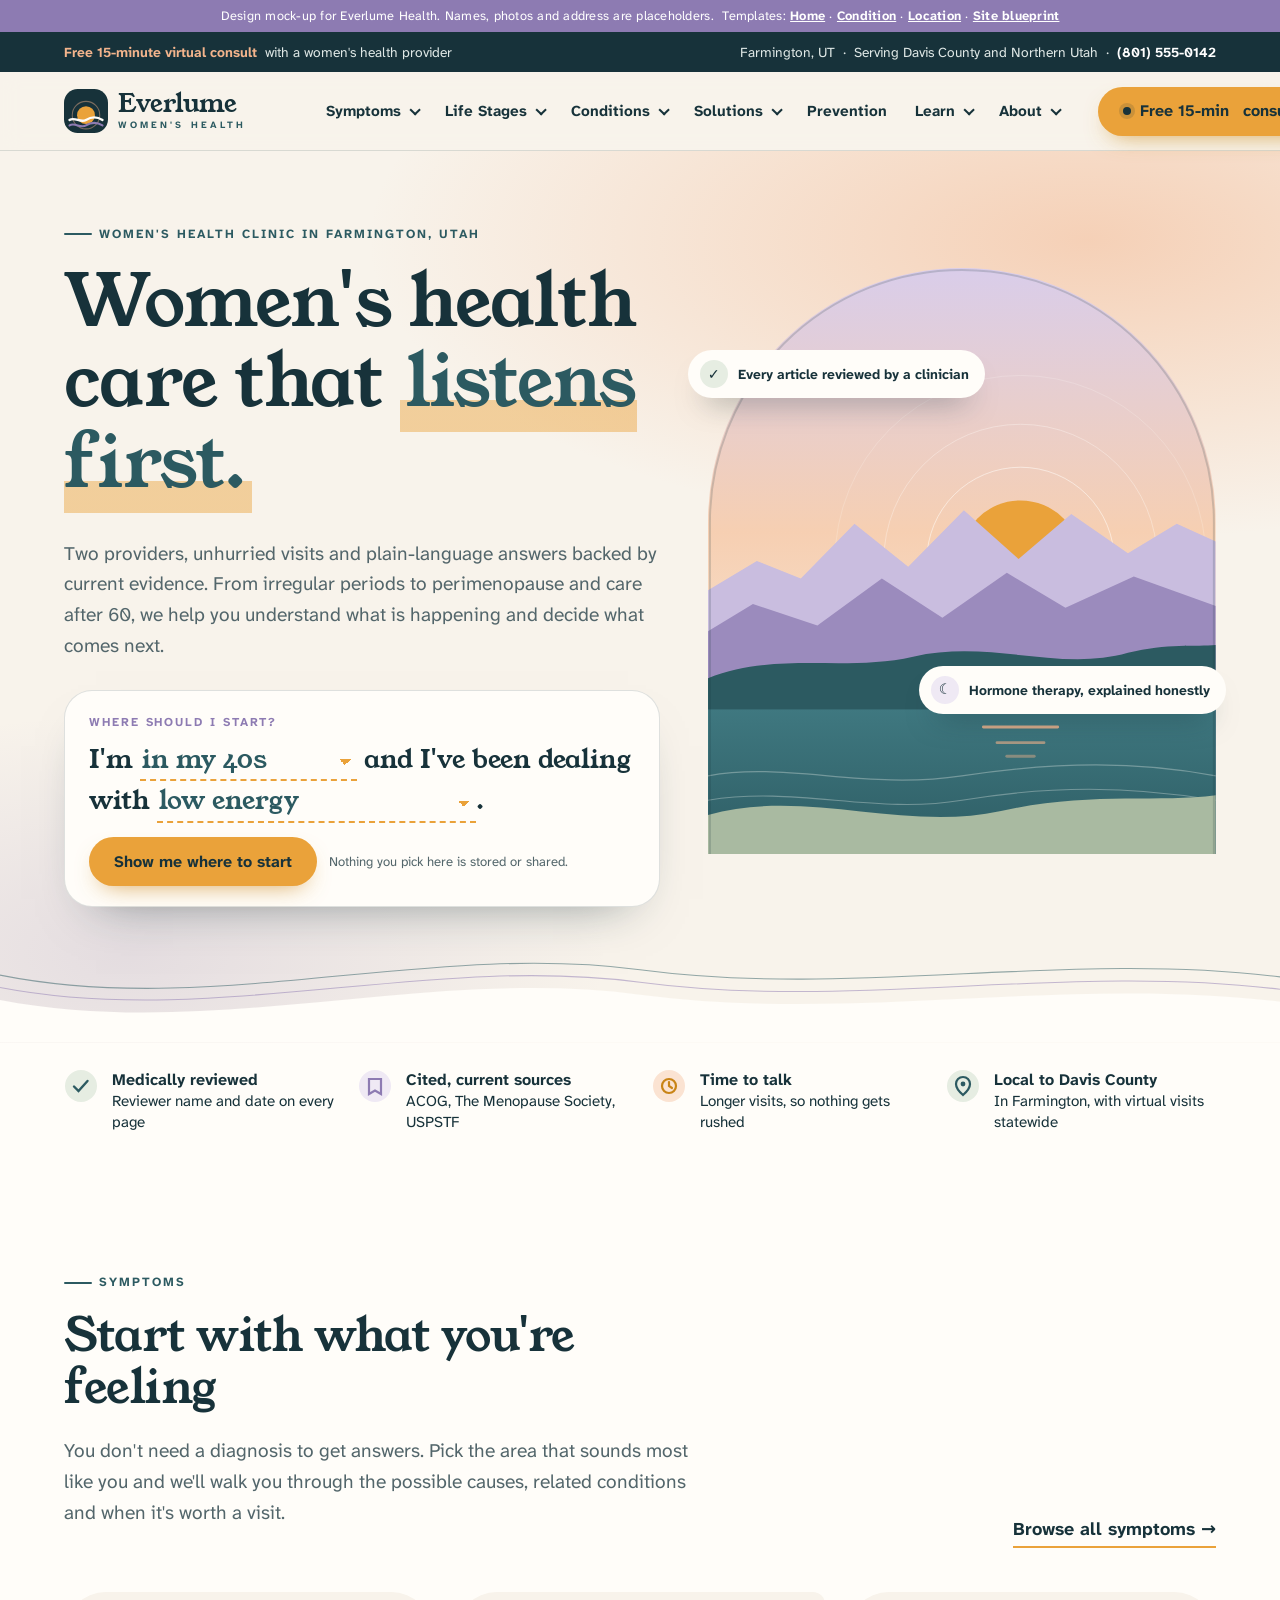
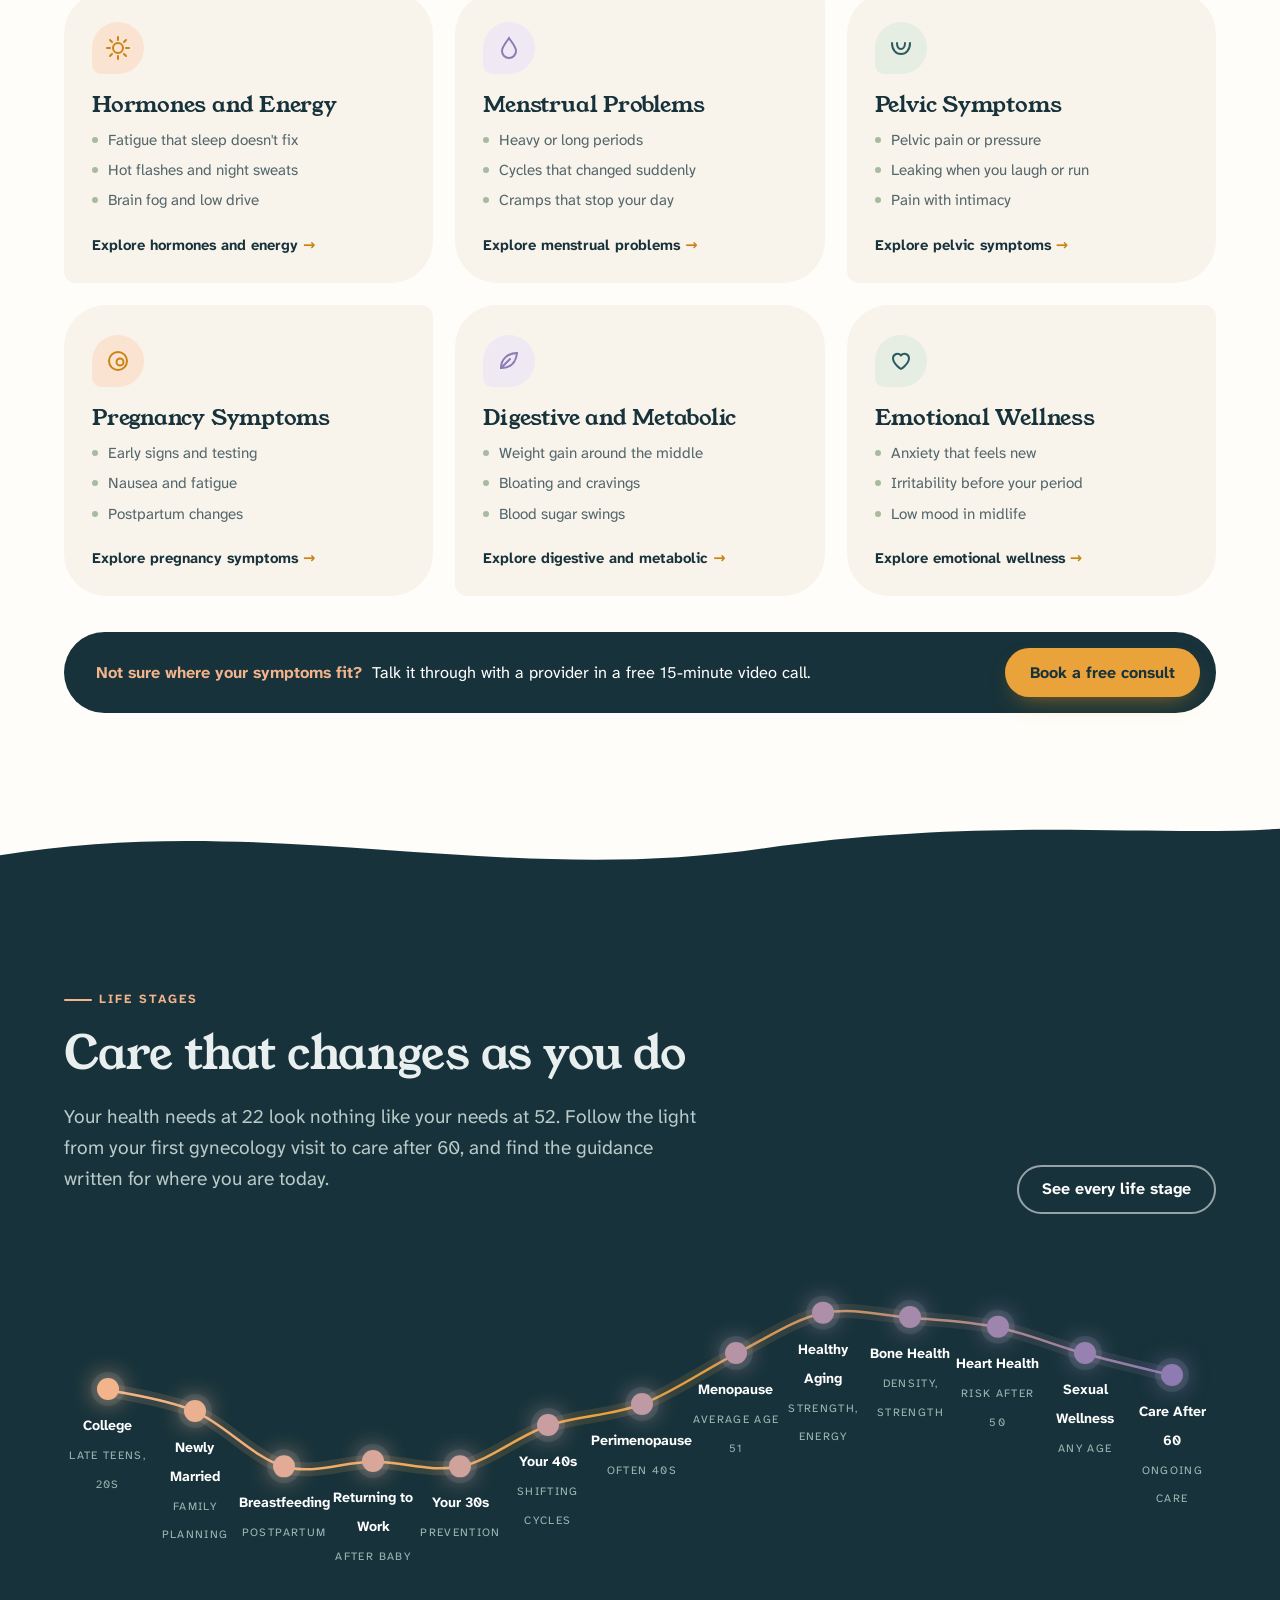
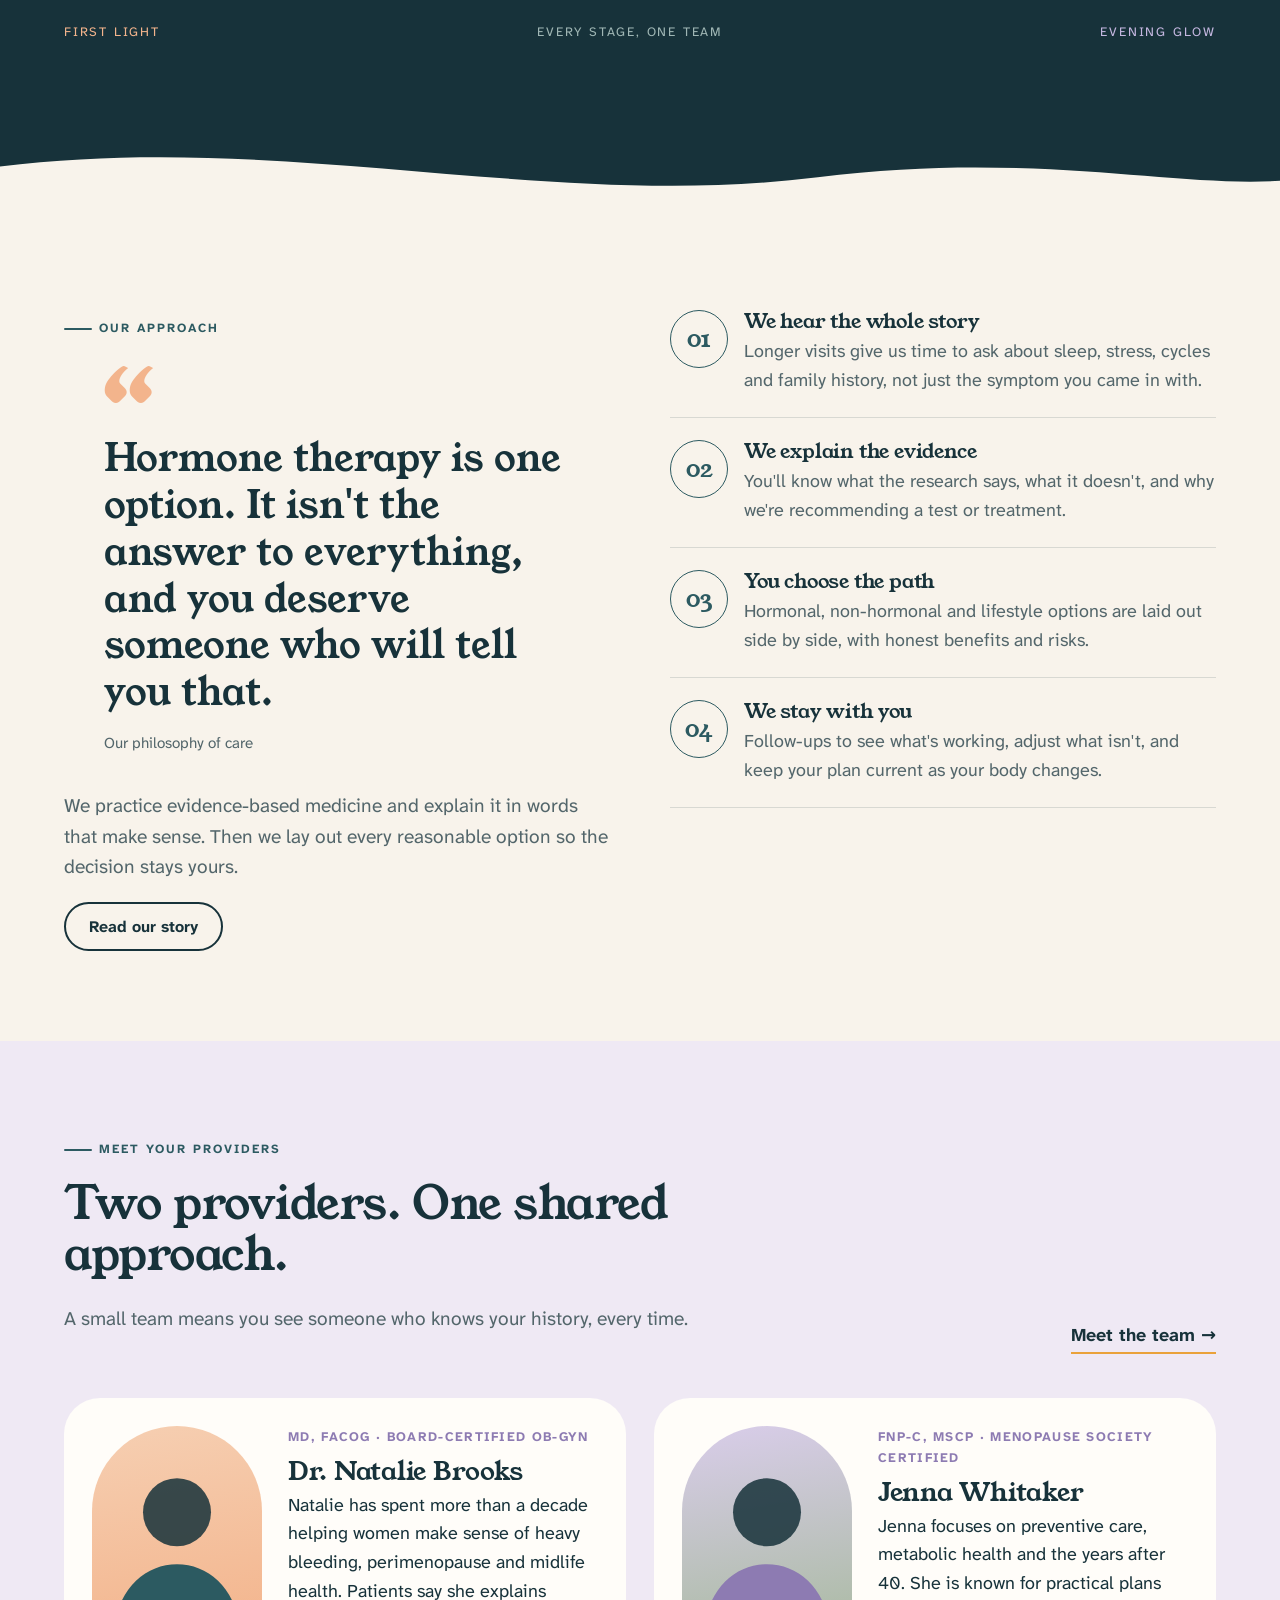
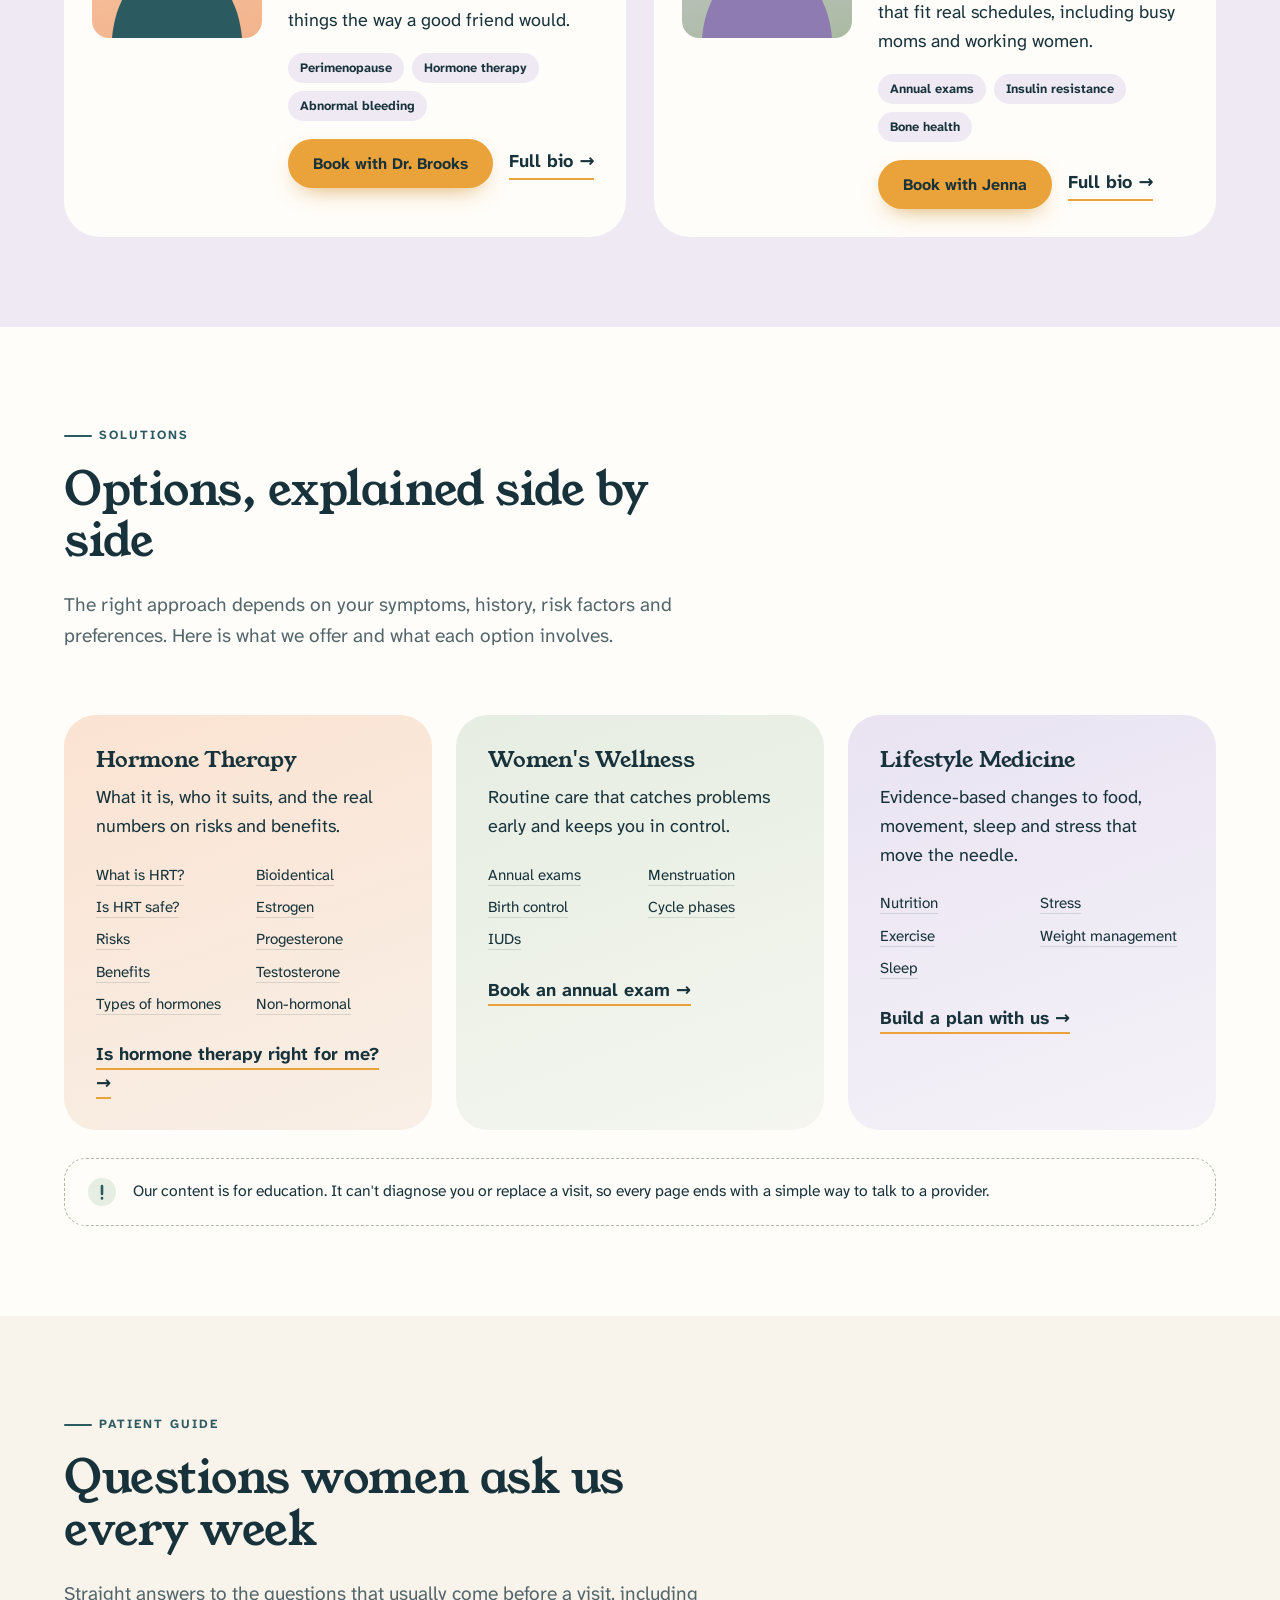
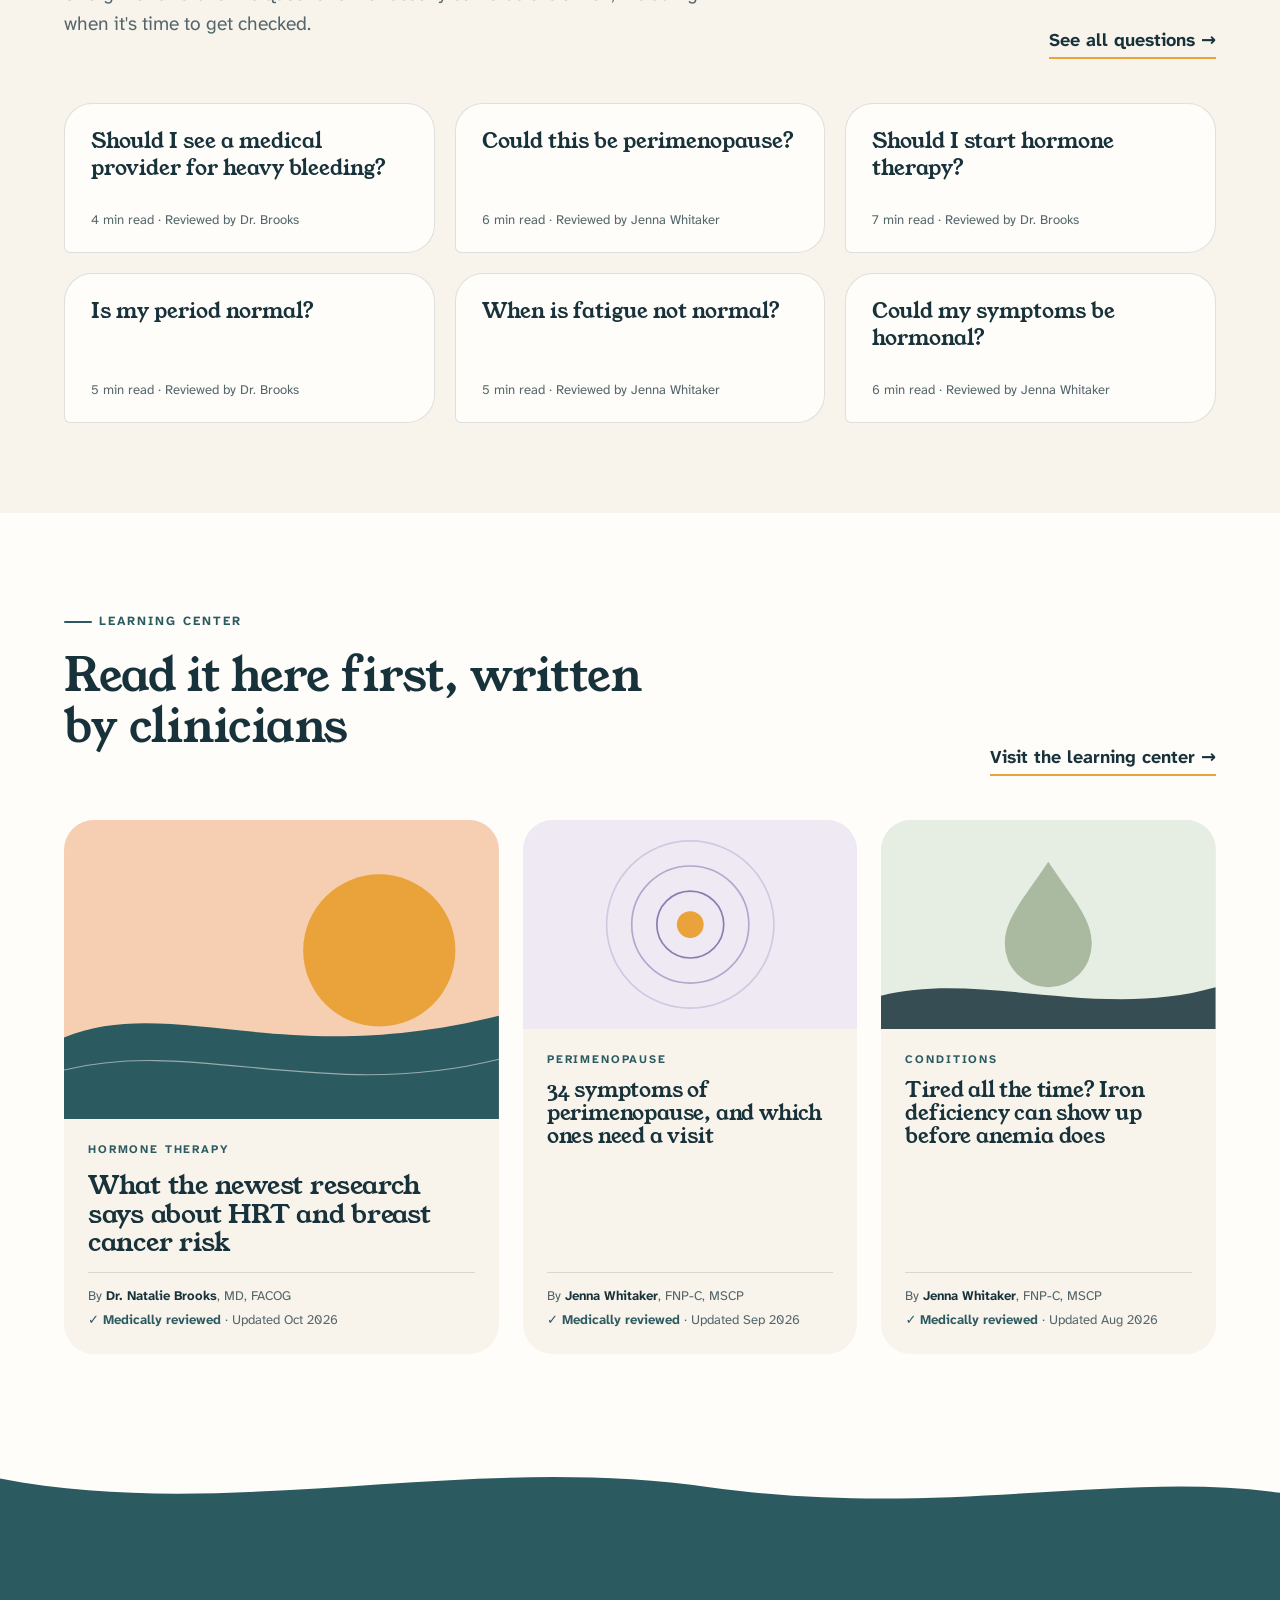
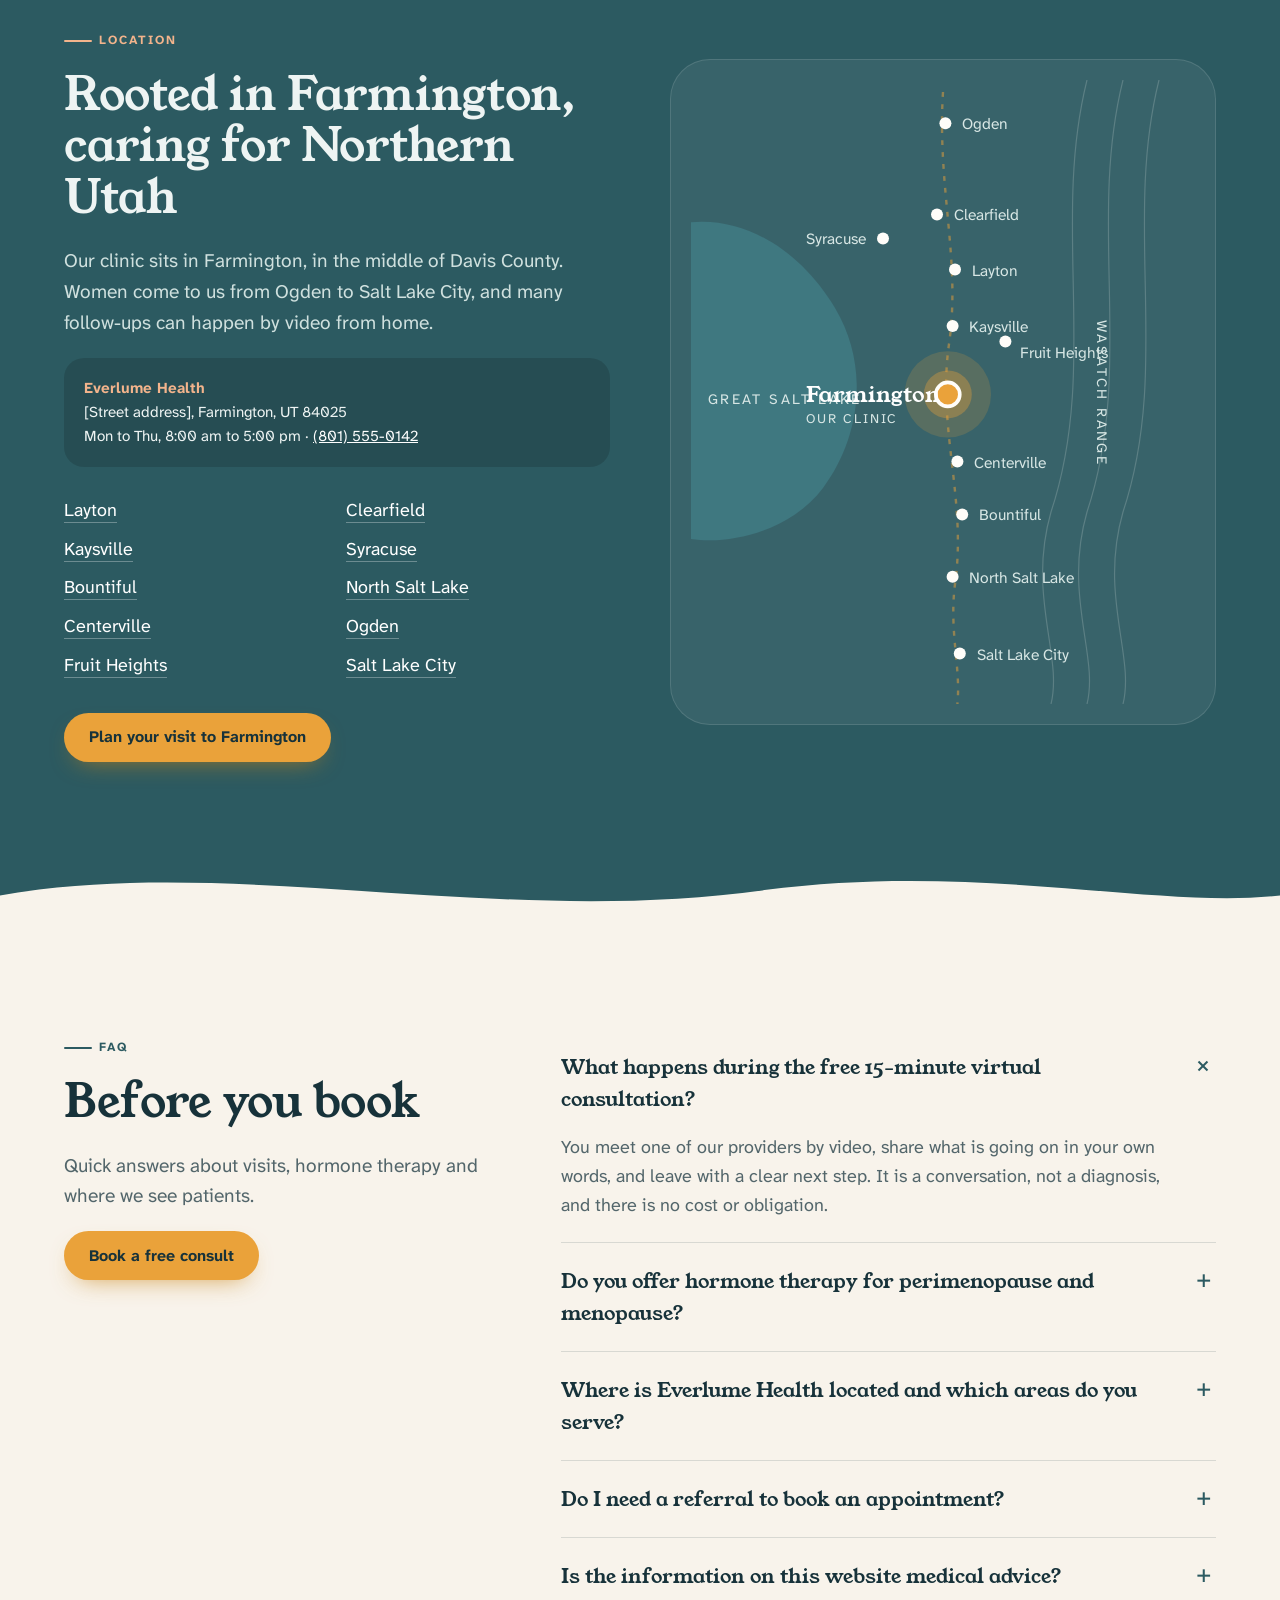
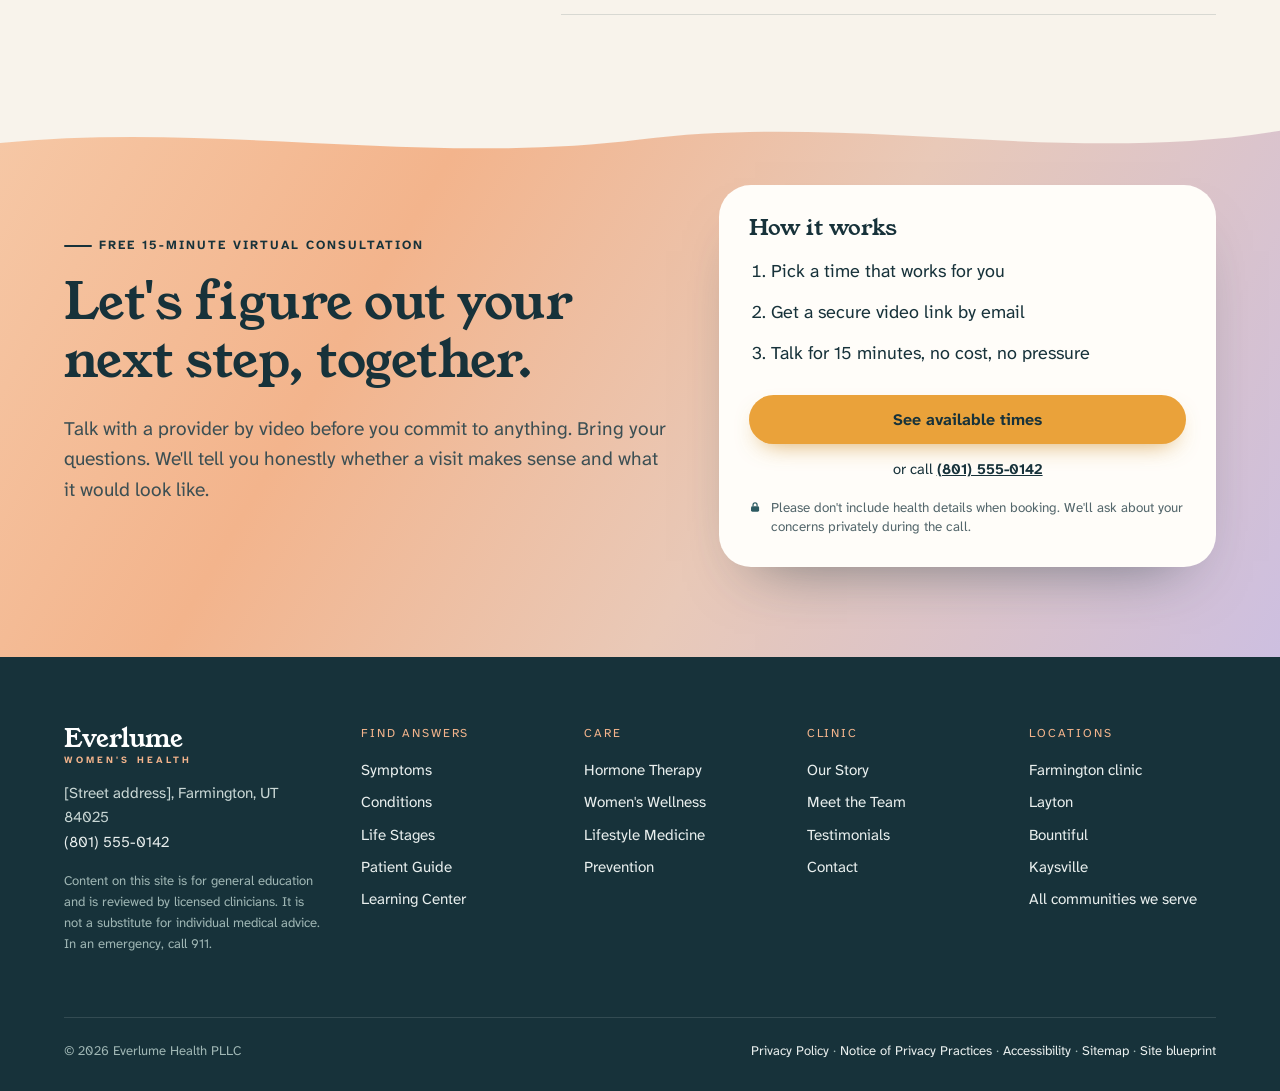
==== index.html @ 834bb271 "Add files via upload" ====
<!doctype html>
<html lang="en-US">
<head>
<meta charset="utf-8">
<meta name="viewport" content="width=device-width, initial-scale=1">
<title>Women's Health Clinic in Farmington, Utah | Everlume Health</title>
<meta name="description" content="Evidence-based women's health care in Farmington, Utah. Perimenopause, menopause, hormone therapy, annual exams and more from two providers who listen. Book a free 15-minute virtual consult.">
<!-- Staging mock-up only. Switched to index, follow at launch. -->
<meta name="robots" content="noindex, nofollow">
<link rel="canonical" href="https://www.everlumehealth.com/">
<meta property="og:type" content="website">
<meta property="og:site_name" content="Everlume Health">
<meta property="og:title" content="Everlume Health | Women's Health Care in Farmington, Utah">
<meta property="og:description" content="Clear answers and unhurried care for every stage of a woman's life. Serving Davis County and Northern Utah.">
<meta property="og:url" content="https://www.everlumehealth.com/">
<meta property="og:image" content="https://www.everlumehealth.com/og/home.jpg">
<meta name="twitter:card" content="summary_large_image">
<meta name="theme-color" content="#17323a">
<link rel="icon" href="data:image/svg+xml,%3Csvg xmlns='http://www.w3.org/2000/svg' viewBox='0 0 64 64'%3E%3Crect width='64' height='64' rx='18' fill='%2317323a'/%3E%3Ccircle cx='32' cy='38' r='13' fill='%23eaa23a'/%3E%3Cpath d='M10 44c8-5 14 5 22 0s14-5 22 0' stroke='%23f3b48c' stroke-width='4' fill='none'/%3E%3C/svg%3E">
<link rel="preconnect" href="https://fonts.googleapis.com">
<link rel="preconnect" href="https://fonts.gstatic.com" crossorigin>
<link href="https://fonts.googleapis.com/css2?family=Young+Serif&display=swap" rel="stylesheet">
<link href="https://fonts.googleapis.com/css2?family=Atkinson+Hyperlegible+Next:wght@400;700&display=swap" rel="stylesheet">
<link rel="stylesheet" href="site.css">
<script type="application/ld+json">
{
  "@context": "https://schema.org",
  "@graph": [
    {
      "@type": ["MedicalClinic","MedicalBusiness"],
      "@id": "https://www.everlumehealth.com/#clinic",
      "name": "Everlume Health",
      "url": "https://www.everlumehealth.com/",
      "logo": "https://www.everlumehealth.com/logo.png",
      "image": "https://www.everlumehealth.com/og/home.jpg",
      "description": "Evidence-based women's health clinic in Farmington, Utah offering perimenopause and menopause care, hormone therapy consultations, annual exams, birth control and preventive care.",
      "telephone": "+1-801-555-0142",
      "priceRange": "$$",
      "address": {"@type":"PostalAddress","streetAddress":"[Street address to confirm]","addressLocality":"Farmington","addressRegion":"UT","postalCode":"84025","addressCountry":"US"},
      "geo": {"@type":"GeoCoordinates","latitude":40.9805,"longitude":-111.8874},
      "medicalSpecialty": ["Gynecologic","Obstetric","PrimaryCare","Endocrine"],
      "availableService": [
        {"@type":"MedicalTherapy","name":"Menopausal hormone therapy consultation"},
        {"@type":"MedicalProcedure","name":"Annual well-woman exam"},
        {"@type":"MedicalTest","name":"Cervical cancer screening"},
        {"@type":"MedicalProcedure","name":"IUD placement and removal"}
      ],
      "areaServed": [{"@type":"City","name":"Farmington, UT"},{"@type":"City","name":"Layton, UT"},{"@type":"City","name":"Kaysville, UT"},{"@type":"City","name":"Centerville, UT"},{"@type":"City","name":"Bountiful, UT"},{"@type":"City","name":"Clearfield, UT"},{"@type":"City","name":"Syracuse, UT"},{"@type":"City","name":"North Salt Lake, UT"},{"@type":"City","name":"Fruit Heights, UT"},{"@type":"City","name":"Ogden, UT"},{"@type":"City","name":"Salt Lake City, UT"},{"@type":"AdministrativeArea","name":"Davis County, UT"}],
      "openingHoursSpecification": [{"@type":"OpeningHoursSpecification","dayOfWeek":["Monday","Tuesday","Wednesday","Thursday"],"opens":"08:00","closes":"17:00"}],
      "employee": [{"@id":"https://www.everlumehealth.com/about/meet-the-team/natalie-brooks/#person"},{"@id":"https://www.everlumehealth.com/about/meet-the-team/jenna-whitaker/#person"}]
    },
    {
      "@type": "WebSite",
      "@id": "https://www.everlumehealth.com/#website",
      "url": "https://www.everlumehealth.com/",
      "name": "Everlume Health",
      "publisher": {"@id":"https://www.everlumehealth.com/#clinic"},
      "potentialAction": {"@type":"SearchAction","target":"https://www.everlumehealth.com/?s={search_term_string}","query-input":"required name=search_term_string"}
    },
    {
      "@type": "Physician",
      "@id": "https://www.everlumehealth.com/about/meet-the-team/natalie-brooks/#person",
      "name": "Natalie Brooks, MD",
      "medicalSpecialty": "Gynecologic",
      "worksFor": {"@id":"https://www.everlumehealth.com/#clinic"},
      "url": "https://www.everlumehealth.com/about/meet-the-team/natalie-brooks/"
    },
    {
      "@type": "Person",
      "@id": "https://www.everlumehealth.com/about/meet-the-team/jenna-whitaker/#person",
      "name": "Jenna Whitaker, FNP-C",
      "jobTitle": "Family Nurse Practitioner",
      "worksFor": {"@id":"https://www.everlumehealth.com/#clinic"},
      "url": "https://www.everlumehealth.com/about/meet-the-team/jenna-whitaker/"
    },
    {
      "@type": "FAQPage",
      "@id": "https://www.everlumehealth.com/#faq",
      "mainEntity": [
        {"@type":"Question","name":"What happens during the free 15-minute virtual consultation?","acceptedAnswer":{"@type":"Answer","text":"You meet one of our providers by video, share what is going on in your own words, and leave with a clear next step. It is a conversation, not a diagnosis, and there is no cost or obligation."}},
        {"@type":"Question","name":"Do you offer hormone therapy for perimenopause and menopause?","acceptedAnswer":{"@type":"Answer","text":"Yes. Hormone therapy is one of several options we discuss. Whether it fits you depends on your symptoms, health history, risk factors and preferences, and we also offer non-hormonal and lifestyle approaches."}},
        {"@type":"Question","name":"Where is Everlume Health located and which areas do you serve?","acceptedAnswer":{"@type":"Answer","text":"Our clinic is in Farmington, Utah. Patients visit us from across Davis County and Northern Utah, including Layton, Kaysville, Bountiful, Centerville and Ogden. Virtual visits are available for many concerns anywhere in Utah."}},
        {"@type":"Question","name":"Do I need a referral to book an appointment?","acceptedAnswer":{"@type":"Answer","text":"Most patients do not need a referral. If your insurance plan requires one, we will let you know before your first visit."}},
        {"@type":"Question","name":"Is the information on this website medical advice?","acceptedAnswer":{"@type":"Answer","text":"No. Our articles are written and reviewed by clinicians to help you understand your options, but they cannot diagnose you. For advice about your own health, book a visit with a provider."}}
      ]
    }
  ]
}
</script>
</head>
<body>
<a class="skip" href="#main">Skip to content</a>
<div class="mock-ribbon">Design mock-up for Everlume Health. Names, photos and address are placeholders. &nbsp;Templates: <a href="index.html" style="color:#fff;font-weight:700">Home</a> · <a href="perimenopause.html" style="color:#fff;font-weight:700">Condition</a> · <a href="farmington-ut.html" style="color:#fff;font-weight:700">Location</a> · <a href="blueprint.html" style="color:#fff;font-weight:700">Site blueprint</a></div>
<div class="utility">
  <div class="wrap">
    <span><b>Free 15-minute virtual consult</b> &nbsp;with a women's health provider</span>
    <span class="hide-sm">Farmington, UT &nbsp;·&nbsp; Serving Davis County and Northern Utah &nbsp;·&nbsp; <a href="tel:+18015550142">(801) 555-0142</a></span>
  </div>
</div>

<header class="site-header">
  <div class="wrap">
    <a class="brand" href="index.html" aria-label="Everlume Health home">
      <svg width="44" height="44" viewBox="0 0 64 64" aria-hidden="true"><rect width="64" height="64" rx="20" fill="#17323a"/><circle cx="32" cy="38" r="13" fill="#eaa23a"/><circle cx="32" cy="38" r="20" fill="none" stroke="#f3b48c" stroke-opacity=".45" stroke-width="1.5"/><path d="M8 45c8-5 16 5 24 0s16-5 24 0" stroke="#fffdf9" stroke-width="3.5" fill="none" stroke-linecap="round"/><path d="M8 53c8-5 16 5 24 0s16-5 24 0" stroke="#8d7bb2" stroke-width="3" fill="none" stroke-linecap="round"/></svg>
      <span class="brand-name">Everlume<small>Women's Health</small></span>
    </a>
    <button class="nav-toggle" aria-expanded="false" aria-controls="primary-nav">Menu</button>
    <ul class="nav" id="primary-nav">
      <li class="has-menu"><a href="planned.html?u=symptoms/">Symptoms</a>
        <div class="menu">
          <div><h4>By how you feel</h4>
            <a href="planned.html?u=symptoms/hormones-energy/">Hormones and Energy</a>
            <a href="planned.html?u=symptoms/menstrual-problems/">Menstrual Problems</a>
            <a href="planned.html?u=symptoms/pelvic-symptoms/">Pelvic Symptoms</a></div>
          <div><h4>&nbsp;</h4>
            <a href="planned.html?u=symptoms/pregnancy-symptoms/">Pregnancy Symptoms</a>
            <a href="planned.html?u=symptoms/digestive-metabolic/">Digestive and Metabolic</a>
            <a href="planned.html?u=symptoms/emotional-wellness/">Emotional Wellness</a></div>
          <div class="menu-cta"><span>Not sure where your symptoms fit?</span><a class="link-arrow" href="#book">Talk it through free</a></div>
        </div>
      </li>
      <li class="has-menu"><a href="planned.html?u=life-stages/">Life Stages</a>
        <div class="menu wide">
          <div><h4>Early years</h4><a href="planned.html?u=life-stages/college/">College</a><a href="planned.html?u=life-stages/newly-married/">Newly Married</a><a href="planned.html?u=life-stages/breastfeeding/">Breastfeeding</a><a href="planned.html?u=life-stages/returning-to-work/">Returning to Work</a></div>
          <div><h4>Midlife</h4><a href="planned.html?u=life-stages/your-30s/">Your 30s</a><a href="planned.html?u=life-stages/your-40s/">Your 40s</a><a href="planned.html?u=life-stages/perimenopause/">Perimenopause</a><a href="planned.html?u=life-stages/menopause/">Menopause</a></div>
          <div><h4>Thriving later</h4><a href="planned.html?u=life-stages/healthy-aging/">Healthy Aging</a><a href="planned.html?u=life-stages/bone-health/">Bone Health</a><a href="planned.html?u=life-stages/heart-health/">Heart Health</a><a href="planned.html?u=life-stages/sexual-wellness/">Sexual Wellness</a><a href="planned.html?u=life-stages/care-after-60/">Care After 60</a></div>
        </div>
      </li>
      <li class="has-menu"><a href="planned.html?u=conditions/">Conditions</a>
        <div class="menu wide">
          <div><h4>Hormonal</h4><a href="perimenopause.html">Perimenopause</a><a href="planned.html?u=conditions/menopause/">Menopause</a><a href="planned.html?u=conditions/premature-menopause/">Premature Menopause</a><a href="planned.html?u=conditions/thyroid-disease/">Thyroid Disease</a><a href="planned.html?u=conditions/vaginal-atrophy/">Vaginal Atrophy</a></div>
          <div><h4>Metabolic and heart</h4><a href="planned.html?u=conditions/insulin-resistance/">Insulin Resistance</a><a href="planned.html?u=conditions/diabetes/">Diabetes</a><a href="planned.html?u=conditions/high-cholesterol/">High Cholesterol</a><a href="planned.html?u=conditions/high-blood-pressure/">High Blood Pressure</a><a href="planned.html?u=conditions/iron-deficiency/">Iron Deficiency</a><a href="planned.html?u=conditions/vitamin-d-deficiency/">Vitamin D Deficiency</a></div>
          <div><h4>Pelvic and bone</h4><a href="planned.html?u=conditions/osteoporosis/">Osteoporosis</a><a href="planned.html?u=conditions/pelvic-floor-dysfunction/">Pelvic Floor Dysfunction</a><a href="planned.html?u=conditions/chronic-pelvic-pain/">Chronic Pelvic Pain</a><a href="planned.html?u=conditions/recurrent-uti/">Recurrent UTI</a><a href="planned.html?u=conditions/hpv/">HPV</a></div>
        </div>
      </li>
      <li class="has-menu"><a href="planned.html?u=solutions/">Solutions</a>
        <div class="menu wide">
          <div><h4>Hormone therapy</h4><a href="planned.html?u=solutions/hormone-therapy/what-is-hrt/">What Is HRT?</a><a href="planned.html?u=solutions/hormone-therapy/is-hrt-safe/">Is HRT Safe?</a><a href="planned.html?u=solutions/hormone-therapy/bioidentical-hormones/">Bioidentical Hormones</a><a href="planned.html?u=solutions/hormone-therapy/non-hormonal-options/">Non-Hormonal Options</a></div>
          <div><h4>Women's wellness</h4><a href="planned.html?u=solutions/womens-wellness/annual-exams/">Annual Exams</a><a href="planned.html?u=solutions/womens-wellness/birth-control/">Birth Control</a><a href="planned.html?u=solutions/womens-wellness/iuds/">IUDs</a><a href="planned.html?u=solutions/womens-wellness/menstrual-cycle-phases/">Phases of the Cycle</a></div>
          <div><h4>Lifestyle medicine</h4><a href="planned.html?u=solutions/lifestyle-medicine/nutrition/">Nutrition</a><a href="planned.html?u=solutions/lifestyle-medicine/exercise/">Exercise</a><a href="planned.html?u=solutions/lifestyle-medicine/sleep/">Sleep</a><a href="planned.html?u=solutions/lifestyle-medicine/stress/">Stress</a><a href="planned.html?u=solutions/lifestyle-medicine/weight-management/">Weight Management</a></div>
        </div>
      </li>
      <li><a href="planned.html?u=prevention/">Prevention</a></li>
      <li class="has-menu"><a href="planned.html?u=learning-center/">Learn</a>
        <div class="menu">
          <div><h4>Learning Center</h4><a href="planned.html?u=learning-center/">All articles</a><a href="planned.html?u=learning-center/menopause/">Menopause</a><a href="planned.html?u=learning-center/hormones/">Hormones</a></div>
          <div><h4>Patient Guide</h4><a href="planned.html?u=patient-guide/could-this-be-perimenopause/">Could This Be Perimenopause?</a><a href="planned.html?u=patient-guide/is-my-period-normal/">Is My Period Normal?</a><a href="planned.html?u=patient-guide/">All questions</a></div>
        </div>
      </li>
      <li class="has-menu"><a href="planned.html?u=about/">About</a>
        <div class="menu">
          <div><h4>The clinic</h4><a href="planned.html?u=about/our-story/">Our Story</a><a href="planned.html?u=about/meet-the-team/">Meet the Team</a></div>
          <div><h4>&nbsp;</h4><a href="planned.html?u=about/testimonials/">Testimonials</a><a href="farmington-ut.html">Location</a></div>
        </div>
      </li>
    </ul>
    <a class="btn btn-gold header-cta" href="#book"><span class="dot"></span>Free 15-min <span class="long">&nbsp;consult</span></a>
  </div>
</header>

<main id="main">

<!-- HERO -->
<section class="hero" aria-labelledby="hero-title">
  <div class="wrap">
    <div>
      <p class="eyebrow">Women's health clinic in Farmington, Utah</p>
      <h1 id="hero-title">Women's health care that <em>listens first.</em></h1>
      <p class="lede">Two providers, unhurried visits and plain-language answers backed by current evidence. From irregular periods to perimenopause and care after 60, we help you understand what is happening and decide what comes next.</p>

      <form class="finder" id="finder" aria-label="Find where to start">
        <div class="finder-label">Where should I start?</div>
        <div class="finder-sentence">
          I'm
          <label class="visually-hidden" for="stage" hidden>Life stage</label>
          <select id="stage" name="stage">
            <option value="life-stages/college/" data-label="College">in college</option>
            <option value="life-stages/newly-married/" data-label="Newly married">newly married</option>
            <option value="life-stages/breastfeeding/" data-label="Breastfeeding">breastfeeding</option>
            <option value="life-stages/your-30s/" data-label="Your 30s">in my 30s</option>
            <option value="life-stages/your-40s/" data-label="Your 40s" selected>in my 40s</option>
            <option value="life-stages/menopause/" data-label="Menopause">in menopause</option>
            <option value="life-stages/care-after-60/" data-label="Care after 60">over 60</option>
          </select>
          and I've been dealing with
          <label for="symptom" hidden>Symptom</label>
          <select id="symptom" name="symptom">
            <option value="hot-flashes">hot flashes</option>
            <option value="heavy-periods">heavy periods</option>
            <option value="fatigue" selected>low energy</option>
            <option value="sleep">poor sleep</option>
            <option value="mood">mood changes</option>
            <option value="weight">stubborn weight gain</option>
            <option value="pelvic-pain">pelvic pain</option>
            <option value="dryness">dryness or painful sex</option>
          </select>.
        </div>
        <div class="finder-actions">
          <button class="btn btn-gold" type="submit">Show me where to start</button>
          <span class="finder-note">Nothing you pick here is stored or shared.</span>
        </div>
        <div class="finder-result" id="finder-result" aria-live="polite"></div>
      </form>
    </div>

    <div class="hero-art" aria-hidden="true">
      <svg viewBox="0 0 520 600">
        <defs>
          <clipPath id="arch"><path d="M0,260 A260,260 0 0 1 520,260 L520,600 L0,600 Z"/></clipPath>
          <linearGradient id="sky" x1="0" y1="0" x2="0" y2="1"><stop offset="0" stop-color="#d9cdea"/><stop offset=".45" stop-color="#f6cfb2"/><stop offset=".75" stop-color="#f8e3cf"/></linearGradient>
          <linearGradient id="lakeG" x1="0" y1="0" x2="0" y2="1"><stop offset="0" stop-color="#3f7880"/><stop offset="1" stop-color="#2c5a61"/></linearGradient>
        </defs>
        <g clip-path="url(#arch)">
          <rect width="520" height="600" fill="url(#sky)"/>
          <g fill="none" stroke="#fffdf9" stroke-opacity=".55">
            <circle cx="320" cy="300" r="96"/><circle cx="320" cy="300" r="140" stroke-opacity=".35"/><circle cx="320" cy="300" r="190" stroke-opacity=".2"/>
          </g>
          <circle cx="320" cy="300" r="62" fill="#eaa23a"/>
          <path d="M0,330 L50,300 L95,318 L150,262 L205,306 L262,248 L318,298 L372,252 L430,292 L480,262 L520,280 L520,600 L0,600Z" fill="#c9bddf"/>
          <path d="M0,372 L46,344 L112,366 L178,318 L240,358 L306,312 L366,348 L436,316 L520,346 L520,600 L0,600Z" fill="#8d7bb2" fill-opacity=".75"/>
          <path d="M0,420 C70,392 140,414 210,398 C290,380 360,414 430,394 C470,384 500,388 520,386 L520,600 L0,600Z" fill="#2c5a61"/>
          <rect x="0" y="452" width="520" height="160" fill="url(#lakeG)"/>
          <g stroke="#f3b48c" stroke-linecap="round" stroke-width="3" opacity=".85">
            <path d="M282 470 h76"/><path d="M296 486 h48" opacity=".7"/><path d="M306 500 h28" opacity=".5"/>
          </g>
          <g fill="none" stroke="#fffdf9" stroke-opacity=".3" stroke-width="1.2">
            <path d="M0,520 C80,505 160,535 260,520 S440,505 520,520"/><path d="M0,545 C90,530 170,560 260,545 S430,530 520,545"/>
          </g>
          <path d="M0,560 C100,532 200,578 300,556 C390,536 460,548 520,540 L520,600 L0,600Z" fill="#a9baa1"/>
        </g>
        <path d="M2,600 L2,260 A258,258 0 0 1 518,260 L518,600" fill="none" stroke="#17323a" stroke-opacity=".18" stroke-width="2"/>
      </svg>
      <div class="float-chip chip-a"><i>✓</i>Every article reviewed by a clinician</div>
      <div class="float-chip chip-b"><i>☾</i>Hormone therapy, explained honestly</div>
    </div>
  </div>
  <div class="wave-wrap" aria-hidden="true">
    <svg class="wave" viewBox="0 0 1440 120" preserveAspectRatio="none">
      <g class="contour"><path d="M0,44 C240,92 480,6 720,38 C960,70 1200,16 1440,46" style="stroke:var(--lake)"/><path d="M0,58 C240,104 480,20 720,52 C960,84 1200,30 1440,60" style="stroke:var(--dusk)"/></g>
      <path d="M0,72 C240,118 480,34 720,66 C960,98 1200,44 1440,74 L1440,120 L0,120Z" style="fill:var(--paper)"/>
    </svg>
  </div>
</section>

<!-- TRUST -->
<section class="trust" aria-label="Why patients trust us">
  <div class="wrap">
    <div class="trust-item"><svg viewBox="0 0 34 34"><circle cx="17" cy="17" r="16" fill="#e6ede2"/><path d="M10 17.5l4.5 4.5 9-10" stroke="#2c5a61" stroke-width="2.4" fill="none" stroke-linecap="round"/></svg><div><b>Medically reviewed</b>Reviewer name and date on every page</div></div>
    <div class="trust-item"><svg viewBox="0 0 34 34"><circle cx="17" cy="17" r="16" fill="#efe9f4"/><path d="M11 10h12v15l-6-3.5-6 3.5z" stroke="#8d7bb2" stroke-width="2.2" fill="none"/></svg><div><b>Cited, current sources</b>ACOG, The Menopause Society, USPSTF</div></div>
    <div class="trust-item"><svg viewBox="0 0 34 34"><circle cx="17" cy="17" r="16" fill="#fbe3d2"/><circle cx="17" cy="17" r="7" stroke="#c98416" stroke-width="2.2" fill="none"/><path d="M17 13v4l3 2" stroke="#c98416" stroke-width="2.2" fill="none" stroke-linecap="round"/></svg><div><b>Time to talk</b>Longer visits, so nothing gets rushed</div></div>
    <div class="trust-item"><svg viewBox="0 0 34 34"><circle cx="17" cy="17" r="16" fill="#e6ede2"/><path d="M17 8c-4 0-7 3-7 7 0 5 7 11 7 11s7-6 7-11c0-4-3-7-7-7z" stroke="#2c5a61" stroke-width="2.2" fill="none"/><circle cx="17" cy="15" r="2.4" fill="#2c5a61"/></svg><div><b>Local to Davis County</b>In Farmington, with virtual visits statewide</div></div>
  </div>
</section>

<!-- SYMPTOMS -->
<section class="section bg-paper" id="symptoms" aria-labelledby="sym-title">
  <div class="wrap">
    <div class="section-head reveal">
      <div>
        <p class="eyebrow">Symptoms</p>
        <h2 id="sym-title">Start with what you're feeling</h2>
        <p class="lede">You don't need a diagnosis to get answers. Pick the area that sounds most like you and we'll walk you through the possible causes, related conditions and when it's worth a visit.</p>
      </div>
      <a class="link-arrow" href="planned.html?u=symptoms/">Browse all symptoms</a>
    </div>
    <div class="symptom-grid">
      <a class="symptom reveal" href="planned.html?u=symptoms/hormones-energy/">
        <span class="ic" style="background:#fbe3d2"><svg width="26" height="26" viewBox="0 0 26 26" fill="none" stroke="#c98416" stroke-width="2" stroke-linecap="round"><circle cx="13" cy="13" r="5"/><path d="M13 2v3M13 21v3M2 13h3M21 13h3M5 5l2 2M19 19l2 2M5 21l2-2M19 7l2-2"/></svg></span>
        <h3>Hormones and Energy</h3>
        <ul><li>Fatigue that sleep doesn't fix</li><li>Hot flashes and night sweats</li><li>Brain fog and low drive</li></ul>
        <span class="more">Explore hormones and energy</span>
      </a>
      <a class="symptom reveal" href="planned.html?u=symptoms/menstrual-problems/">
        <span class="ic" style="background:#efe9f4"><svg width="26" height="26" viewBox="0 0 26 26" fill="none" stroke="#8d7bb2" stroke-width="2"><path d="M13 3c4 6 7 9 7 13a7 7 0 01-14 0c0-4 3-7 7-13z"/></svg></span>
        <h3>Menstrual Problems</h3>
        <ul><li>Heavy or long periods</li><li>Cycles that changed suddenly</li><li>Cramps that stop your day</li></ul>
        <span class="more">Explore menstrual problems</span>
      </a>
      <a class="symptom reveal" href="planned.html?u=symptoms/pelvic-symptoms/">
        <span class="ic" style="background:#e6ede2"><svg width="26" height="26" viewBox="0 0 26 26" fill="none" stroke="#2c5a61" stroke-width="2" stroke-linecap="round"><path d="M4 8c0 7 4 11 9 11s9-4 9-11"/><path d="M9 8c0 4 2 6 4 6s4-2 4-6"/></svg></span>
        <h3>Pelvic Symptoms</h3>
        <ul><li>Pelvic pain or pressure</li><li>Leaking when you laugh or run</li><li>Pain with intimacy</li></ul>
        <span class="more">Explore pelvic symptoms</span>
      </a>
      <a class="symptom reveal" href="planned.html?u=symptoms/pregnancy-symptoms/">
        <span class="ic" style="background:#fbe3d2"><svg width="26" height="26" viewBox="0 0 26 26" fill="none" stroke="#c98416" stroke-width="2"><circle cx="13" cy="13" r="9"/><circle cx="15" cy="14" r="3.5"/></svg></span>
        <h3>Pregnancy Symptoms</h3>
        <ul><li>Early signs and testing</li><li>Nausea and fatigue</li><li>Postpartum changes</li></ul>
        <span class="more">Explore pregnancy symptoms</span>
      </a>
      <a class="symptom reveal" href="planned.html?u=symptoms/digestive-metabolic/">
        <span class="ic" style="background:#efe9f4"><svg width="26" height="26" viewBox="0 0 26 26" fill="none" stroke="#8d7bb2" stroke-width="2" stroke-linecap="round"><path d="M5 20c0-9 7-15 16-15-1 9-6 15-16 15z"/><path d="M5 20l9-9"/></svg></span>
        <h3>Digestive and Metabolic</h3>
        <ul><li>Weight gain around the middle</li><li>Bloating and cravings</li><li>Blood sugar swings</li></ul>
        <span class="more">Explore digestive and metabolic</span>
      </a>
      <a class="symptom reveal" href="planned.html?u=symptoms/emotional-wellness/">
        <span class="ic" style="background:#e6ede2"><svg width="26" height="26" viewBox="0 0 26 26" fill="none" stroke="#2c5a61" stroke-width="2" stroke-linejoin="round"><path d="M13 21s-8-5-8-11a4.5 4.5 0 018-2.5A4.5 4.5 0 0121 10c0 6-8 11-8 11z"/></svg></span>
        <h3>Emotional Wellness</h3>
        <ul><li>Anxiety that feels new</li><li>Irritability before your period</li><li>Low mood in midlife</li></ul>
        <span class="more">Explore emotional wellness</span>
      </a>
    </div>
    <div class="inline-cta reveal">
      <p><b>Not sure where your symptoms fit?</b> &nbsp;Talk it through with a provider in a free 15-minute video call.</p>
      <a class="btn btn-gold" href="#book">Book a free consult</a>
    </div>
  </div>
</section>

<!-- LIFE STAGES -->
<div class="wave-wrap bg-paper" aria-hidden="true">
  <svg class="wave" viewBox="0 0 1440 100" preserveAspectRatio="none"><path d="M0,60 C300,10 560,96 860,52 C1110,16 1300,40 1440,30 L1440,100 L0,100Z" style="fill:var(--night)"/></svg>
</div>
<section class="section bg-night stages" id="life-stages" aria-labelledby="stage-title">
  <div class="wrap">
    <div class="section-head reveal">
      <div>
        <p class="eyebrow">Life stages</p>
        <h2 id="stage-title">Care that changes as you do</h2>
        <p class="lede">Your health needs at 22 look nothing like your needs at 52. Follow the light from your first gynecology visit to care after 60, and find the guidance written for where you are today.</p>
      </div>
      <a class="btn btn-light" href="planned.html?u=life-stages/">See every life stage</a>
    </div>
    <div class="stage-path reveal">
      <svg class="path" aria-hidden="true" preserveAspectRatio="none">
        <defs><linearGradient id="lightG" x1="0" x2="1"><stop offset="0" stop-color="#f3b48c"/><stop offset=".5" stop-color="#eaa23a"/><stop offset="1" stop-color="#8d7bb2"/></linearGradient></defs>
        <path d="" fill="none" stroke="url(#lightG)" stroke-width="14" stroke-opacity=".14" stroke-linecap="round"/>
        <path d="" fill="none" stroke="url(#lightG)" stroke-width="2.5" stroke-linecap="round"/>
      </svg>
      <ol class="stage-list">
        <li style="--i:0;--p:0%"><a href="planned.html?u=life-stages/college/"><span class="node"></span><span><span class="lbl">College</span><br><span class="age">Late teens, 20s</span></span></a></li>
        <li style="--i:1;--p:8%"><a href="planned.html?u=life-stages/newly-married/"><span class="node"></span><span><span class="lbl">Newly Married</span><br><span class="age">Family planning</span></span></a></li>
        <li style="--i:2;--p:16%"><a href="planned.html?u=life-stages/breastfeeding/"><span class="node"></span><span><span class="lbl">Breastfeeding</span><br><span class="age">Postpartum</span></span></a></li>
        <li style="--i:3;--p:25%"><a href="planned.html?u=life-stages/returning-to-work/"><span class="node"></span><span><span class="lbl">Returning to Work</span><br><span class="age">After baby</span></span></a></li>
        <li style="--i:4;--p:33%"><a href="planned.html?u=life-stages/your-30s/"><span class="node"></span><span><span class="lbl">Your 30s</span><br><span class="age">Prevention</span></span></a></li>
        <li style="--i:5;--p:41%"><a href="planned.html?u=life-stages/your-40s/"><span class="node"></span><span><span class="lbl">Your 40s</span><br><span class="age">Shifting cycles</span></span></a></li>
        <li style="--i:6;--p:50%"><a href="planned.html?u=life-stages/perimenopause/"><span class="node"></span><span><span class="lbl">Perimenopause</span><br><span class="age">Often 40s</span></span></a></li>
        <li style="--i:7;--p:58%"><a href="planned.html?u=life-stages/menopause/"><span class="node"></span><span><span class="lbl">Menopause</span><br><span class="age">Average age 51</span></span></a></li>
        <li style="--i:8;--p:66%"><a href="planned.html?u=life-stages/healthy-aging/"><span class="node"></span><span><span class="lbl">Healthy Aging</span><br><span class="age">Strength, energy</span></span></a></li>
        <li style="--i:9;--p:75%"><a href="planned.html?u=life-stages/bone-health/"><span class="node"></span><span><span class="lbl">Bone Health</span><br><span class="age">Density, strength</span></span></a></li>
        <li style="--i:10;--p:83%"><a href="planned.html?u=life-stages/heart-health/"><span class="node"></span><span><span class="lbl">Heart Health</span><br><span class="age">Risk after 50</span></span></a></li>
        <li style="--i:11;--p:91%"><a href="planned.html?u=life-stages/sexual-wellness/"><span class="node"></span><span><span class="lbl">Sexual Wellness</span><br><span class="age">Any age</span></span></a></li>
        <li style="--i:12;--p:100%"><a href="planned.html?u=life-stages/care-after-60/"><span class="node"></span><span><span class="lbl">Care After 60</span><br><span class="age">Ongoing care</span></span></a></li>
      </ol>
    </div>
    <div class="stage-legend"><span>First light</span><span>Every stage, one team</span><span>Evening glow</span></div>
  </div>
</section>
<div class="wave-wrap bg-sand" aria-hidden="true">
  <svg class="wave" viewBox="0 0 1440 100" preserveAspectRatio="none" style="transform:scaleY(-1)"><path d="M0,60 C320,100 620,10 920,48 C1160,78 1320,36 1440,44 L1440,100 L0,100Z" style="fill:var(--night)"/></svg>
</div>

<!-- APPROACH -->
<section class="section bg-sand" aria-labelledby="approach-title">
  <div class="wrap approach">
    <div class="reveal">
      <p class="eyebrow">Our approach</p>
      <h2 id="approach-title" class="visually-hidden" style="position:absolute;left:-9999px">How we care for patients</h2>
      <blockquote class="pull">Hormone therapy is one option. It isn't the answer to everything, and you deserve someone who will tell you that.<cite>Our philosophy of care</cite></blockquote>
      <p class="lede" style="margin-top:26px">We practice evidence-based medicine and explain it in words that make sense. Then we lay out every reasonable option so the decision stays yours.</p>
      <a class="btn btn-ghost" href="planned.html?u=about/our-story/">Read our story</a>
    </div>
    <ol class="steps reveal">
      <li><div><h3>We hear the whole story</h3><p>Longer visits give us time to ask about sleep, stress, cycles and family history, not just the symptom you came in with.</p></div></li>
      <li><div><h3>We explain the evidence</h3><p>You'll know what the research says, what it doesn't, and why we're recommending a test or treatment.</p></div></li>
      <li><div><h3>You choose the path</h3><p>Hormonal, non-hormonal and lifestyle options are laid out side by side, with honest benefits and risks.</p></div></li>
      <li><div><h3>We stay with you</h3><p>Follow-ups to see what's working, adjust what isn't, and keep your plan current as your body changes.</p></div></li>
    </ol>
  </div>
</section>

<!-- PROVIDERS -->
<section class="section bg-haze" id="providers" aria-labelledby="prov-title">
  <div class="wrap">
    <div class="section-head reveal">
      <div>
        <p class="eyebrow">Meet your providers</p>
        <h2 id="prov-title">Two providers. One shared approach.</h2>
        <p class="lede">A small team means you see someone who knows your history, every time.</p>
      </div>
      <a class="link-arrow" href="planned.html?u=about/meet-the-team/">Meet the team</a>
    </div>
    <div class="providers">
      <article class="provider reveal">
        <div class="portrait" style="background:linear-gradient(170deg,#f6cfb2,#f3b48c)"><svg viewBox="0 0 170 212" aria-hidden="true"><circle cx="85" cy="86" r="34" fill="#17323a" fill-opacity=".85"/><path d="M20 212c4-48 32-74 65-74s61 26 65 74z" fill="#2c5a61"/></svg></div>
        <div>
          <p class="creds">MD, FACOG · Board-certified OB-GYN</p>
          <h3>Dr. Natalie Brooks</h3>
          <p>Natalie has spent more than a decade helping women make sense of heavy bleeding, perimenopause and midlife health. Patients say she explains things the way a good friend would.</p>
          <ul class="tags"><li>Perimenopause</li><li>Hormone therapy</li><li>Abnormal bleeding</li></ul>
          <div class="actions"><a class="btn btn-gold" href="#book">Book with Dr. Brooks</a><a class="link-arrow" href="planned.html?u=about/meet-the-team/natalie-brooks/">Full bio</a></div>
        </div>
      </article>
      <article class="provider reveal">
        <div class="portrait" style="background:linear-gradient(170deg,#d9cdea,#a9baa1)"><svg viewBox="0 0 170 212" aria-hidden="true"><circle cx="85" cy="86" r="34" fill="#17323a" fill-opacity=".85"/><path d="M20 212c4-48 32-74 65-74s61 26 65 74z" fill="#8d7bb2"/></svg></div>
        <div>
          <p class="creds">FNP-C, MSCP · Menopause Society Certified</p>
          <h3>Jenna Whitaker</h3>
          <p>Jenna focuses on preventive care, metabolic health and the years after 40. She is known for practical plans that fit real schedules, including busy moms and working women.</p>
          <ul class="tags"><li>Annual exams</li><li>Insulin resistance</li><li>Bone health</li></ul>
          <div class="actions"><a class="btn btn-gold" href="#book">Book with Jenna</a><a class="link-arrow" href="planned.html?u=about/meet-the-team/jenna-whitaker/">Full bio</a></div>
        </div>
      </article>
    </div>
  </div>
</section>

<!-- SOLUTIONS -->
<section class="section bg-paper" id="solutions" aria-labelledby="sol-title">
  <div class="wrap">
    <div class="section-head reveal">
      <div>
        <p class="eyebrow">Solutions</p>
        <h2 id="sol-title">Options, explained side by side</h2>
        <p class="lede">The right approach depends on your symptoms, history, risk factors and preferences. Here is what we offer and what each option involves.</p>
      </div>
    </div>
    <div class="solutions">
      <div class="solution reveal">
        <h3>Hormone Therapy</h3>
        <p>What it is, who it suits, and the real numbers on risks and benefits.</p>
        <ul><li><a href="planned.html?u=solutions/hormone-therapy/what-is-hrt/">What is HRT?</a></li><li><a href="planned.html?u=solutions/hormone-therapy/is-hrt-safe/">Is HRT safe?</a></li><li><a href="planned.html?u=solutions/hormone-therapy/risks/">Risks</a></li><li><a href="planned.html?u=solutions/hormone-therapy/benefits/">Benefits</a></li><li><a href="planned.html?u=solutions/hormone-therapy/types-of-hormones/">Types of hormones</a></li><li><a href="planned.html?u=solutions/hormone-therapy/bioidentical-hormones/">Bioidentical</a></li><li><a href="planned.html?u=solutions/hormone-therapy/estrogen-therapy/">Estrogen</a></li><li><a href="planned.html?u=solutions/hormone-therapy/progesterone/">Progesterone</a></li><li><a href="planned.html?u=solutions/hormone-therapy/testosterone/">Testosterone</a></li><li><a href="planned.html?u=solutions/hormone-therapy/non-hormonal-options/">Non-hormonal</a></li></ul>
        <a class="link-arrow" href="planned.html?u=solutions/hormone-therapy/">Is hormone therapy right for me?</a>
      </div>
      <div class="solution reveal">
        <h3>Women's Wellness</h3>
        <p>Routine care that catches problems early and keeps you in control.</p>
        <ul><li><a href="planned.html?u=solutions/womens-wellness/annual-exams/">Annual exams</a></li><li><a href="planned.html?u=solutions/womens-wellness/birth-control/">Birth control</a></li><li><a href="planned.html?u=solutions/womens-wellness/iuds/">IUDs</a></li><li><a href="planned.html?u=solutions/womens-wellness/menstruation/">Menstruation</a></li><li><a href="planned.html?u=solutions/womens-wellness/menstrual-cycle-phases/">Cycle phases</a></li></ul>
        <a class="link-arrow" href="planned.html?u=solutions/womens-wellness/annual-exams/">Book an annual exam</a>
      </div>
      <div class="solution reveal">
        <h3>Lifestyle Medicine</h3>
        <p>Evidence-based changes to food, movement, sleep and stress that move the needle.</p>
        <ul><li><a href="planned.html?u=solutions/lifestyle-medicine/nutrition/">Nutrition</a></li><li><a href="planned.html?u=solutions/lifestyle-medicine/exercise/">Exercise</a></li><li><a href="planned.html?u=solutions/lifestyle-medicine/sleep/">Sleep</a></li><li><a href="planned.html?u=solutions/lifestyle-medicine/stress/">Stress</a></li><li><a href="planned.html?u=solutions/lifestyle-medicine/weight-management/">Weight management</a></li></ul>
        <a class="link-arrow" href="planned.html?u=solutions/lifestyle-medicine/">Build a plan with us</a>
      </div>
    </div>
    <div class="note-band reveal">
      <svg width="30" height="30" viewBox="0 0 30 30" aria-hidden="true"><circle cx="15" cy="15" r="14" fill="#e6ede2"/><path d="M15 9v8M15 21v.5" stroke="#2c5a61" stroke-width="2.6" stroke-linecap="round"/></svg>
      <span>Our content is for education. It can't diagnose you or replace a visit, so every page ends with a simple way to talk to a provider.</span>
    </div>
  </div>
</section>

<!-- PATIENT GUIDE -->
<section class="section bg-sand" id="patient-guide" aria-labelledby="guide-title">
  <div class="wrap">
    <div class="section-head reveal">
      <div>
        <p class="eyebrow">Patient guide</p>
        <h2 id="guide-title">Questions women ask us every week</h2>
        <p class="lede">Straight answers to the questions that usually come before a visit, including when it's time to get checked.</p>
      </div>
      <a class="link-arrow" href="planned.html?u=patient-guide/">See all questions</a>
    </div>
    <div class="questions">
      <a class="q reveal" href="planned.html?u=patient-guide/heavy-bleeding-when-to-see-a-provider/">Should I see a medical provider for heavy bleeding?<small>4 min read · Reviewed by Dr. Brooks</small></a>
      <a class="q reveal" href="planned.html?u=patient-guide/could-this-be-perimenopause/">Could this be perimenopause?<small>6 min read · Reviewed by Jenna Whitaker</small></a>
      <a class="q reveal" href="planned.html?u=patient-guide/should-i-start-hormone-therapy/">Should I start hormone therapy?<small>7 min read · Reviewed by Dr. Brooks</small></a>
      <a class="q reveal" href="planned.html?u=patient-guide/is-my-period-normal/">Is my period normal?<small>5 min read · Reviewed by Dr. Brooks</small></a>
      <a class="q reveal" href="planned.html?u=patient-guide/when-is-fatigue-not-normal/">When is fatigue not normal?<small>5 min read · Reviewed by Jenna Whitaker</small></a>
      <a class="q reveal" href="planned.html?u=patient-guide/could-my-symptoms-be-hormonal/">Could my symptoms be hormonal?<small>6 min read · Reviewed by Jenna Whitaker</small></a>
    </div>
  </div>
</section>

<!-- LEARNING CENTER -->
<section class="section bg-paper" id="learn" aria-labelledby="learn-title">
  <div class="wrap">
    <div class="section-head reveal">
      <div>
        <p class="eyebrow">Learning center</p>
        <h2 id="learn-title">Read it here first, written by clinicians</h2>
      </div>
      <a class="link-arrow" href="planned.html?u=learning-center/">Visit the learning center</a>
    </div>
    <div class="articles">
      <a class="article reveal" href="planned.html?u=learning-center/hrt-breast-cancer-risk-explained/">
        <div class="thumb"><svg viewBox="0 0 400 275" preserveAspectRatio="xMidYMid slice" width="100%" height="100%" aria-hidden="true"><rect width="400" height="275" fill="#f6cfb2"/><circle cx="290" cy="120" r="70" fill="#eaa23a"/><path d="M0 200 C100 160 200 230 400 180 V275 H0Z" fill="#2c5a61"/><path d="M0 230 C120 200 240 260 400 220" stroke="#fffdf9" stroke-opacity=".5" fill="none"/></svg></div>
        <div class="body"><span class="cat">Hormone therapy</span><h3>What the newest research says about HRT and breast cancer risk</h3>
          <div class="byline"><span>By <b>Dr. Natalie Brooks</b>, MD, FACOG</span><span class="reveal-none"><span class="reviewed">✓ Medically reviewed</span> · Updated Oct 2026</span></div></div>
      </a>
      <a class="article reveal" href="planned.html?u=learning-center/perimenopause-symptoms-checklist/">
        <div class="thumb"><svg viewBox="0 0 400 250" preserveAspectRatio="xMidYMid slice" width="100%" height="100%" aria-hidden="true"><rect width="400" height="250" fill="#efe9f4"/><g fill="none" stroke="#8d7bb2" stroke-width="2"><circle cx="200" cy="125" r="40"/><circle cx="200" cy="125" r="70" stroke-opacity=".6"/><circle cx="200" cy="125" r="100" stroke-opacity=".3"/></g><circle cx="200" cy="125" r="16" fill="#eaa23a"/></svg></div>
        <div class="body"><span class="cat">Perimenopause</span><h3>34 symptoms of perimenopause, and which ones need a visit</h3>
          <div class="byline"><span>By <b>Jenna Whitaker</b>, FNP-C, MSCP</span><span><span class="reviewed">✓ Medically reviewed</span> · Updated Sep 2026</span></div></div>
      </a>
      <a class="article reveal" href="planned.html?u=learning-center/iron-deficiency-without-anemia/">
        <div class="thumb"><svg viewBox="0 0 400 250" preserveAspectRatio="xMidYMid slice" width="100%" height="100%" aria-hidden="true"><rect width="400" height="250" fill="#e6ede2"/><path d="M200 50c30 45 52 68 52 98a52 52 0 01-104 0c0-30 22-53 52-98z" fill="#a9baa1"/><path d="M0 210 C120 180 260 240 400 200 V250 H0Z" fill="#17323a" fill-opacity=".85"/></svg></div>
        <div class="body"><span class="cat">Conditions</span><h3>Tired all the time? Iron deficiency can show up before anemia does</h3>
          <div class="byline"><span>By <b>Jenna Whitaker</b>, FNP-C, MSCP</span><span><span class="reviewed">✓ Medically reviewed</span> · Updated Aug 2026</span></div></div>
      </a>
    </div>
  </div>
</section>

<!-- LOCATIONS -->
<div class="wave-wrap bg-paper" aria-hidden="true">
  <svg class="wave" viewBox="0 0 1440 100" preserveAspectRatio="none"><path d="M0,40 C260,90 520,10 800,50 C1060,86 1260,30 1440,56 L1440,100 L0,100Z" style="fill:var(--lake)"/></svg>
</div>
<section class="section bg-lake" id="location" aria-labelledby="loc-title">
  <div class="wrap loc">
    <div class="reveal">
      <p class="eyebrow">Location</p>
      <h2 id="loc-title">Rooted in Farmington, caring for Northern Utah</h2>
      <p class="lede">Our clinic sits in Farmington, in the middle of Davis County. Women come to us from Ogden to Salt Lake City, and many follow-ups can happen by video from home.</p>
      <div class="nap"><b>Everlume Health</b><br>[Street address], Farmington, UT 84025<br>Mon to Thu, 8:00 am to 5:00 pm · <a href="tel:+18015550142" style="color:#fff">(801) 555-0142</a></div>
      <ul class="city-list">
        <li><a href="planned.html?u=locations/layton-ut/">Layton</a></li><li><a href="planned.html?u=locations/kaysville-ut/">Kaysville</a></li><li><a href="planned.html?u=locations/bountiful-ut/">Bountiful</a></li><li><a href="planned.html?u=locations/centerville-ut/">Centerville</a></li><li><a href="planned.html?u=locations/fruit-heights-ut/">Fruit Heights</a></li><li><a href="planned.html?u=locations/clearfield-ut/">Clearfield</a></li><li><a href="planned.html?u=locations/syracuse-ut/">Syracuse</a></li><li><a href="planned.html?u=locations/north-salt-lake-ut/">North Salt Lake</a></li><li><a href="planned.html?u=locations/ogden-ut/">Ogden</a></li><li><a href="planned.html?u=locations/salt-lake-city-ut/">Salt Lake City</a></li>
      </ul>
      <a class="btn btn-gold" href="farmington-ut.html">Plan your visit to Farmington</a>
    </div>
    <div class="loc-map reveal" aria-label="Map of the Wasatch Front showing the Farmington clinic and nearby communities">
      <svg viewBox="0 0 420 520" role="img" aria-hidden="true">
        <path d="M-10 120 C40 110 90 140 120 190 C150 240 140 300 110 340 C80 380 20 390 -10 380Z" fill="#3f7880"/>
        <text x="14" y="270" style="font-size:12px;letter-spacing:2px" fill="#cfe0de">GREAT SALT LAKE</text>
        <g fill="none" stroke="#fffdf9" stroke-opacity=".18"><path d="M330 0 C300 120 340 240 300 360 C280 430 310 480 300 520"/><path d="M360 0 C330 120 370 240 330 360 C310 430 340 480 330 520"/><path d="M390 0 C360 120 400 240 360 360 C340 430 370 480 360 520"/></g>
        <text x="338" y="200" style="font-size:12px;letter-spacing:2px" fill="#cfe0de" transform="rotate(90 338 200)">WASATCH RANGE</text>
        <path d="M210 10 C205 90 225 150 215 220 C205 290 230 350 220 420 C215 460 225 490 222 520" stroke="#eaa23a" stroke-opacity=".5" stroke-width="2" stroke-dasharray="4 6" fill="none"/>
        <g fill="#fffdf9">
          <circle cx="212" cy="36" r="5"/><text x="226" y="41">Ogden</text>
          <circle cx="205" cy="112" r="5"/><text x="219" y="117">Clearfield</text>
          <circle cx="160" cy="132" r="5"/><text x="96" y="137">Syracuse</text>
          <circle cx="220" cy="158" r="5"/><text x="234" y="163">Layton</text>
          <circle cx="218" cy="205" r="5"/><text x="232" y="210">Kaysville</text>
          <circle cx="262" cy="218" r="5"/><text x="274" y="232">Fruit Heights</text>
          <circle cx="222" cy="318" r="5"/><text x="236" y="323">Centerville</text>
          <circle cx="226" cy="362" r="5"/><text x="240" y="367">Bountiful</text>
          <circle cx="218" cy="414" r="5"/><text x="232" y="419">North Salt Lake</text>
          <circle cx="224" cy="478" r="5"/><text x="238" y="483">Salt Lake City</text>
        </g>
        <circle cx="214" cy="262" r="36" fill="#eaa23a" fill-opacity=".18"/><circle cx="214" cy="262" r="20" fill="#eaa23a" fill-opacity=".35"/>
        <circle cx="214" cy="262" r="10" fill="#eaa23a" stroke="#fffdf9" stroke-width="3"/>
        <text class="pin-label" x="96" y="268">Farmington</text>
        <text x="96" y="286" style="font-size:11px;letter-spacing:1.5px" fill="#f3b48c">OUR CLINIC</text>
      </svg>
    </div>
  </div>
</section>
<div class="wave-wrap bg-sand" aria-hidden="true">
  <svg class="wave" viewBox="0 0 1440 100" preserveAspectRatio="none" style="transform:scaleY(-1)"><path d="M0,50 C260,96 560,14 860,56 C1100,88 1300,34 1440,50 L1440,100 L0,100Z" style="fill:var(--lake)"/></svg>
</div>

<!-- FAQ -->
<section class="section bg-sand" id="faq" aria-labelledby="faq-title">
  <div class="wrap faq">
    <div class="reveal">
      <p class="eyebrow">FAQ</p>
      <h2 id="faq-title">Before you book</h2>
      <p class="lede">Quick answers about visits, hormone therapy and where we see patients.</p>
      <a class="btn btn-gold" href="#book">Book a free consult</a>
    </div>
    <div class="reveal">
      <details open><summary>What happens during the free 15-minute virtual consultation?</summary><p>You meet one of our providers by video, share what is going on in your own words, and leave with a clear next step. It is a conversation, not a diagnosis, and there is no cost or obligation.</p></details>
      <details><summary>Do you offer hormone therapy for perimenopause and menopause?</summary><p>Yes. Hormone therapy is one of several options we discuss. Whether it fits you depends on your symptoms, health history, risk factors and preferences, and we also offer non-hormonal and lifestyle approaches.</p></details>
      <details><summary>Where is Everlume Health located and which areas do you serve?</summary><p>Our clinic is in Farmington, Utah. Patients visit us from across Davis County and Northern Utah, including Layton, Kaysville, Bountiful, Centerville and Ogden. Virtual visits are available for many concerns anywhere in Utah.</p></details>
      <details><summary>Do I need a referral to book an appointment?</summary><p>Most patients do not need a referral. If your insurance plan requires one, we will let you know before your first visit.</p></details>
      <details><summary>Is the information on this website medical advice?</summary><p>No. Our articles are written and reviewed by clinicians to help you understand your options, but they cannot diagnose you. For advice about your own health, book a visit with a provider.</p></details>
    </div>
  </div>
</section>

<!-- FINAL CTA -->
<section class="final" id="book" aria-labelledby="book-title">
  <div class="wave-wrap" aria-hidden="true" style="position:absolute;top:0;left:0;right:0">
    <svg class="wave" viewBox="0 0 1440 80" preserveAspectRatio="none"><path d="M0,0 L1440,0 L1440,30 C1200,70 960,10 720,40 C480,70 240,20 0,44Z" style="fill:var(--sand)"/></svg>
  </div>
  <div class="wrap">
    <div class="reveal">
      <p class="eyebrow" style="color:var(--night)">Free 15-minute virtual consultation</p>
      <h2 id="book-title">Let's figure out your next step, together.</h2>
      <p class="lede" style="color:#3c4f53">Talk with a provider by video before you commit to anything. Bring your questions. We'll tell you honestly whether a visit makes sense and what it would look like.</p>
    </div>
    <div class="book-card reveal">
      <h3>How it works</h3>
      <ol>
        <li>Pick a time that works for you</li>
        <li>Get a secure video link by email</li>
        <li>Talk for 15 minutes, no cost, no pressure</li>
      </ol>
      <a class="btn btn-gold" href="#" style="width:100%;justify-content:center">See available times</a>
      <p style="text-align:center;margin:14px 0 0;font-size:.92rem">or call <a href="tel:+18015550142"><b>(801) 555-0142</b></a></p>
      <div class="privacy-note"><svg width="18" height="18" viewBox="0 0 18 18" aria-hidden="true"><rect x="3" y="8" width="12" height="8" rx="2" fill="#2c5a61"/><path d="M6 8V6a3 3 0 016 0v2" stroke="#2c5a61" stroke-width="1.8" fill="none"/></svg><span>Please don't include health details when booking. We'll ask about your concerns privately during the call.</span></div>
    </div>
  </div>
</section>

</main>

<footer class="site-footer">
  <div class="wrap">
    <div class="foot-grid">
      <div>
        <a class="brand" href="index.html" style="color:#fff"><span class="brand-name">Everlume<small style="color:var(--dawn)">Women's Health</small></span></a>
        <p style="margin-top:16px">[Street address], Farmington, UT 84025<br><a href="tel:+18015550142">(801) 555-0142</a></p>
        <p class="disclaimer">Content on this site is for general education and is reviewed by licensed clinicians. It is not a substitute for individual medical advice. In an emergency, call 911.</p>
      </div>
      <div><h4>Find answers</h4><ul><li><a href="planned.html?u=symptoms/">Symptoms</a></li><li><a href="planned.html?u=conditions/">Conditions</a></li><li><a href="planned.html?u=life-stages/">Life Stages</a></li><li><a href="planned.html?u=patient-guide/">Patient Guide</a></li><li><a href="planned.html?u=learning-center/">Learning Center</a></li></ul></div>
      <div><h4>Care</h4><ul><li><a href="planned.html?u=solutions/hormone-therapy/">Hormone Therapy</a></li><li><a href="planned.html?u=solutions/womens-wellness/">Women's Wellness</a></li><li><a href="planned.html?u=solutions/lifestyle-medicine/">Lifestyle Medicine</a></li><li><a href="planned.html?u=prevention/">Prevention</a></li></ul></div>
      <div><h4>Clinic</h4><ul><li><a href="planned.html?u=about/our-story/">Our Story</a></li><li><a href="planned.html?u=about/meet-the-team/">Meet the Team</a></li><li><a href="planned.html?u=about/testimonials/">Testimonials</a></li><li><a href="planned.html?u=contact/">Contact</a></li></ul></div>
      <div><h4>Locations</h4><ul><li><a href="farmington-ut.html">Farmington clinic</a></li><li><a href="planned.html?u=locations/layton-ut/">Layton</a></li><li><a href="planned.html?u=locations/bountiful-ut/">Bountiful</a></li><li><a href="planned.html?u=locations/kaysville-ut/">Kaysville</a></li><li><a href="planned.html?u=locations/">All communities we serve</a></li></ul></div>
    </div>
    <div class="foot-bottom"><span>© 2026 Everlume Health PLLC</span><span><a href="planned.html?u=privacy/">Privacy Policy</a> · <a href="planned.html?u=notice-of-privacy-practices/">Notice of Privacy Practices</a> · <a href="planned.html?u=accessibility/">Accessibility</a> · <a href="sitemap.xml">Sitemap</a> · <a href="blueprint.html">Site blueprint</a></span></div>
  </div>
</footer>

<div class="sticky-cta"><a class="btn btn-gold" href="#book">Free 15-min consult</a><a class="btn call" href="tel:+18015550142" aria-label="Call the clinic">Call</a></div>
<script src="site.js" defer></script>
</body>
</html>
---- site.css ----
/* Everlume Health design system (mock-up)
   Every brand color lives in these tokens so the palette can be
   swapped to the final logo colors in one place. */
:root{
  --night:#17323a;      /* deep lake ink: text, dark sections */
  --lake:#2c5a61;       /* Great Salt Lake teal */
  --lake-2:#3f7880;
  --dawn:#f3b48c;       /* first light apricot */
  --gold:#eaa23a;       /* golden hour: primary CTA */
  --gold-deep:#c98416;
  --dusk:#8d7bb2;       /* evening lilac */
  --haze:#efe9f4;
  --sand:#f8f3eb;
  --paper:#fffdf9;
  --sage:#a9baa1;
  --sage-soft:#e6ede2;
  --line:rgba(23,50,58,.14);
  --muted:#53666b;
  --radius:22px;
  --wrap:1200px;
  --serif:"Young Serif", Georgia, "Times New Roman", serif;
  --sans:"Atkinson Hyperlegible Next","Atkinson Hyperlegible", system-ui, -apple-system, "Segoe UI", sans-serif;
}
*{box-sizing:border-box}
html{scroll-behavior:smooth;-webkit-text-size-adjust:100%}
body{margin:0;background:var(--sand);color:var(--night);font-family:var(--sans);font-size:18px;line-height:1.6}
img,svg{max-width:100%;display:block}
a{color:inherit}
h1,h2,h3,h4{font-family:var(--serif);font-weight:400;line-height:1.12;margin:0 0 .5em;letter-spacing:-.01em}
h1{font-size:clamp(2.5rem,5.6vw,4.6rem)}
h2{font-size:clamp(2rem,3.6vw,3rem)}
h3{font-size:1.4rem}
p{margin:0 0 1em}
.wrap{max-width:var(--wrap);margin:0 auto;padding:0 24px}
.eyebrow{font-size:.78rem;letter-spacing:.16em;text-transform:uppercase;font-weight:700;color:var(--lake);display:inline-flex;align-items:center;gap:.6em;margin-bottom:1.1rem}
.eyebrow::before{content:"";width:28px;height:2px;background:currentColor;border-radius:2px}
.lede{font-size:1.2rem;color:var(--muted);max-width:40em}
.skip{position:absolute;left:-999px;top:8px;background:var(--night);color:#fff;padding:10px 16px;border-radius:10px;z-index:99}
.skip:focus{left:8px}
:focus-visible{outline:3px solid var(--gold);outline-offset:3px;border-radius:6px}

/* Buttons */
.btn{display:inline-flex;align-items:center;gap:.55em;font-weight:700;text-decoration:none;border-radius:999px;padding:.9em 1.45em;font-size:1rem;line-height:1;border:2px solid transparent;transition:transform .2s ease, background .2s ease, box-shadow .2s ease;cursor:pointer;font-family:var(--sans)}
.btn:hover{transform:translateY(-2px)}
.btn-gold{background:var(--gold);color:var(--night);box-shadow:0 10px 24px -12px rgba(201,132,22,.8)}
.btn-gold:hover{background:#f1b04f}
.btn-ghost{border-color:var(--night);color:var(--night);background:transparent}
.btn-ghost:hover{background:var(--night);color:var(--paper)}
.btn-light{border-color:rgba(255,255,255,.55);color:#fff}
.btn-light:hover{background:#fff;color:var(--night)}
.btn .dot{width:8px;height:8px;border-radius:50%;background:var(--night);box-shadow:0 0 0 4px rgba(23,50,58,.15)}
.link-arrow{font-weight:700;text-decoration:none;border-bottom:2px solid var(--gold);padding-bottom:2px}
.link-arrow::after{content:" \2192"}

/* Mock-up ribbon + utility bar */
.mock-ribbon{background:var(--dusk);color:#fff;font-size:.8rem;text-align:center;padding:6px 12px;letter-spacing:.02em}
.utility{background:var(--night);color:#dfe8e6;font-size:.86rem}
.utility .wrap{display:flex;justify-content:space-between;gap:16px;padding-top:9px;padding-bottom:9px;flex-wrap:wrap}
.utility a{color:#fff;text-decoration:none;font-weight:700}
.utility span b{color:var(--dawn);font-weight:700}

/* Header + navigation */
.site-header{position:sticky;top:0;z-index:50;background:rgba(248,243,235,.92);backdrop-filter:saturate(1.4) blur(10px);border-bottom:1px solid var(--line)}
.site-header .wrap{display:flex;align-items:center;gap:28px;height:78px}
.brand{display:flex;align-items:center;gap:10px;text-decoration:none;flex-shrink:0}
.brand-name{font-family:var(--serif);font-size:1.55rem;line-height:1}
.brand-name small{display:block;font-family:var(--sans);font-size:.6rem;letter-spacing:.32em;text-transform:uppercase;color:var(--lake);margin-top:4px;font-weight:700}
.nav{display:flex;gap:4px;margin-left:auto;align-items:center}
.nav > li{list-style:none;position:relative}
.nav > li > a{display:block;padding:10px 12px;font-size:.95rem;font-weight:700;text-decoration:none;border-radius:999px;white-space:nowrap}
.nav > li > a:hover,.nav > li:focus-within > a{background:var(--sage-soft)}
.nav ul{margin:0;padding:0}
.has-menu > a::after{content:"";display:inline-block;width:6px;height:6px;border-right:2px solid currentColor;border-bottom:2px solid currentColor;transform:rotate(45deg) translateY(-3px);margin-left:8px}
.menu{position:absolute;left:50%;top:calc(100% + 10px);transform:translateX(-50%) translateY(8px);background:var(--paper);border-radius:24px;box-shadow:0 30px 60px -30px rgba(23,50,58,.45);padding:26px;min-width:540px;display:grid;grid-template-columns:1fr 1fr;gap:6px 28px;opacity:0;visibility:hidden;transition:.18s ease;border:1px solid var(--line)}
.menu.wide{min-width:760px;grid-template-columns:repeat(3,1fr)}
.has-menu:hover .menu,.has-menu:focus-within .menu{opacity:1;visibility:visible;transform:translateX(-50%) translateY(0)}
.menu h4{font-family:var(--sans);font-size:.72rem;letter-spacing:.16em;text-transform:uppercase;color:var(--lake);margin:0 0 6px}
.menu a{display:block;text-decoration:none;padding:5px 0;font-size:.95rem}
.menu a:hover{color:var(--lake);text-decoration:underline;text-decoration-color:var(--gold);text-underline-offset:4px}
.menu .menu-cta{grid-column:1/-1;margin-top:12px;padding:14px 16px;border-radius:16px;background:var(--sand);display:flex;justify-content:space-between;align-items:center;gap:12px;font-size:.92rem}
.header-cta{flex-shrink:0}
.nav-toggle{display:none;margin-left:auto;background:none;border:2px solid var(--night);border-radius:999px;padding:8px 16px;font-weight:700;font-family:var(--sans);font-size:.95rem;color:var(--night)}

/* Wave + contour dividers */
.wave{display:block;width:100%;height:auto;margin-top:-1px}
.wave-wrap{position:relative;line-height:0}
.contour path{fill:none;stroke-width:1.2;opacity:.5}

/* Hero */
.hero{position:relative;background:radial-gradient(1200px 500px at 85% 10%, rgba(243,180,140,.55), transparent 60%),radial-gradient(800px 400px at 10% 90%, rgba(141,123,178,.18), transparent 60%),var(--sand);overflow:hidden}
.hero .wrap{display:grid;grid-template-columns:1.08fr .92fr;gap:48px;align-items:center;padding-top:64px;padding-bottom:30px}
.hero h1 em{font-style:normal;color:var(--lake);background:linear-gradient(transparent 68%, rgba(234,162,58,.45) 0);padding:0 .08em}
.hero .lede{margin-bottom:28px}
.finder{background:var(--paper);border-radius:28px;padding:22px 24px 20px;box-shadow:0 24px 50px -32px rgba(23,50,58,.55);border:1px solid var(--line);max-width:620px}
.finder-label{font-size:.75rem;letter-spacing:.16em;text-transform:uppercase;font-weight:700;color:var(--dusk);margin-bottom:8px}
.finder-sentence{font-family:var(--serif);font-size:clamp(1.25rem,2.1vw,1.6rem);line-height:1.55}
.finder select{font:inherit;color:var(--lake);background:transparent;border:0;border-bottom:2px dashed var(--gold);padding:0 26px 0 2px;appearance:none;-webkit-appearance:none;cursor:pointer;background-image:linear-gradient(45deg, transparent 50%, var(--gold) 50%),linear-gradient(135deg, var(--gold) 50%, transparent 50%);background-position:calc(100% - 12px) 58%,calc(100% - 6px) 58%;background-size:6px 6px;background-repeat:no-repeat;max-width:100%}
.finder-actions{display:flex;gap:12px;align-items:center;flex-wrap:wrap;margin-top:14px}
.finder-note{font-size:.82rem;color:var(--muted)}
.finder-result{display:none;margin-top:16px;border-top:1px dashed var(--line);padding-top:14px}
.finder-result.show{display:grid;grid-template-columns:repeat(3,1fr);gap:10px}
.finder-result a{display:block;text-decoration:none;background:var(--sand);border-radius:16px;padding:12px 14px;font-size:.9rem;line-height:1.35}
.finder-result a span{display:block;font-size:.68rem;letter-spacing:.14em;text-transform:uppercase;color:var(--dusk);font-weight:700;margin-bottom:4px}
.finder-result a:hover{background:var(--sage-soft)}
.hero-art{position:relative}
.hero-art svg{width:100%;height:auto}
.float-chip{position:absolute;background:var(--paper);border-radius:999px;padding:10px 16px 10px 12px;font-size:.86rem;font-weight:700;box-shadow:0 18px 30px -18px rgba(23,50,58,.6);display:flex;align-items:center;gap:10px;white-space:nowrap}
.float-chip i{width:28px;height:28px;border-radius:50%;display:grid;place-items:center;font-style:normal;font-size:.9rem}
.chip-a{left:-4%;top:14%}
.chip-a i{background:var(--sage-soft)}
.chip-b{right:-2%;bottom:24%}
.chip-b i{background:var(--haze)}

/* Trust strip */
.trust{background:var(--paper)}
.trust .wrap{display:grid;grid-template-columns:repeat(4,1fr);gap:24px;padding-top:26px;padding-bottom:40px}
.trust-item{display:flex;gap:14px;align-items:flex-start;font-size:.95rem;line-height:1.4}
.trust-item svg{flex-shrink:0;width:34px;height:34px}
.trust-item b{display:block;font-size:1rem}

/* Generic section */
.section{padding:90px 0}
.section-head{display:flex;justify-content:space-between;align-items:flex-end;gap:32px;margin-bottom:44px;flex-wrap:wrap}
.section-head > div{max-width:640px}
.bg-paper{background:var(--paper)}
.bg-sand{background:var(--sand)}
.bg-haze{background:var(--haze)}
.bg-night{background:var(--night);color:#e9efee}
.bg-night .eyebrow{color:var(--dawn)}
.bg-night .lede{color:#b9cac8}
.bg-lake{background:var(--lake);color:#eef4f3}
.bg-lake .eyebrow{color:var(--dawn)}
.bg-lake .lede{color:#cfe0de}

/* Symptom cards: organic, not boxy */
.symptom-grid{display:grid;grid-template-columns:repeat(3,1fr);gap:22px}
.symptom{position:relative;background:var(--sand);padding:30px 28px 26px;border-radius:42px 42px 42px 12px;text-decoration:none;display:flex;flex-direction:column;transition:transform .25s ease, background .25s ease;overflow:hidden}
.symptom:nth-child(2n){border-radius:42px 12px 42px 42px}
.symptom:hover{transform:translateY(-4px);background:var(--sage-soft)}
.symptom .ic{width:52px;height:52px;border-radius:50% 50% 50% 18%;display:grid;place-items:center;margin-bottom:18px}
.symptom h3{margin-bottom:.35em}
.symptom ul{list-style:none;padding:0;margin:0 0 18px;color:var(--muted);font-size:.95rem}
.symptom li{padding:3px 0}
.symptom li::before{content:"";display:inline-block;width:6px;height:6px;border-radius:50%;background:var(--sage);margin-right:10px;transform:translateY(-2px)}
.symptom .more{margin-top:auto;font-weight:700;font-size:.92rem}
.symptom .more::after{content:" \2192";color:var(--gold-deep)}
.inline-cta{margin-top:36px;display:flex;align-items:center;justify-content:space-between;gap:20px;background:var(--night);color:#fff;border-radius:999px;padding:16px 16px 16px 32px;flex-wrap:wrap}
.inline-cta p{margin:0;font-size:1.02rem}
.inline-cta p b{color:var(--dawn)}

/* Life stages path */
.stages{position:relative;overflow:hidden}
.stage-path{position:relative;margin-top:30px;height:360px}
.stage-path svg.path{position:absolute;inset:0;width:100%;height:100%;overflow:visible}
.stage-list{list-style:none;margin:0;padding:0;position:relative;display:flex;justify-content:space-between;height:100%}
.stage-list li{--y:calc(sin(var(--i) * 30deg) * 72px);position:relative;flex:1;display:flex;flex-direction:column;align-items:center;justify-content:center;transform:translateY(var(--y))}
.stage-list a{display:flex;flex-direction:column;align-items:center;text-decoration:none;color:#fff;gap:10px;text-align:center}
.stage-list .node{width:22px;height:22px;border-radius:50%;background:color-mix(in oklab, var(--dawn) calc(100% - var(--p)), var(--dusk));box-shadow:0 0 0 6px rgba(255,255,255,.08),0 0 24px color-mix(in oklab, var(--dawn) calc(100% - var(--p)), var(--dusk));transition:transform .2s ease}
.stage-list a:hover .node{transform:scale(1.35)}
.stage-list .lbl{font-size:.88rem;font-weight:700;line-height:1.2;max-width:96px}
.stage-list .age{font-size:.7rem;letter-spacing:.12em;text-transform:uppercase;color:#9fb6b4}
.stage-legend{display:flex;justify-content:space-between;color:#9fb6b4;font-size:.8rem;letter-spacing:.14em;text-transform:uppercase;margin-top:4px}
.stage-legend span:first-child{color:var(--dawn)}
.stage-legend span:last-child{color:#c4b7e0}

/* Approach */
.approach{display:grid;grid-template-columns:1fr 1fr;gap:60px;align-items:start}
.pull{font-family:var(--serif);font-size:clamp(1.8rem,3vw,2.5rem);line-height:1.22;position:relative;padding-top:40px}
.pull::before{content:"\201C";position:absolute;top:-30px;left:-6px;font-size:7rem;color:var(--dawn);line-height:1}
.pull cite{display:block;font-family:var(--sans);font-style:normal;font-size:.95rem;color:var(--muted);margin-top:18px}
.steps{list-style:none;margin:0;padding:0;counter-reset:s}
.steps li{counter-increment:s;display:grid;grid-template-columns:56px 1fr;gap:18px;padding:22px 0;border-bottom:1px solid var(--line)}
.steps li:first-child{padding-top:0}
.steps li::before{content:counter(s,decimal-leading-zero);font-family:var(--serif);font-size:1.5rem;color:var(--lake);width:56px;height:56px;border-radius:50%;border:1.5px solid var(--lake);display:grid;place-items:center}
.steps h3{margin-bottom:.25em;font-size:1.25rem}
.steps p{margin:0;color:var(--muted)}

/* Providers */
.providers{display:grid;grid-template-columns:1fr 1fr;gap:28px}
.provider{background:var(--paper);border-radius:36px;padding:28px;display:grid;grid-template-columns:170px 1fr;gap:26px;align-items:start}
.portrait{aspect-ratio:4/5;border-radius:120px 120px 24px 24px;position:relative;overflow:hidden;display:grid;place-items:end center}
.portrait svg{width:100%;height:100%}
.provider .creds{font-size:.82rem;letter-spacing:.1em;text-transform:uppercase;color:var(--dusk);font-weight:700;margin-bottom:10px}
.provider h3{font-size:1.6rem;margin-bottom:.2em}
.tags{display:flex;flex-wrap:wrap;gap:8px;margin:14px 0 18px;padding:0;list-style:none}
.tags li{font-size:.8rem;background:var(--haze);border-radius:999px;padding:5px 12px;font-weight:700;color:var(--night)}
.provider .actions{display:flex;gap:16px;align-items:center;flex-wrap:wrap}

/* Solutions */
.solutions{display:grid;grid-template-columns:repeat(3,1fr);gap:24px}
.solution{border-radius:32px;padding:32px;position:relative;overflow:hidden}
.solution:nth-child(1){background:linear-gradient(160deg,#fbe3d2,#f8efe6)}
.solution:nth-child(2){background:linear-gradient(160deg,#e6ede2,#f4f6ef)}
.solution:nth-child(3){background:linear-gradient(160deg,#e9e3f2,#f5f2f8)}
.solution ul{list-style:none;padding:0;margin:16px 0 20px;columns:2;column-gap:16px}
.solution li{break-inside:avoid;padding:4px 0;font-size:.95rem}
.solution li a{text-decoration:none;border-bottom:1px solid var(--line)}
.solution li a:hover{border-color:var(--gold)}
.note-band{margin-top:28px;display:flex;gap:16px;align-items:center;background:var(--paper);border:1px dashed var(--sage);border-radius:22px;padding:18px 22px;font-size:.98rem}
.note-band svg{flex-shrink:0}

/* Patient guide question bubbles */
.questions{display:grid;grid-template-columns:repeat(3,1fr);gap:20px}
.q{position:relative;background:var(--paper);border-radius:28px 28px 28px 6px;padding:24px 26px;text-decoration:none;font-family:var(--serif);font-size:1.3rem;line-height:1.3;min-height:150px;display:flex;flex-direction:column;justify-content:space-between;transition:.2s ease;border:1px solid var(--line)}
.q:hover{background:var(--night);color:#fff}
.q small{font-family:var(--sans);font-size:.82rem;color:var(--muted);margin-top:14px}
.q:hover small{color:var(--dawn)}

/* Articles */
.articles{display:grid;grid-template-columns:1.3fr 1fr 1fr;gap:24px}
.article{background:var(--sand);border-radius:30px;overflow:hidden;text-decoration:none;display:flex;flex-direction:column}
.article .thumb{aspect-ratio:16/10;position:relative}
.article:first-child .thumb{aspect-ratio:16/11}
.article .body{padding:22px 24px 24px;display:flex;flex-direction:column;flex:1}
.article .cat{font-size:.72rem;letter-spacing:.16em;text-transform:uppercase;color:var(--lake);font-weight:700}
.article h3{margin:.45em 0 .6em;font-size:1.3rem}
.article:first-child h3{font-size:1.6rem}
.byline{margin-top:auto;font-size:.82rem;color:var(--muted);display:flex;flex-direction:column;gap:3px;border-top:1px solid var(--line);padding-top:12px}
.byline b{color:var(--night)}
.reviewed{display:inline-flex;align-items:center;gap:6px;color:var(--lake);font-weight:700}

/* Locations map */
.loc{display:grid;grid-template-columns:1fr 1fr;gap:60px;align-items:center}
.loc-map{background:rgba(255,255,255,.06);border-radius:40px;padding:20px;border:1px solid rgba(255,255,255,.12)}
.loc-map text{font-family:var(--sans);font-size:13px;fill:#d7e6e4}
.loc-map .pin-label{font-family:var(--serif);font-size:18px;fill:#fff}
.city-list{columns:2;list-style:none;padding:0;margin:22px 0 28px}
.city-list li{padding:5px 0}
.city-list a{color:#fff;text-decoration:none;border-bottom:1px solid rgba(255,255,255,.3)}
.city-list a:hover{border-color:var(--gold)}
.nap{background:rgba(0,0,0,.14);border-radius:20px;padding:18px 20px;font-size:.95rem;margin-bottom:24px}
.nap b{color:var(--dawn)}

/* FAQ */
.faq{display:grid;grid-template-columns:.8fr 1.2fr;gap:60px}
.faq details{border-bottom:1px solid var(--line);padding:4px 0}
.faq summary{cursor:pointer;list-style:none;font-family:var(--serif);font-size:1.25rem;padding:18px 44px 18px 0;position:relative}
.faq summary::-webkit-details-marker{display:none}
.faq summary::after{content:"+";position:absolute;right:4px;top:12px;font-family:var(--sans);font-size:1.6rem;color:var(--lake);transition:transform .2s}
.faq details[open] summary::after{transform:rotate(45deg)}
.faq details p{color:var(--muted);padding-right:30px}

/* Final CTA */
.final{position:relative;background:linear-gradient(120deg,#f6c8a6 0%,#f3b48c 30%,#e9c9b8 60%,#cdbfe0 100%);overflow:hidden}
.final .wrap{display:grid;grid-template-columns:1.1fr .9fr;gap:48px;align-items:center;padding-top:80px;padding-bottom:90px}
.final h2{font-size:clamp(2.2rem,4vw,3.4rem)}
.book-card{background:var(--paper);border-radius:32px;padding:30px;box-shadow:0 30px 60px -36px rgba(23,50,58,.6)}
.book-card ol{padding-left:1.2em;margin:0 0 22px}
.book-card li{padding:6px 0}
.privacy-note{display:flex;gap:10px;font-size:.84rem;color:var(--muted);margin-top:16px;line-height:1.45}

/* Footer */
.site-footer{background:var(--night);color:#c9d7d5;font-size:.95rem}
.site-footer .wrap{padding-top:70px;padding-bottom:30px}
.foot-grid{display:grid;grid-template-columns:1.4fr repeat(4,1fr);gap:36px}
.site-footer h4{font-family:var(--sans);font-size:.75rem;letter-spacing:.16em;text-transform:uppercase;color:var(--dawn);margin-bottom:14px}
.site-footer ul{list-style:none;padding:0;margin:0}
.site-footer li{padding:4px 0}
.site-footer a{text-decoration:none;color:#e9efee}
.site-footer a:hover{color:var(--gold)}
.foot-bottom{display:flex;justify-content:space-between;gap:20px;flex-wrap:wrap;border-top:1px solid rgba(255,255,255,.12);margin-top:50px;padding-top:22px;font-size:.82rem;color:#9fb6b4}
.disclaimer{font-size:.82rem;color:#9fb6b4;max-width:36em;margin-top:16px}

/* Mobile sticky CTA */
.sticky-cta{display:none}

/* Inner page shared bits */
.crumbs{font-size:.86rem;color:var(--muted);padding:18px 0 0}
.crumbs ol{list-style:none;display:flex;flex-wrap:wrap;gap:8px;margin:0;padding:0}
.crumbs li+li::before{content:"/";margin-right:8px;color:var(--sage)}
.crumbs a{text-decoration:none;font-weight:700;color:var(--lake)}

/* Reveal on scroll */
.reveal{opacity:0;transform:translateY(18px);transition:opacity .7s ease, transform .7s ease}
.reveal.in{opacity:1;transform:none}
@media (prefers-reduced-motion:reduce){.reveal{opacity:1;transform:none;transition:none}html{scroll-behavior:auto}}

/* Responsive */
@media (max-width:1180px){
  .nav > li > a{padding:10px 8px;font-size:.9rem}
  .header-cta .long{display:none}
}
@media (max-width:1020px){
  .nav,.header-cta{display:none}
  .nav-toggle{display:block}
  .site-header.open .nav{display:flex;flex-direction:column;align-items:stretch;position:absolute;top:78px;left:0;right:0;background:var(--paper);padding:14px 20px 24px;border-bottom:1px solid var(--line);max-height:calc(100vh - 78px);overflow:auto}
  .site-header.open .menu{position:static;transform:none;opacity:1;visibility:visible;box-shadow:none;min-width:0;display:none;grid-template-columns:1fr;padding:6px 12px 12px;border:0}
  .site-header.open .has-menu.expand .menu{display:grid}
  .hero .wrap,.approach,.loc,.faq,.final .wrap{grid-template-columns:1fr}
  .hero-art{max-width:560px;margin:0 auto}
  .symptom-grid,.questions,.solutions{grid-template-columns:1fr 1fr}
  .articles{grid-template-columns:1fr 1fr}
  .articles .article:first-child{grid-column:1/-1}
  .providers{grid-template-columns:1fr}
  .trust .wrap{grid-template-columns:1fr 1fr}
  .foot-grid{grid-template-columns:1fr 1fr 1fr}
  .foot-grid > div:first-child{grid-column:1/-1}
  .stage-path{height:auto}
  .stage-list{flex-direction:column;gap:6px;padding-left:10px}
  .stage-list li{transform:none;align-items:flex-start}
  .stage-list a{flex-direction:row;gap:16px;padding:8px 0}
  .stage-list .lbl{max-width:none;font-size:1rem}
  .stage-legend{display:none}
}
@media (max-width:680px){
  body{font-size:17px}
  .wrap{padding:0 18px}
  .section{padding:64px 0}
  .symptom-grid,.questions,.solutions,.articles,.trust .wrap{grid-template-columns:1fr}
  .provider{grid-template-columns:1fr}
  .portrait{max-width:220px}
  .finder-result.show{grid-template-columns:1fr}
  .float-chip{display:none}
  .utility .hide-sm{display:none}
  .inline-cta{border-radius:28px;padding:20px}
  .solution ul{columns:1}
  .foot-grid{grid-template-columns:1fr 1fr}
  .city-list{columns:2}
  .sticky-cta{display:flex;position:fixed;left:12px;right:12px;bottom:12px;z-index:60;gap:10px}
  .sticky-cta .btn{flex:1;justify-content:center;padding:1em}
  .sticky-cta .call{flex:0 0 auto;background:var(--lake);color:#fff;border-color:rgba(255,255,255,.7)}
  .hero-art{max-width:320px}
  .stage-list a{text-align:left}
  body{padding-bottom:84px}
}
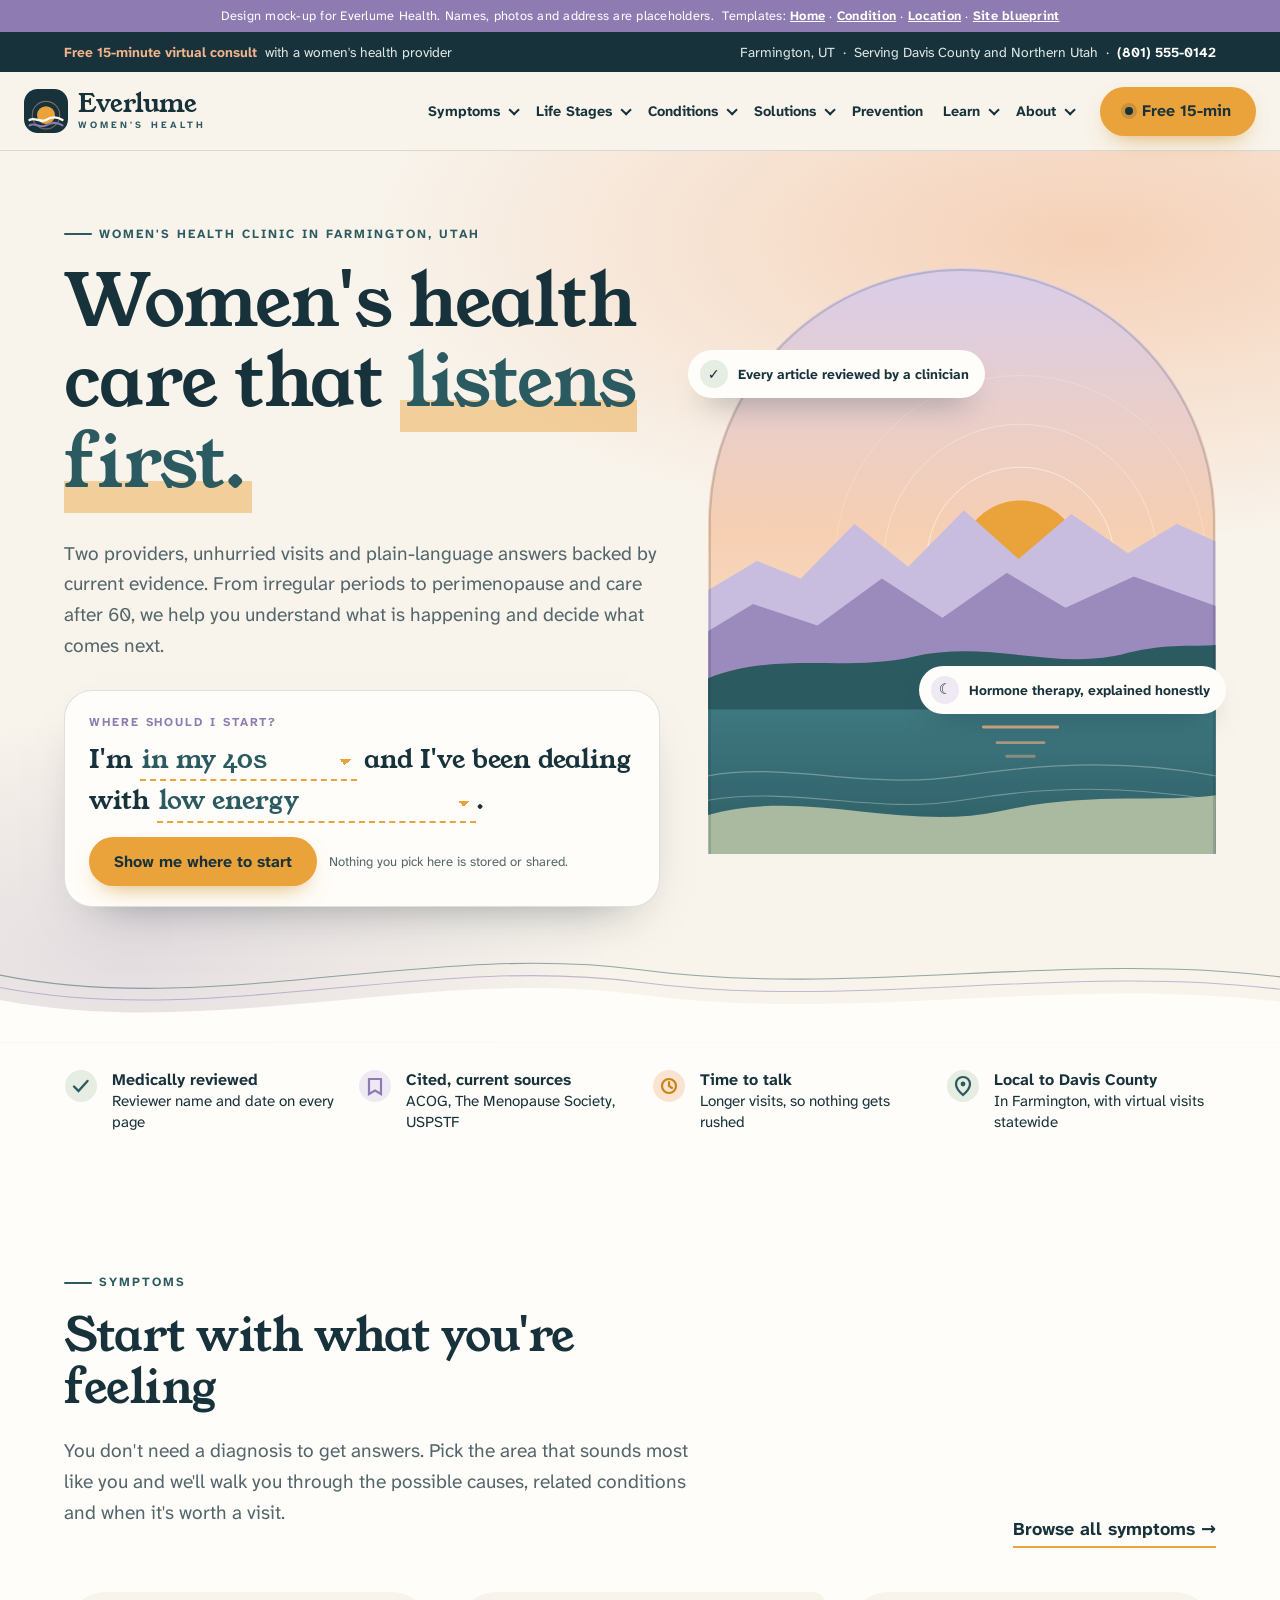
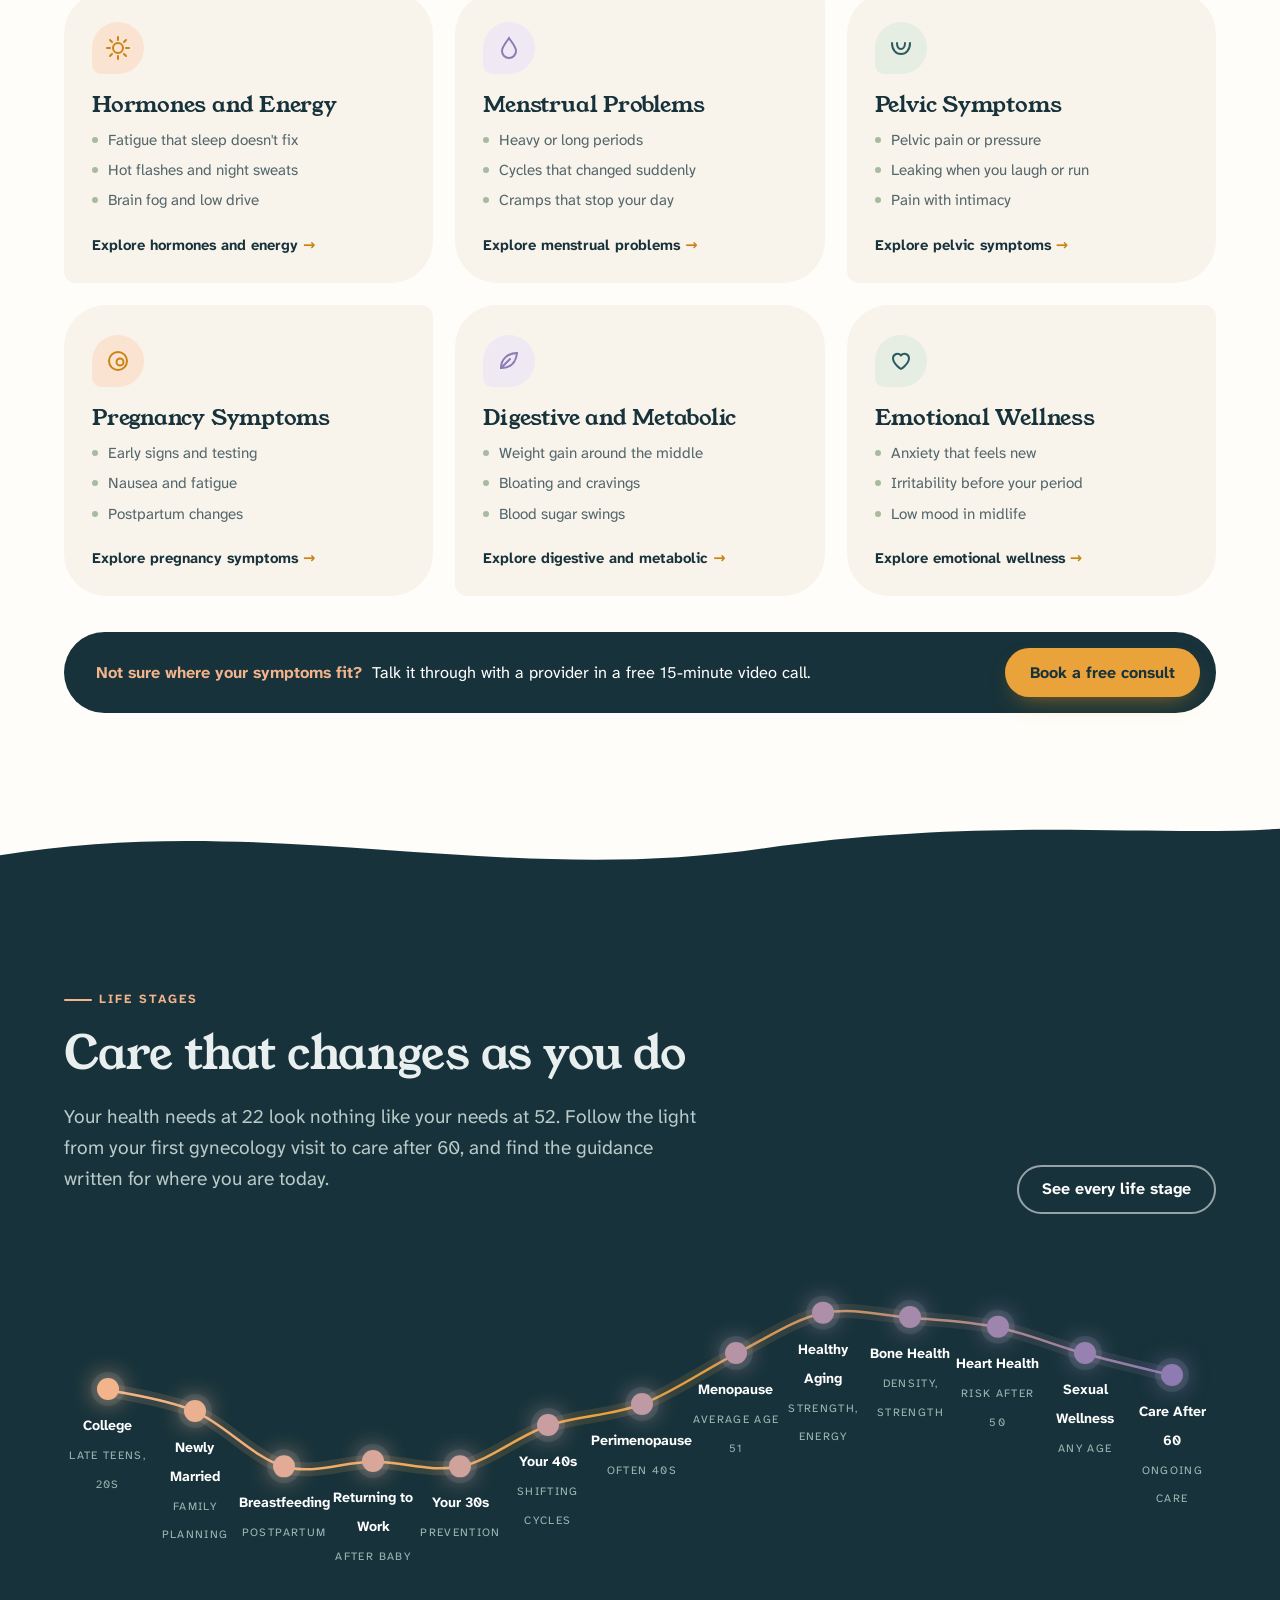
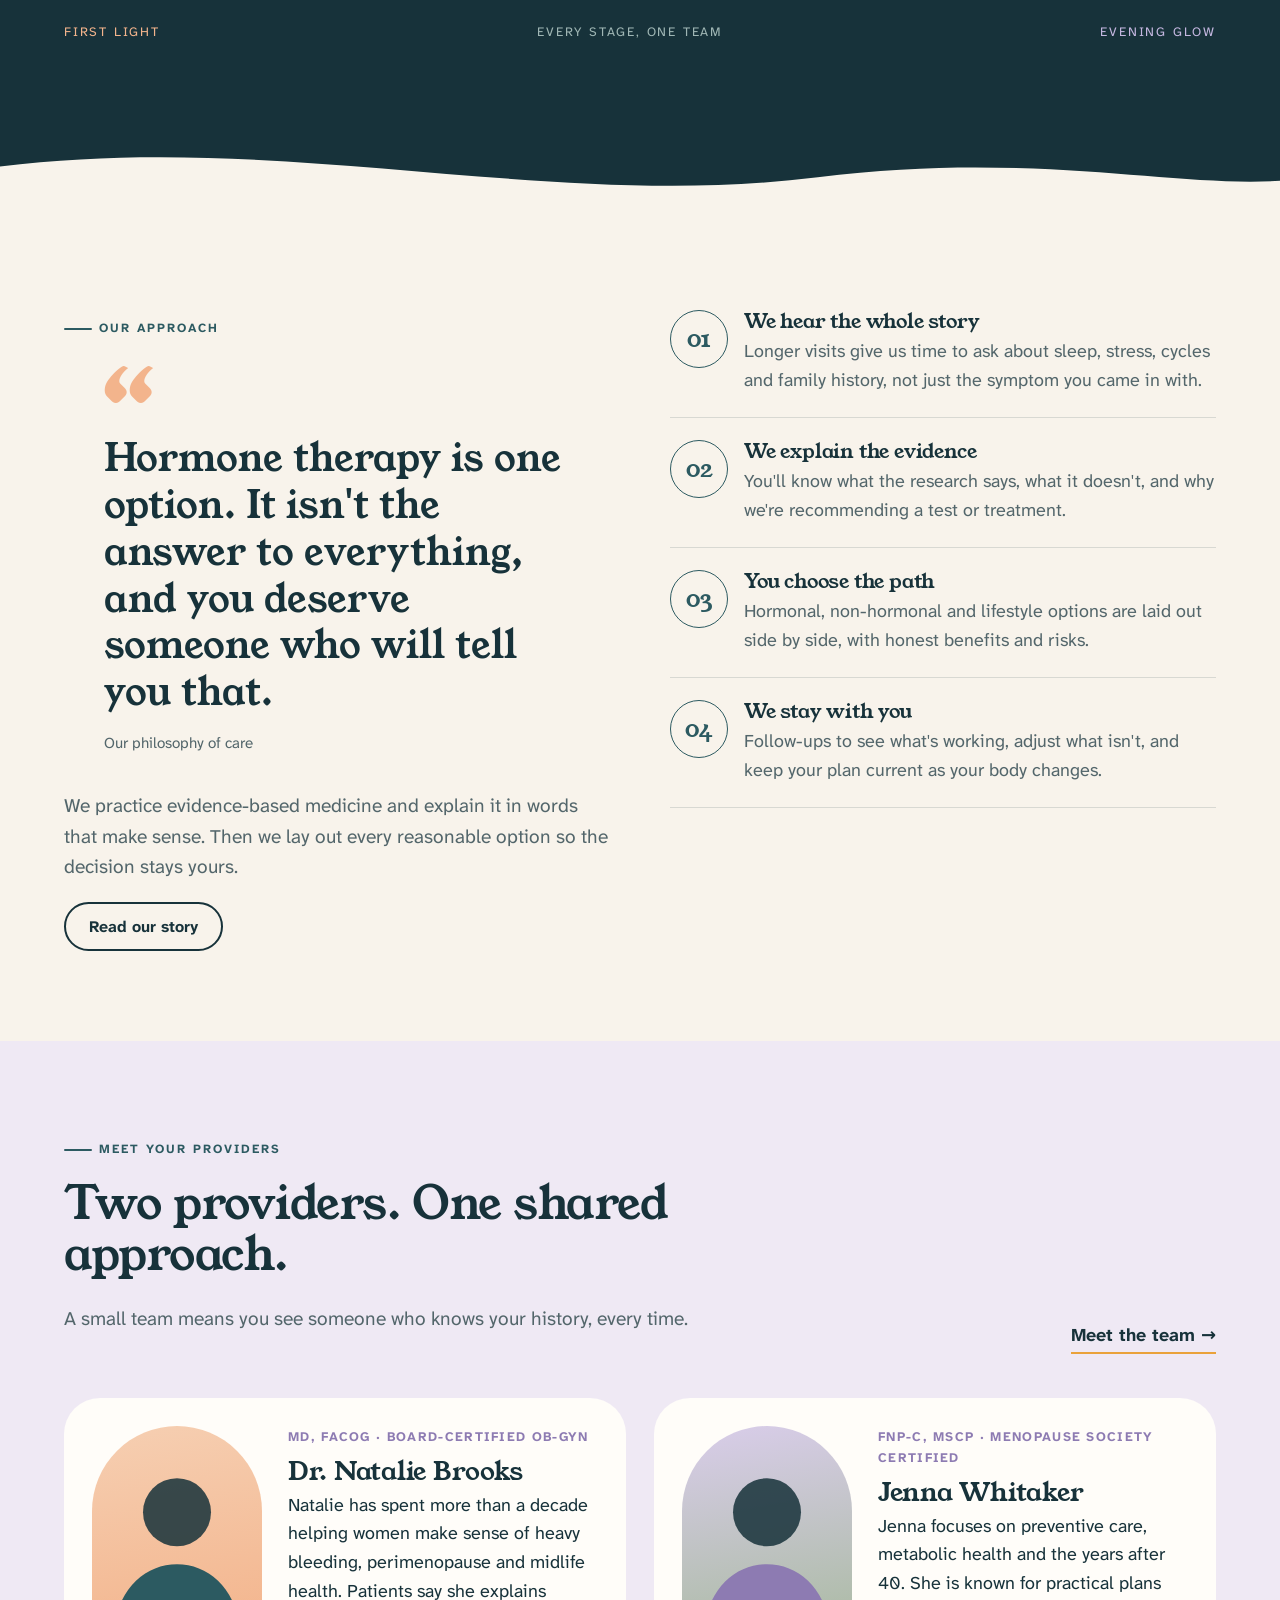
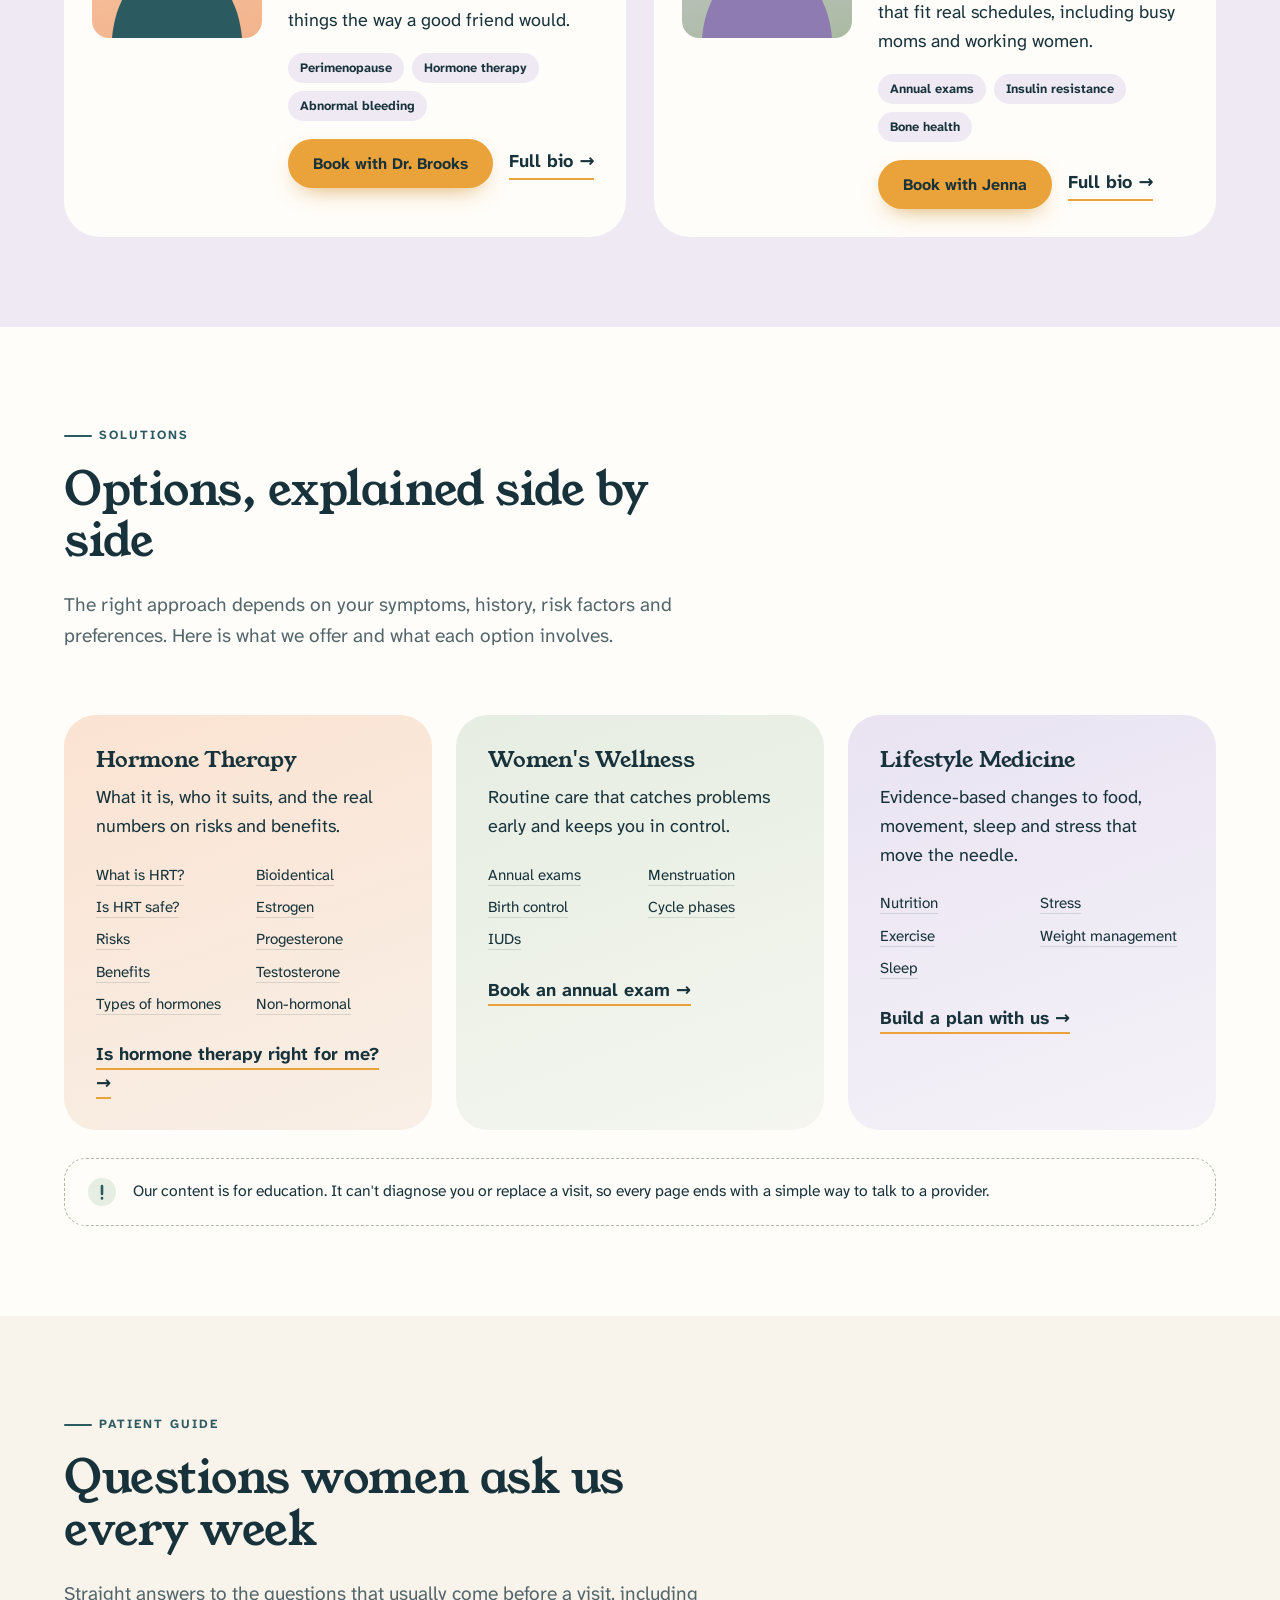
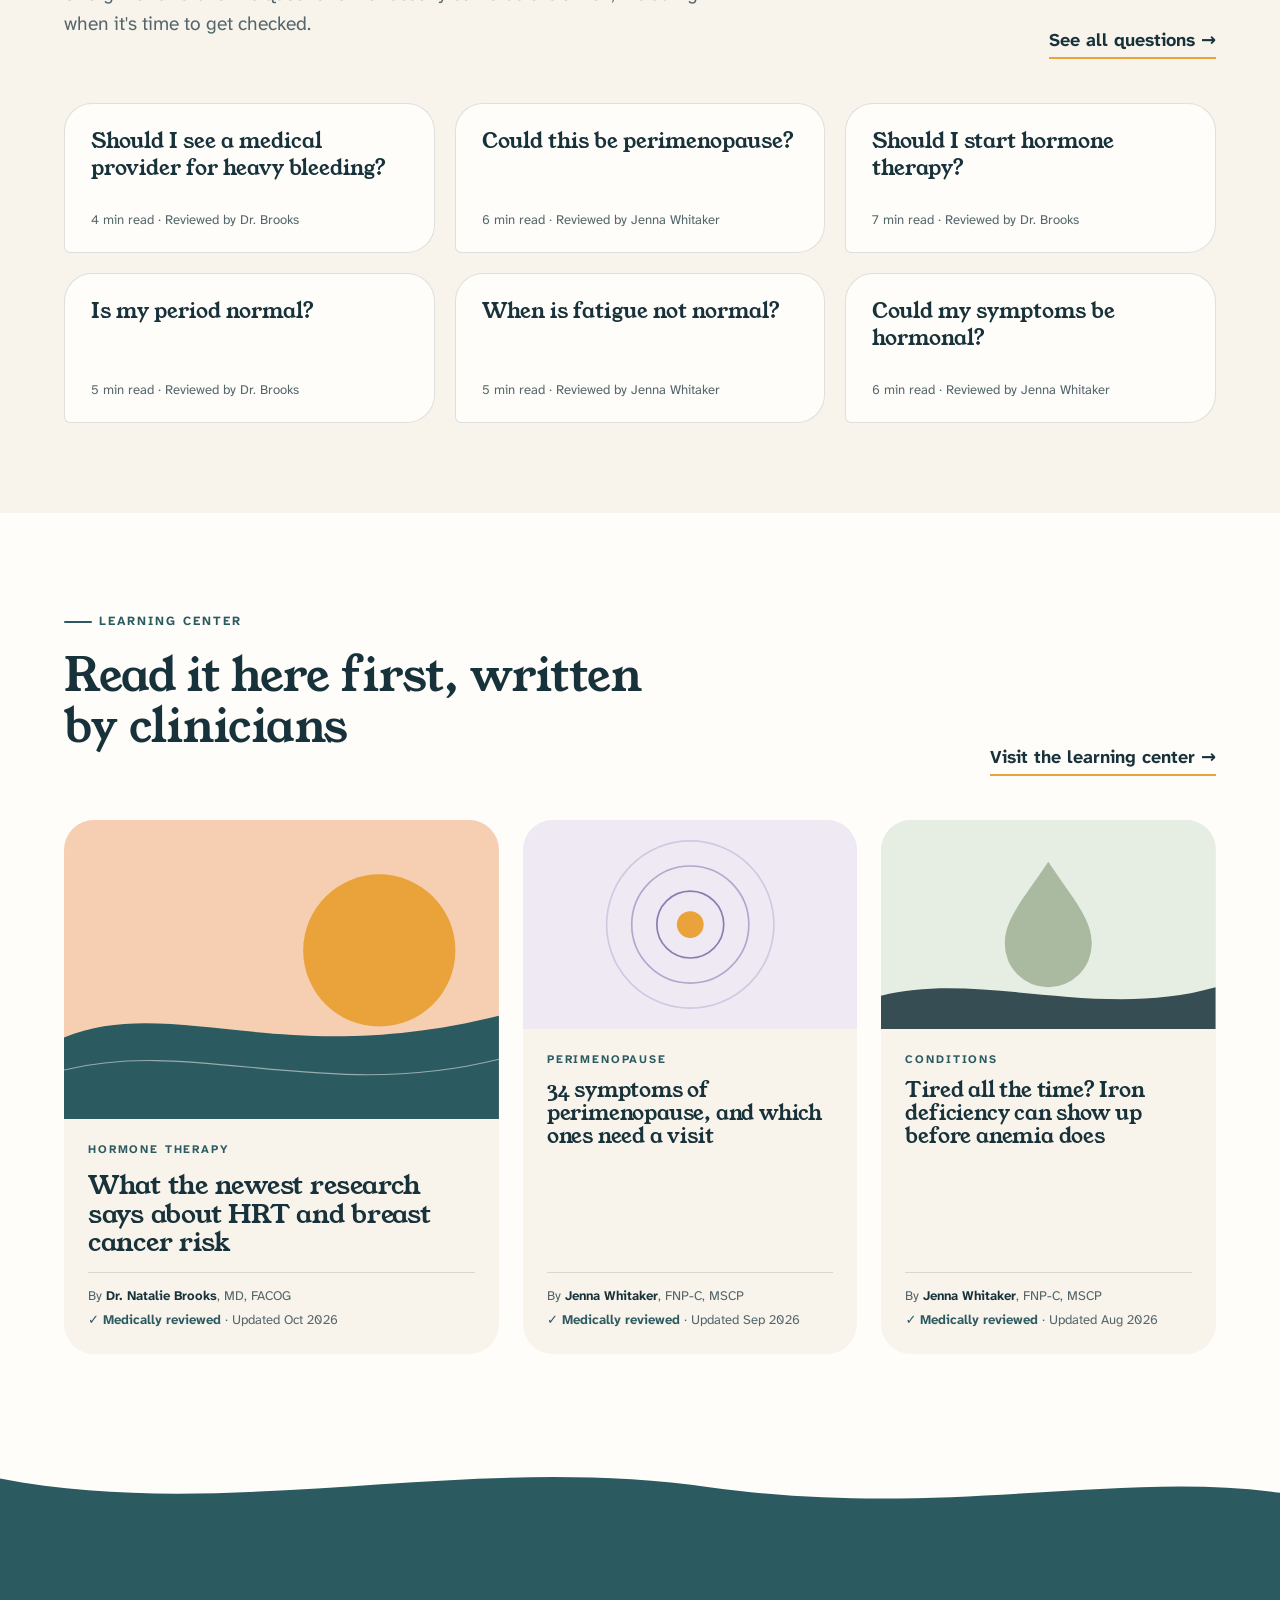
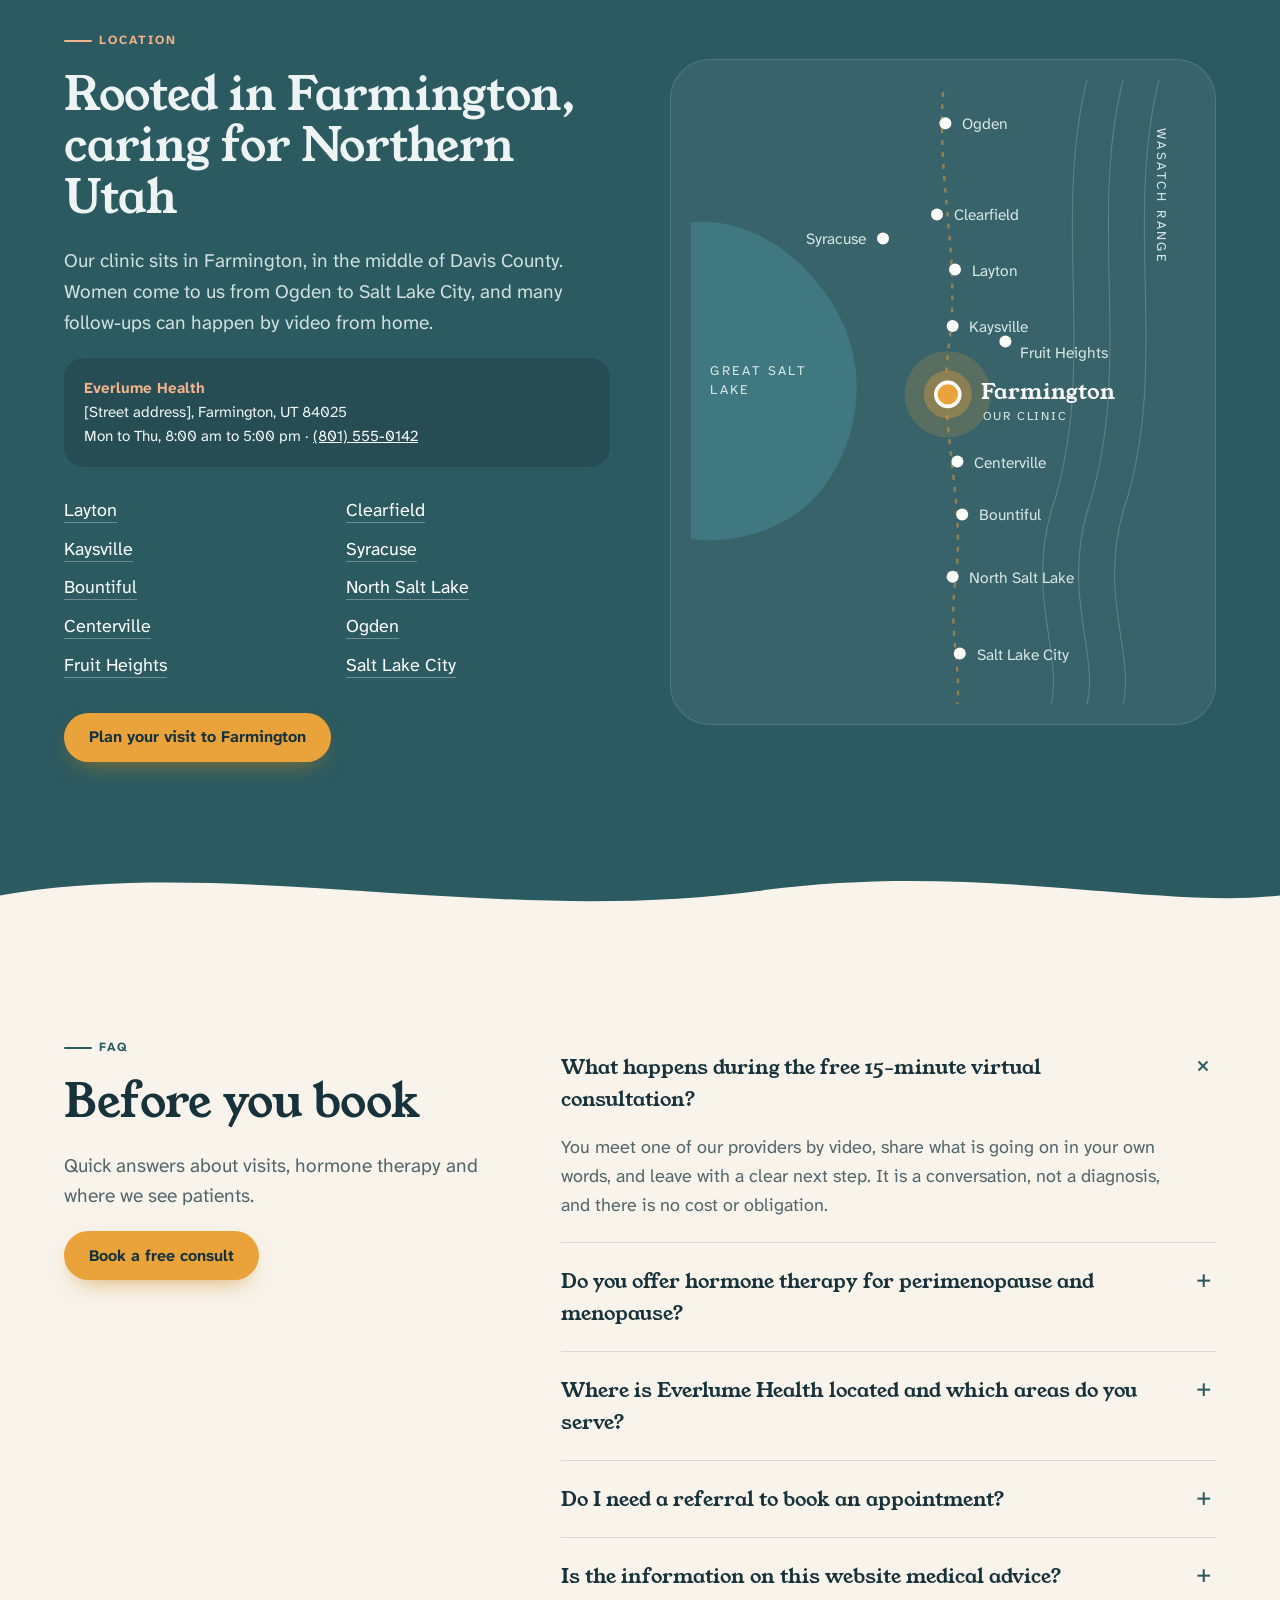
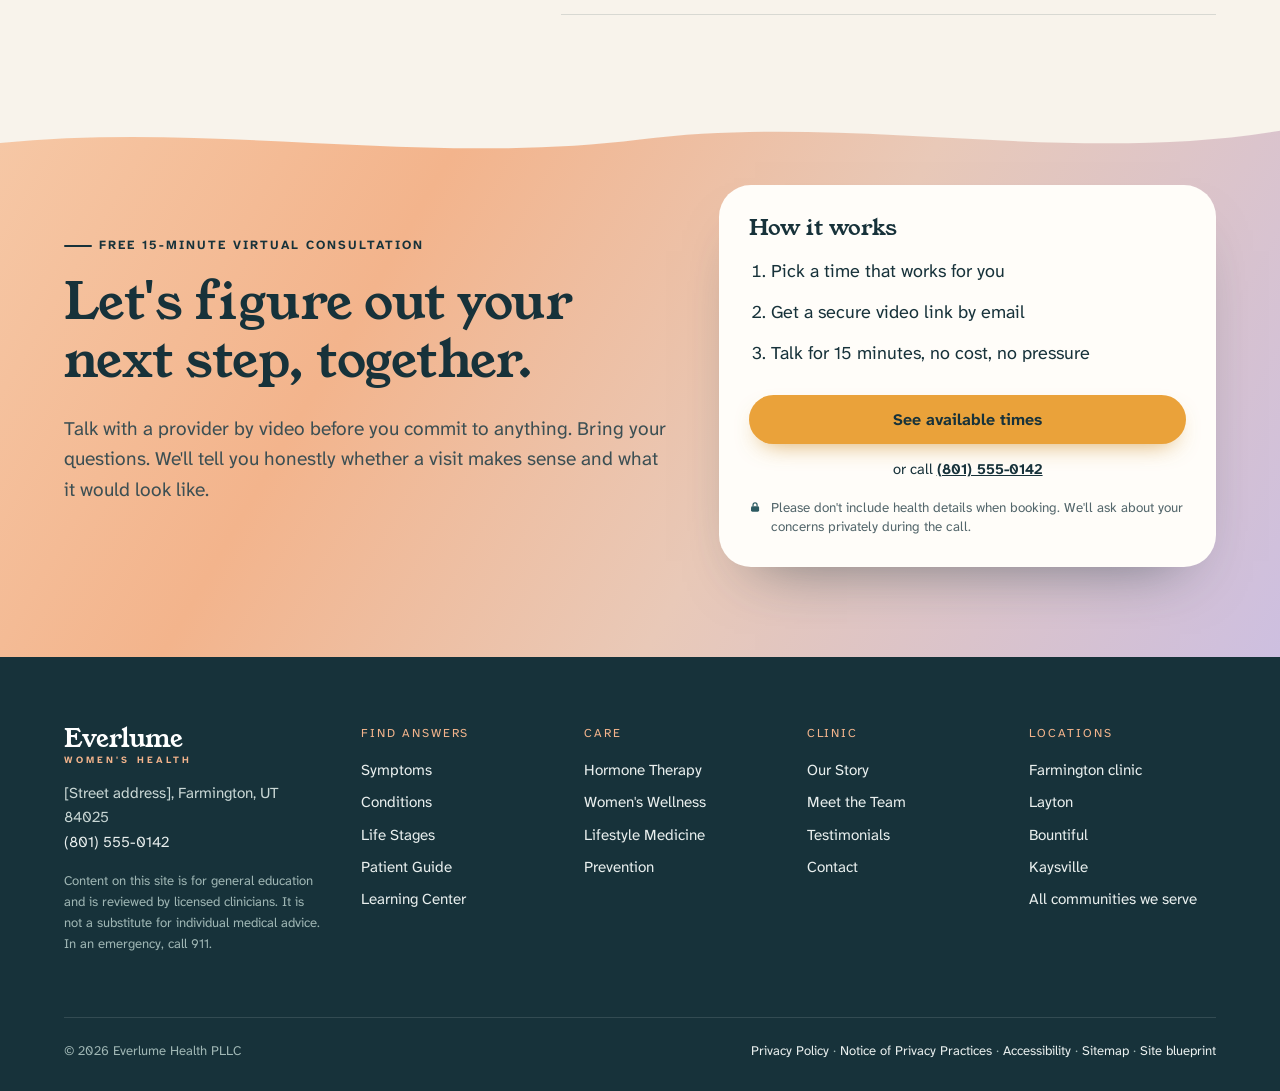
==== commit 39e48549: "Add files via upload" ====
--- a/index.html
+++ b/index.html
@@ -514,9 +514,10 @@
     <div class="loc-map reveal" aria-label="Map of the Wasatch Front showing the Farmington clinic and nearby communities">
       <svg viewBox="0 0 420 520" role="img" aria-hidden="true">
         <path d="M-10 120 C40 110 90 140 120 190 C150 240 140 300 110 340 C80 380 20 390 -10 380Z" fill="#3f7880"/>
-        <text x="14" y="270" style="font-size:12px;letter-spacing:2px" fill="#cfe0de">GREAT SALT LAKE</text>
+        <text x="16" y="246" style="font-size:11px;letter-spacing:2px" fill="#cfe0de">GREAT SALT</text>
+        <text x="16" y="262" style="font-size:11px;letter-spacing:2px" fill="#cfe0de">LAKE</text>
         <g fill="none" stroke="#fffdf9" stroke-opacity=".18"><path d="M330 0 C300 120 340 240 300 360 C280 430 310 480 300 520"/><path d="M360 0 C330 120 370 240 330 360 C310 430 340 480 330 520"/><path d="M390 0 C360 120 400 240 360 360 C340 430 370 480 360 520"/></g>
-        <text x="338" y="200" style="font-size:12px;letter-spacing:2px" fill="#cfe0de" transform="rotate(90 338 200)">WASATCH RANGE</text>
+        <text x="388" y="40" style="font-size:11px;letter-spacing:2px" fill="#cfe0de" transform="rotate(90 388 40)">WASATCH RANGE</text>
         <path d="M210 10 C205 90 225 150 215 220 C205 290 230 350 220 420 C215 460 225 490 222 520" stroke="#eaa23a" stroke-opacity=".5" stroke-width="2" stroke-dasharray="4 6" fill="none"/>
         <g fill="#fffdf9">
           <circle cx="212" cy="36" r="5"/><text x="226" y="41">Ogden</text>
@@ -532,8 +533,8 @@
         </g>
         <circle cx="214" cy="262" r="36" fill="#eaa23a" fill-opacity=".18"/><circle cx="214" cy="262" r="20" fill="#eaa23a" fill-opacity=".35"/>
         <circle cx="214" cy="262" r="10" fill="#eaa23a" stroke="#fffdf9" stroke-width="3"/>
-        <text class="pin-label" x="96" y="268">Farmington</text>
-        <text x="96" y="286" style="font-size:11px;letter-spacing:1.5px" fill="#f3b48c">OUR CLINIC</text>
+        <text class="pin-label" x="242" y="266">Farmington</text>
+        <text x="243" y="283" style="font-size:10px;letter-spacing:1.5px" fill="#f3b48c">OUR CLINIC</text>
       </svg>
     </div>
   </div>
--- a/site.css
+++ b/site.css
@@ -61,7 +61,7 @@
 
 /* Header + navigation */
 .site-header{position:sticky;top:0;z-index:50;background:rgba(248,243,235,.92);backdrop-filter:saturate(1.4) blur(10px);border-bottom:1px solid var(--line)}
-.site-header .wrap{display:flex;align-items:center;gap:28px;height:78px}
+.site-header .wrap{display:flex;align-items:center;gap:20px;height:78px;max-width:1320px}
 .brand{display:flex;align-items:center;gap:10px;text-decoration:none;flex-shrink:0}
 .brand-name{font-family:var(--serif);font-size:1.55rem;line-height:1}
 .brand-name small{display:block;font-family:var(--sans);font-size:.6rem;letter-spacing:.32em;text-transform:uppercase;color:var(--lake);margin-top:4px;font-weight:700}
@@ -74,6 +74,11 @@
 .menu{position:absolute;left:50%;top:calc(100% + 10px);transform:translateX(-50%) translateY(8px);background:var(--paper);border-radius:24px;box-shadow:0 30px 60px -30px rgba(23,50,58,.45);padding:26px;min-width:540px;display:grid;grid-template-columns:1fr 1fr;gap:6px 28px;opacity:0;visibility:hidden;transition:.18s ease;border:1px solid var(--line)}
 .menu.wide{min-width:760px;grid-template-columns:repeat(3,1fr)}
 .has-menu:hover .menu,.has-menu:focus-within .menu{opacity:1;visibility:visible;transform:translateX(-50%) translateY(0)}
+@media (min-width:1181px){
+  /* Right-side dropdowns open leftward so they never push past the viewport */
+  .nav > li:nth-last-child(-n+2) .menu{left:auto;right:0;transform:translateY(8px)}
+  .nav > li:nth-last-child(-n+2):hover .menu,.nav > li:nth-last-child(-n+2):focus-within .menu{transform:translateY(0)}
+}
 .menu h4{font-family:var(--sans);font-size:.72rem;letter-spacing:.16em;text-transform:uppercase;color:var(--lake);margin:0 0 6px}
 .menu a{display:block;text-decoration:none;padding:5px 0;font-size:.95rem}
 .menu a:hover{color:var(--lake);text-decoration:underline;text-decoration-color:var(--gold);text-underline-offset:4px}
@@ -276,16 +281,18 @@
 @media (prefers-reduced-motion:reduce){.reveal{opacity:1;transform:none;transition:none}html{scroll-behavior:auto}}
 
 /* Responsive */
-@media (max-width:1180px){
+@media (max-width:1360px){
   .nav > li > a{padding:10px 8px;font-size:.9rem}
   .header-cta .long{display:none}
 }
-@media (max-width:1020px){
+@media (max-width:1180px){
   .nav,.header-cta{display:none}
   .nav-toggle{display:block}
   .site-header.open .nav{display:flex;flex-direction:column;align-items:stretch;position:absolute;top:78px;left:0;right:0;background:var(--paper);padding:14px 20px 24px;border-bottom:1px solid var(--line);max-height:calc(100vh - 78px);overflow:auto}
   .site-header.open .menu{position:static;transform:none;opacity:1;visibility:visible;box-shadow:none;min-width:0;display:none;grid-template-columns:1fr;padding:6px 12px 12px;border:0}
   .site-header.open .has-menu.expand .menu{display:grid}
+}
+@media (max-width:1020px){
   .hero .wrap,.approach,.loc,.faq,.final .wrap{grid-template-columns:1fr}
   .hero-art{max-width:560px;margin:0 auto}
   .symptom-grid,.questions,.solutions{grid-template-columns:1fr 1fr}
@@ -308,7 +315,7 @@
   .section{padding:64px 0}
   .symptom-grid,.questions,.solutions,.articles,.trust .wrap{grid-template-columns:1fr}
   .provider{grid-template-columns:1fr}
-  .portrait{max-width:220px}
+  .portrait{max-width:150px}
   .finder-result.show{grid-template-columns:1fr}
   .float-chip{display:none}
   .utility .hide-sm{display:none}
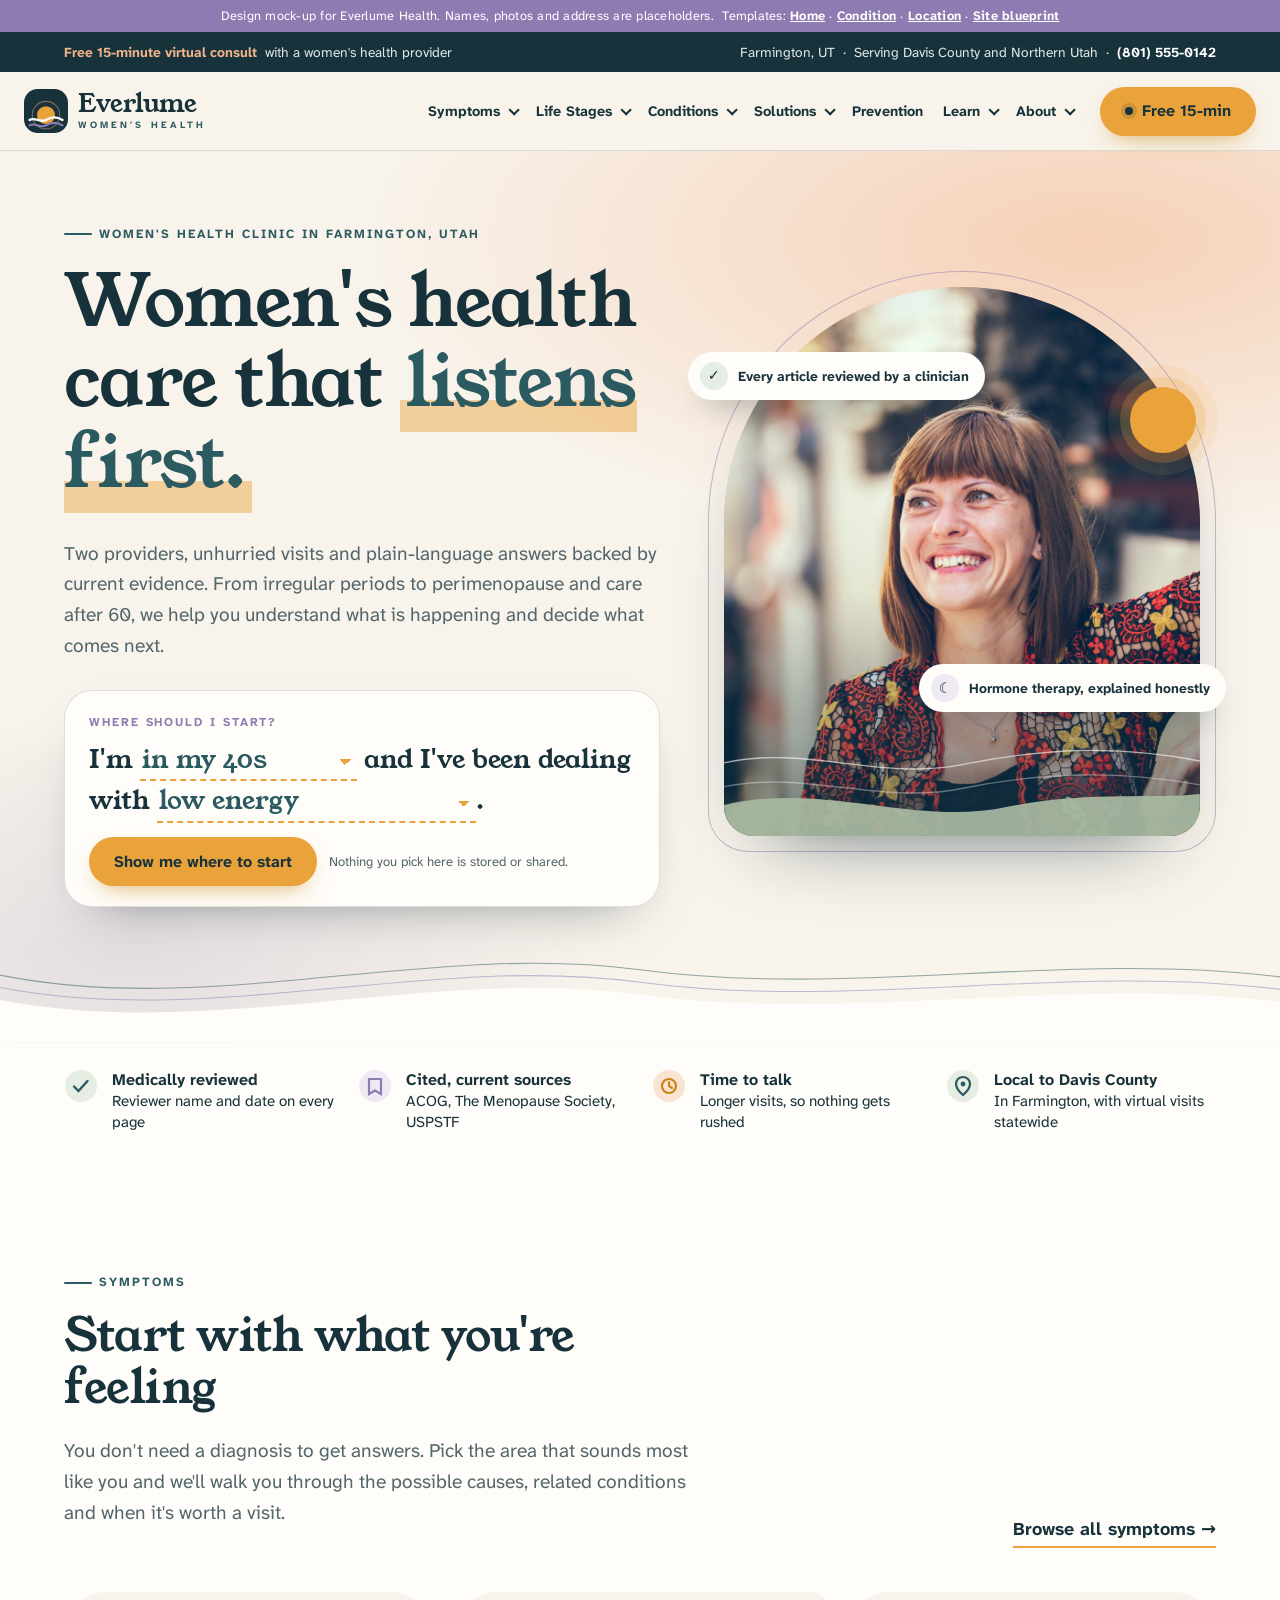
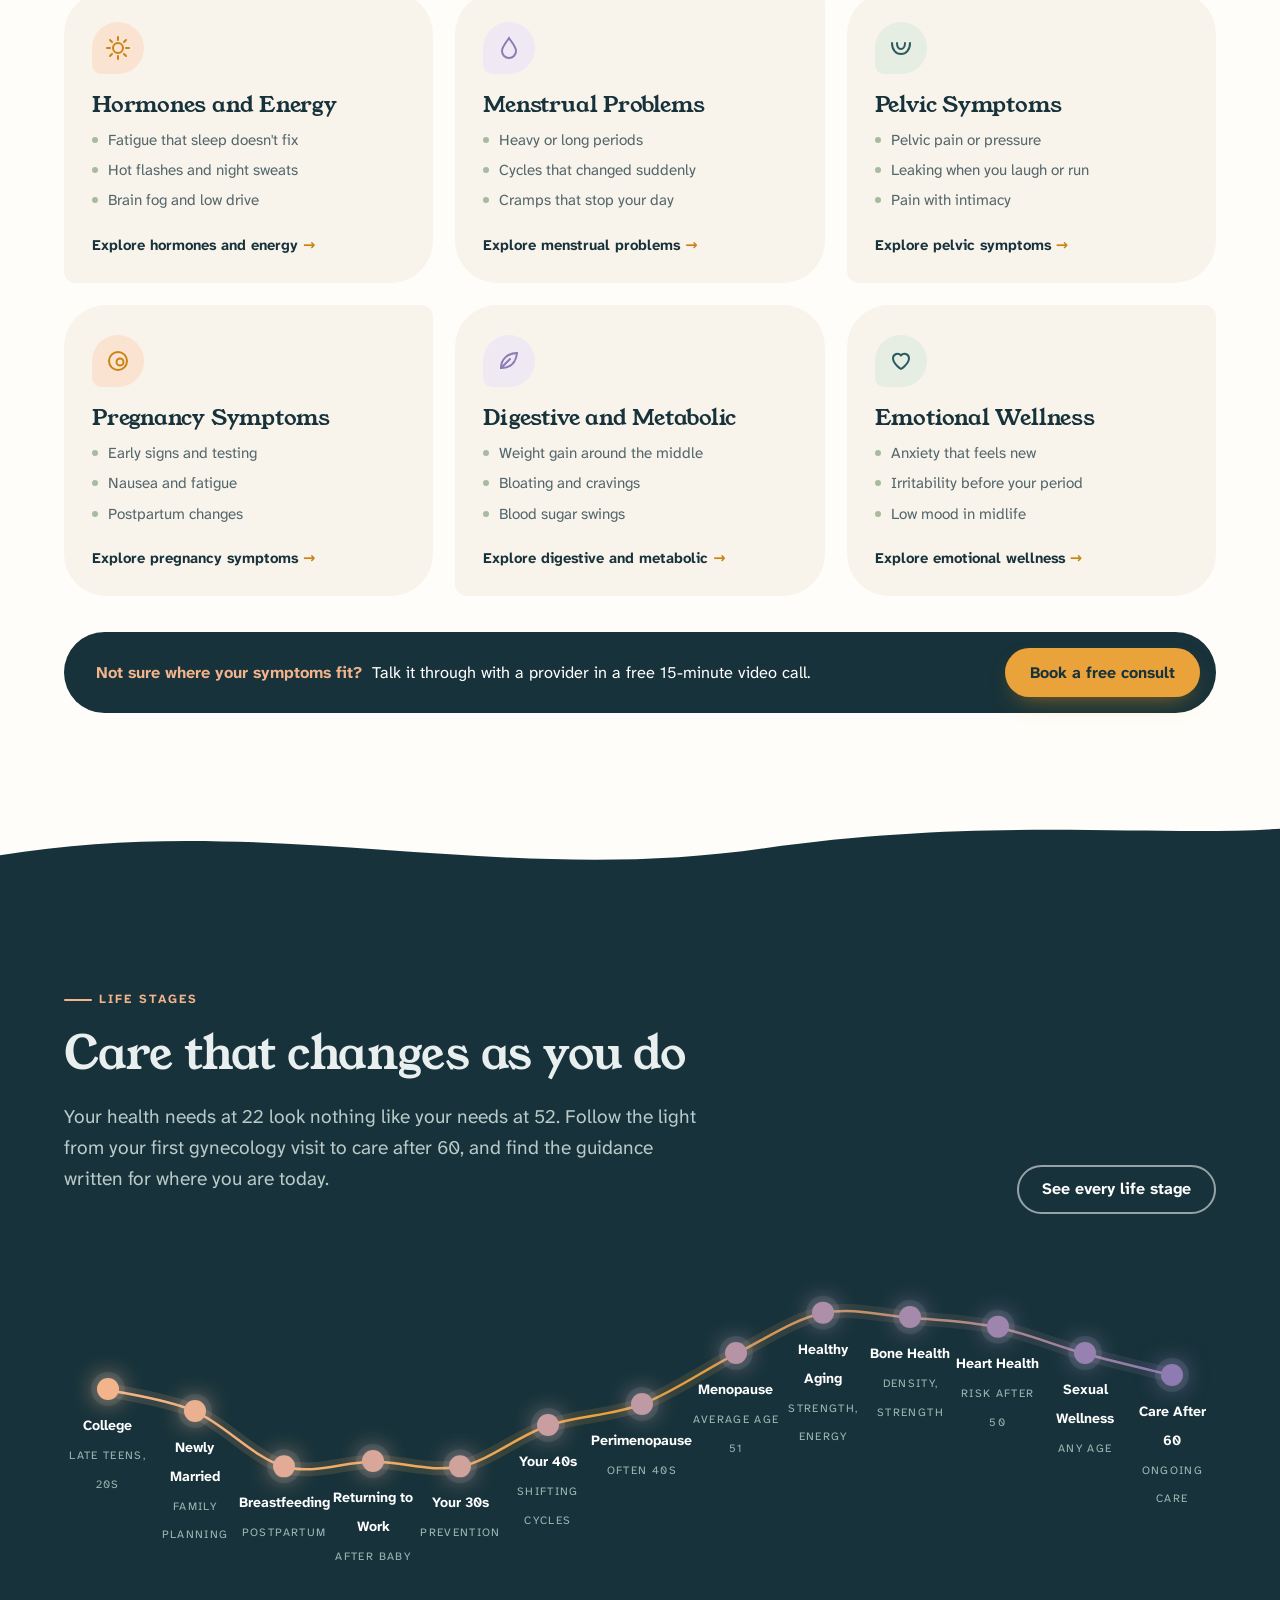
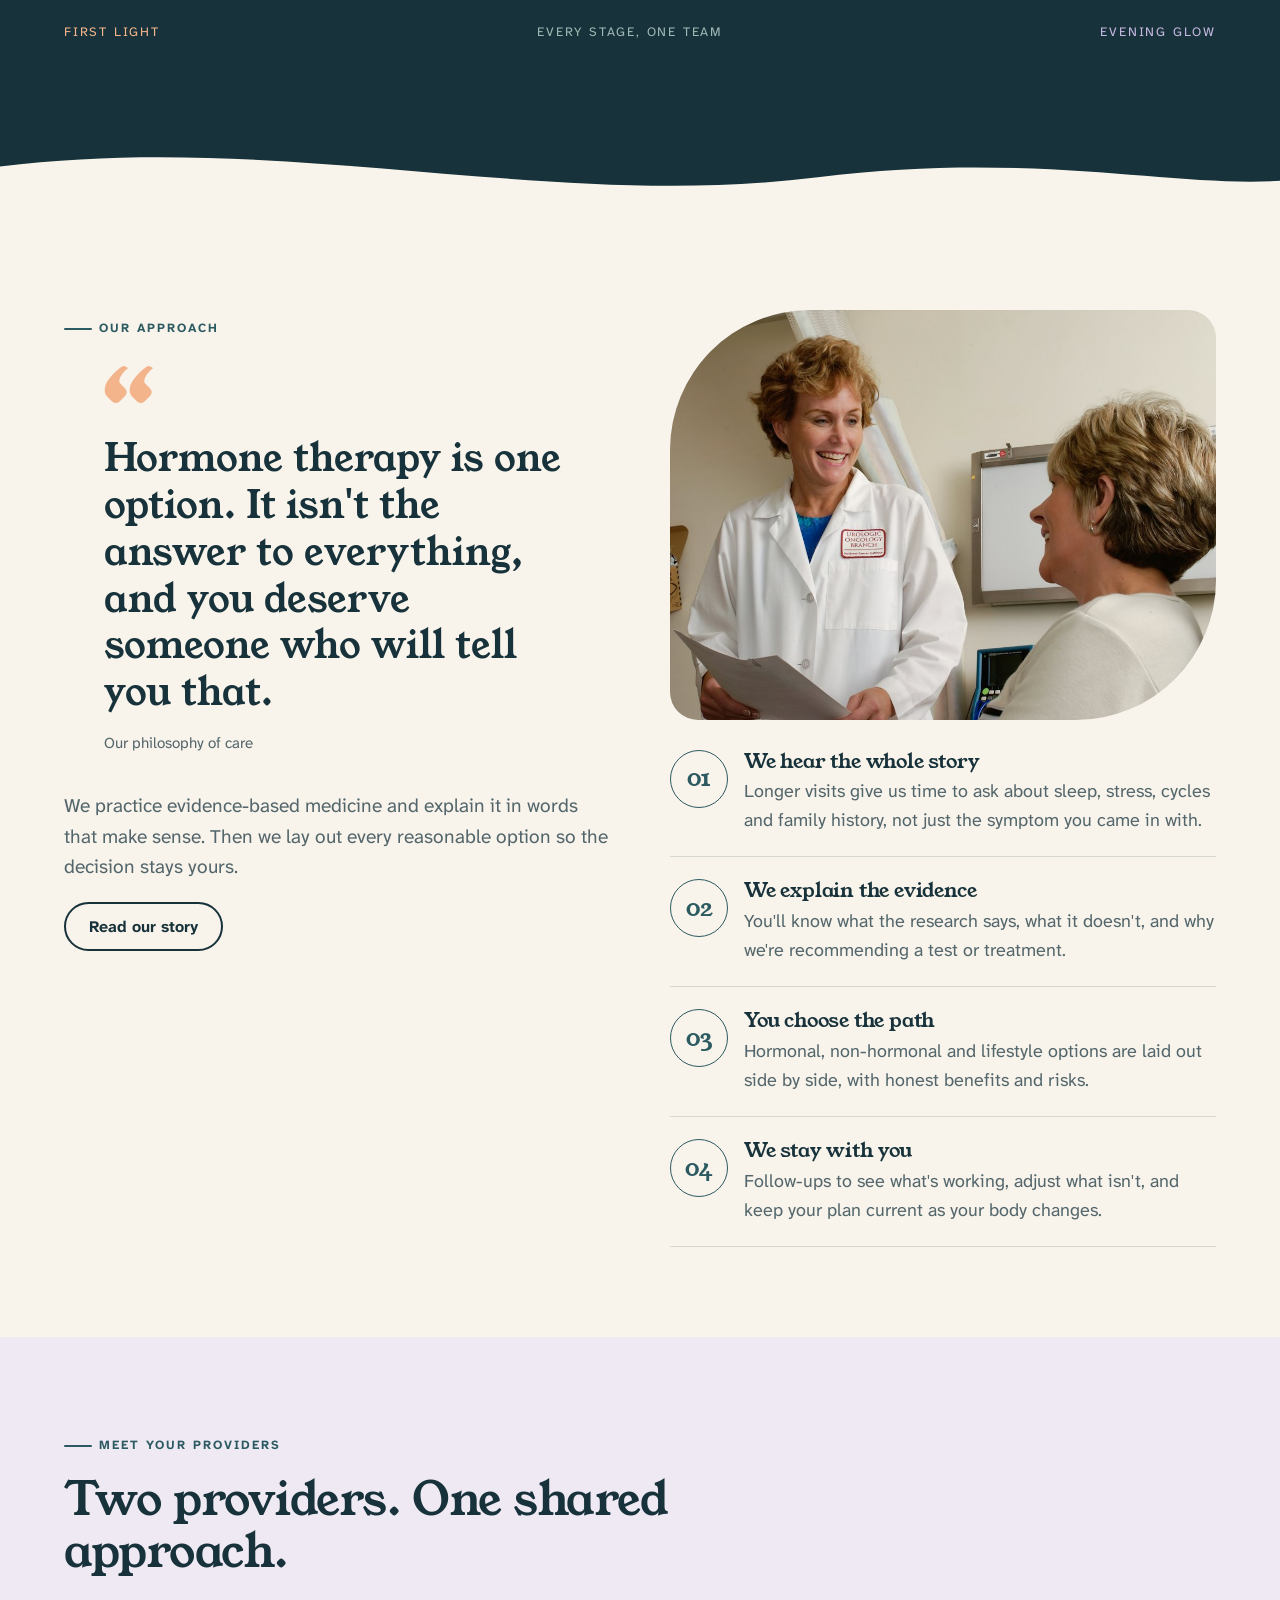
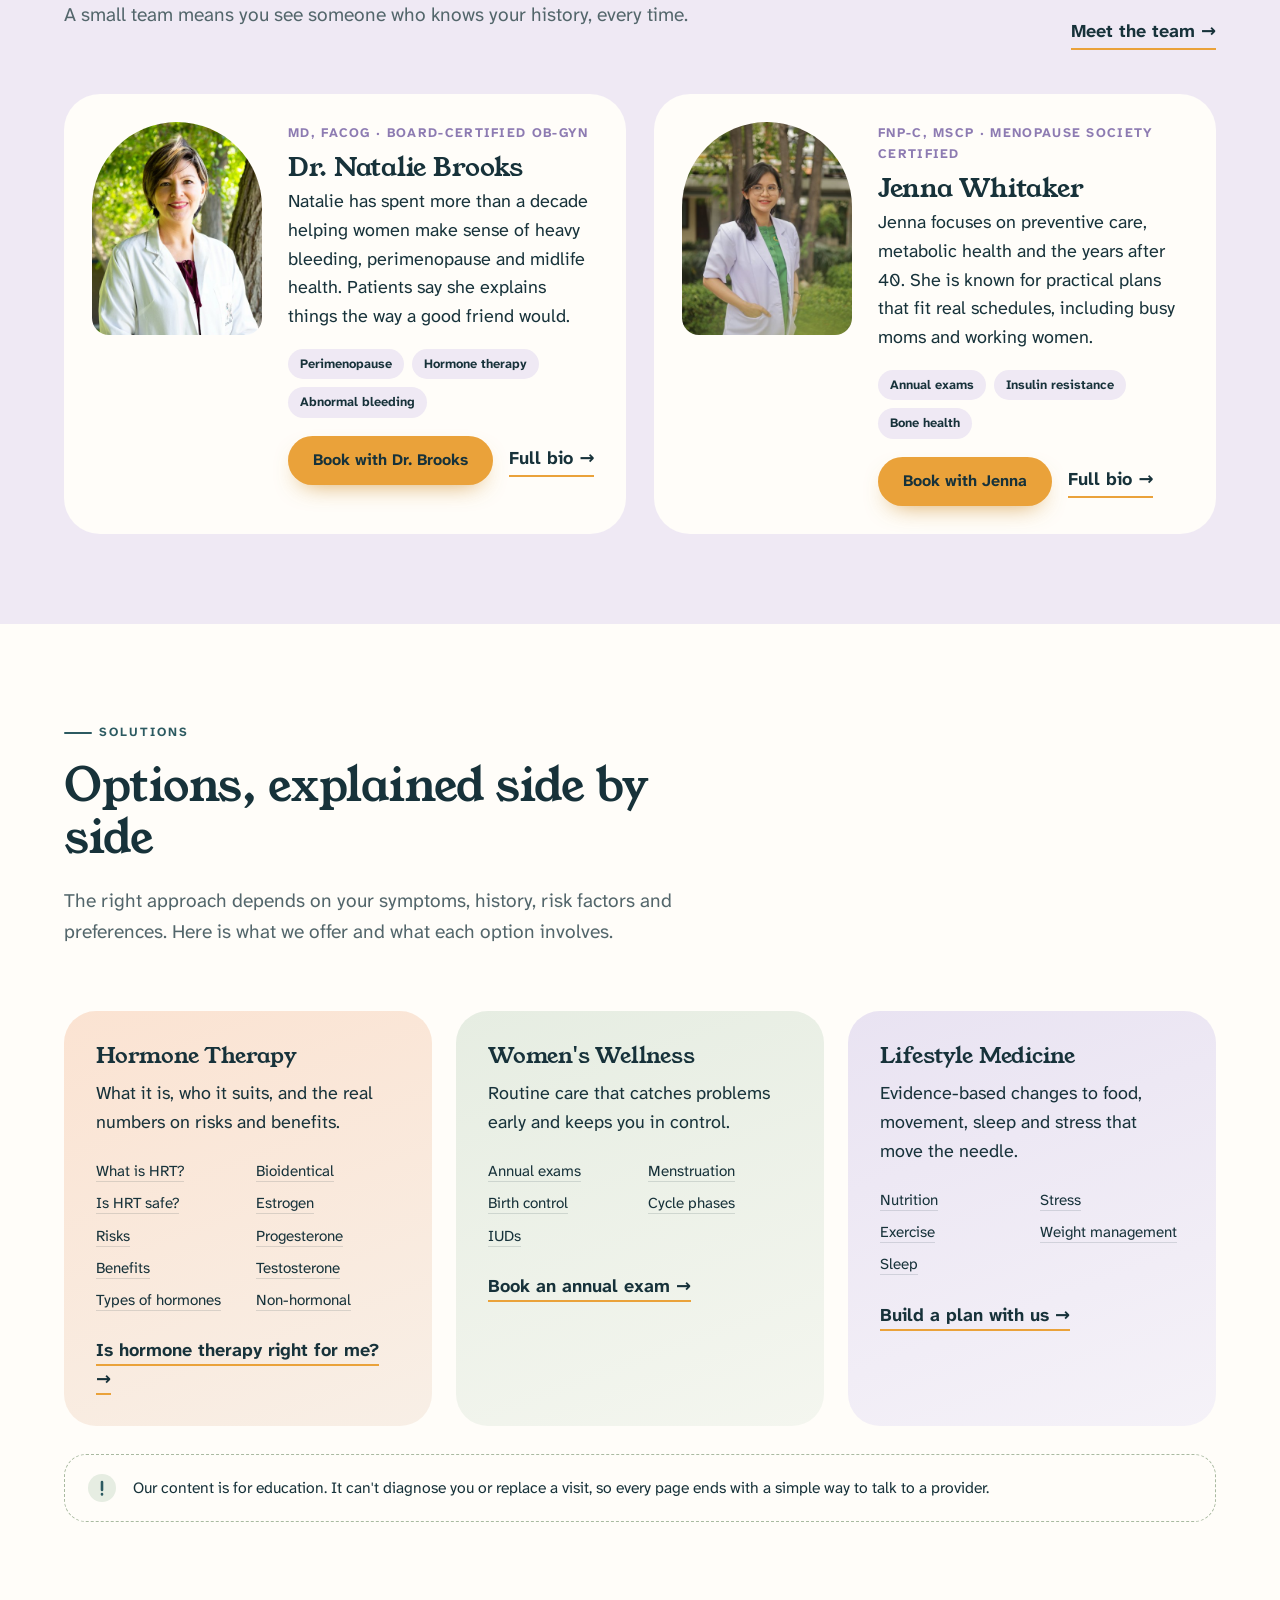
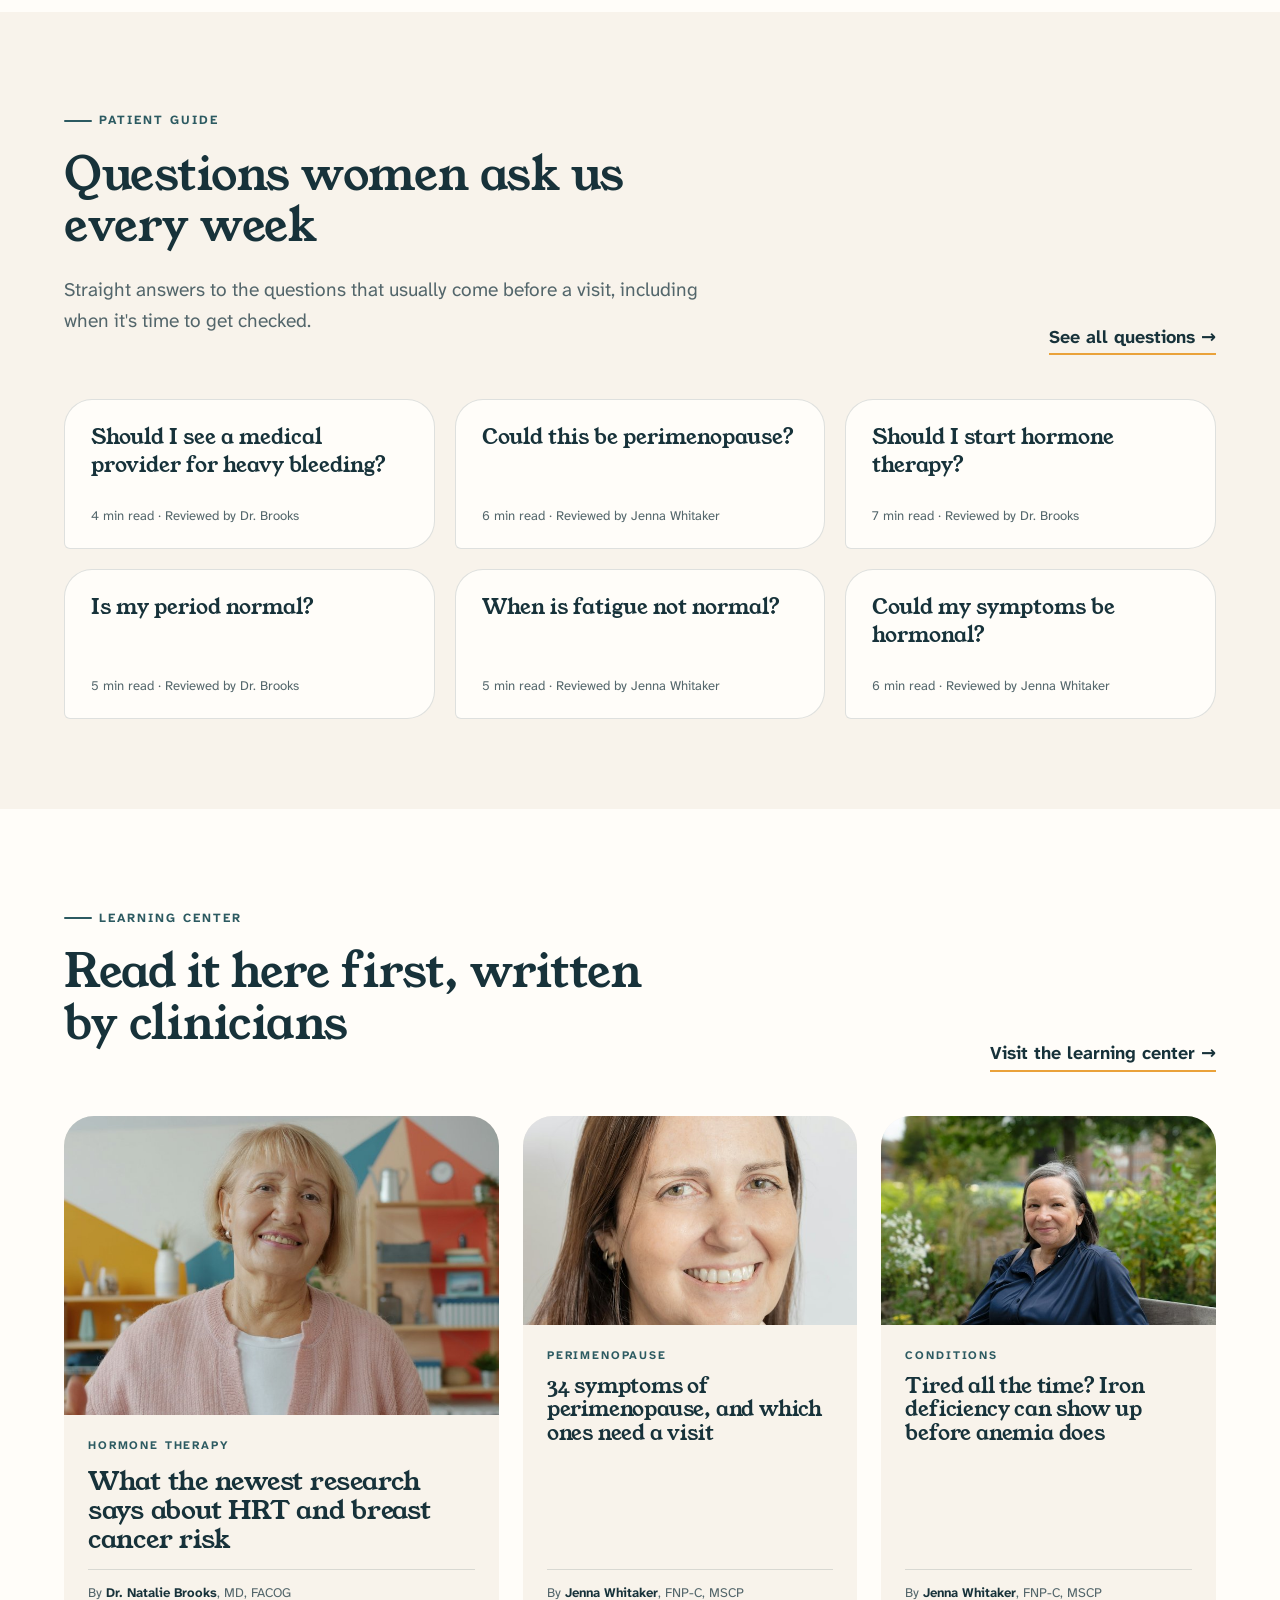
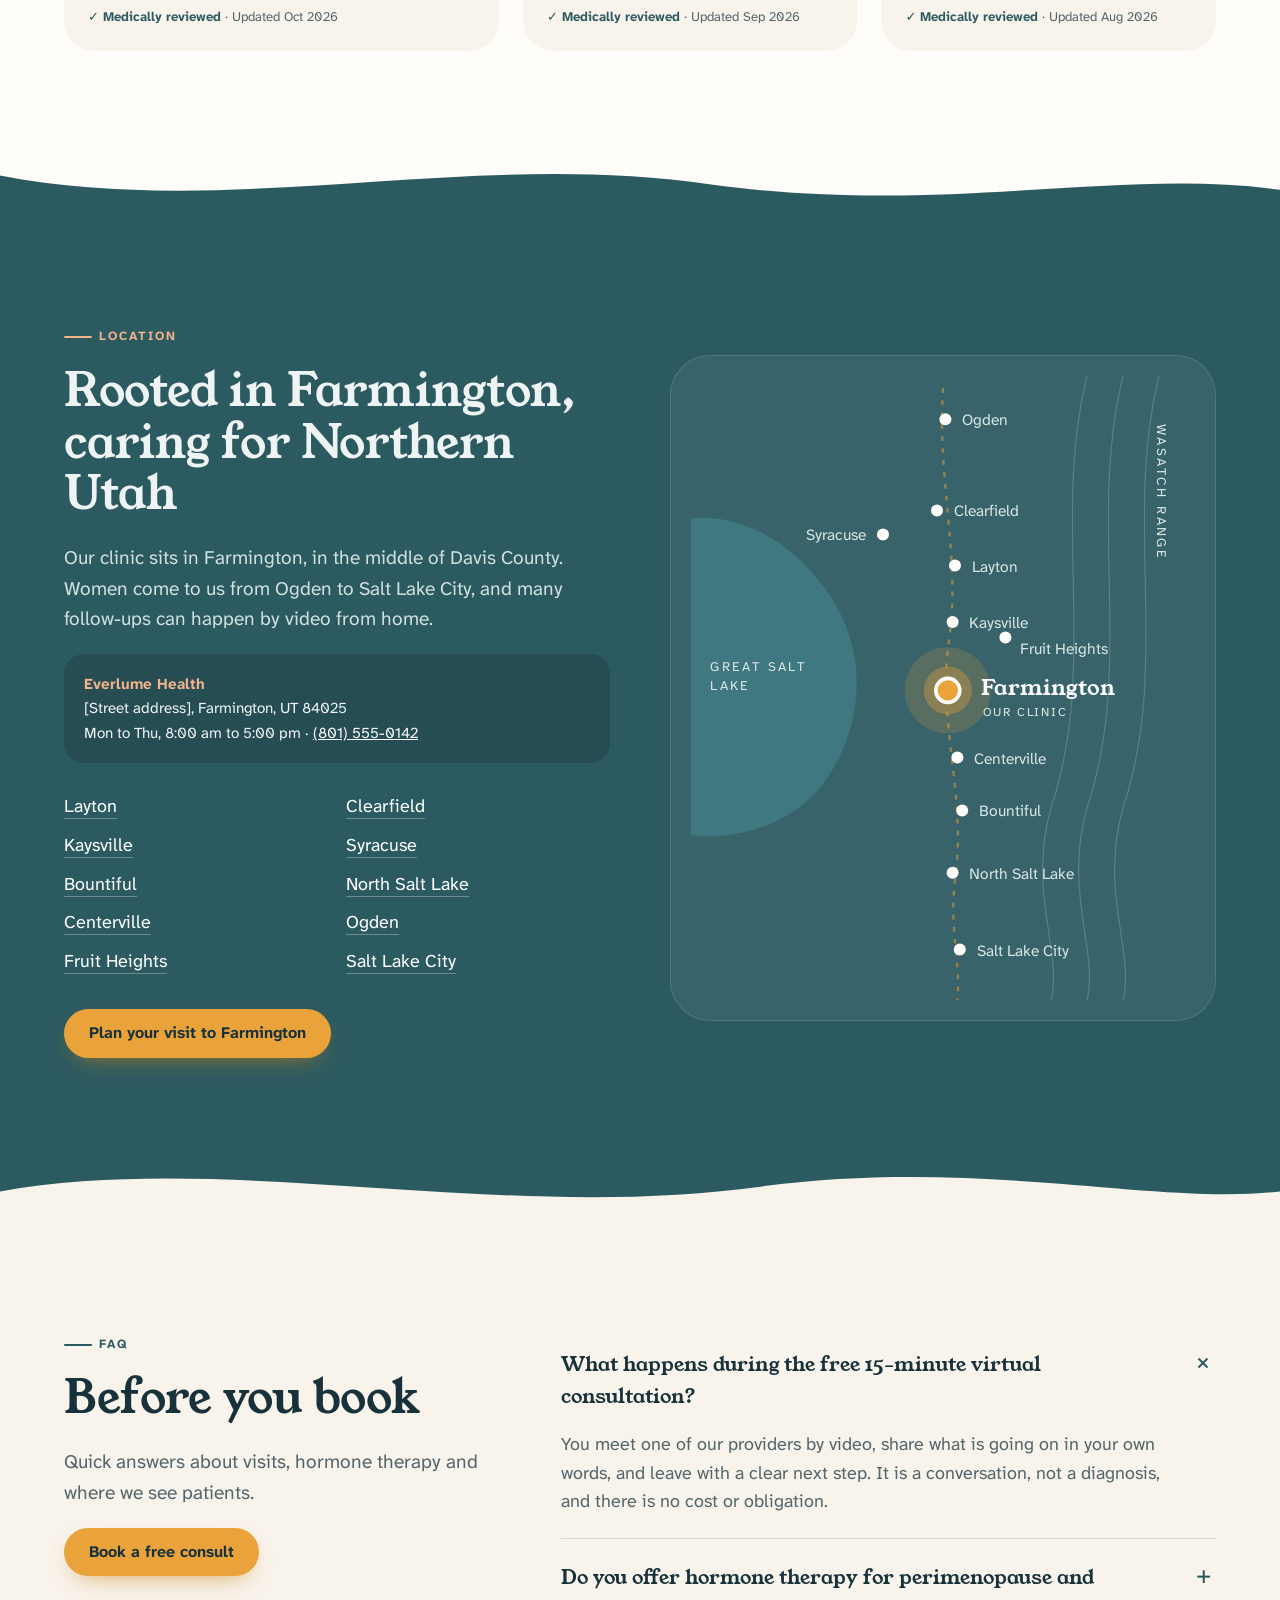
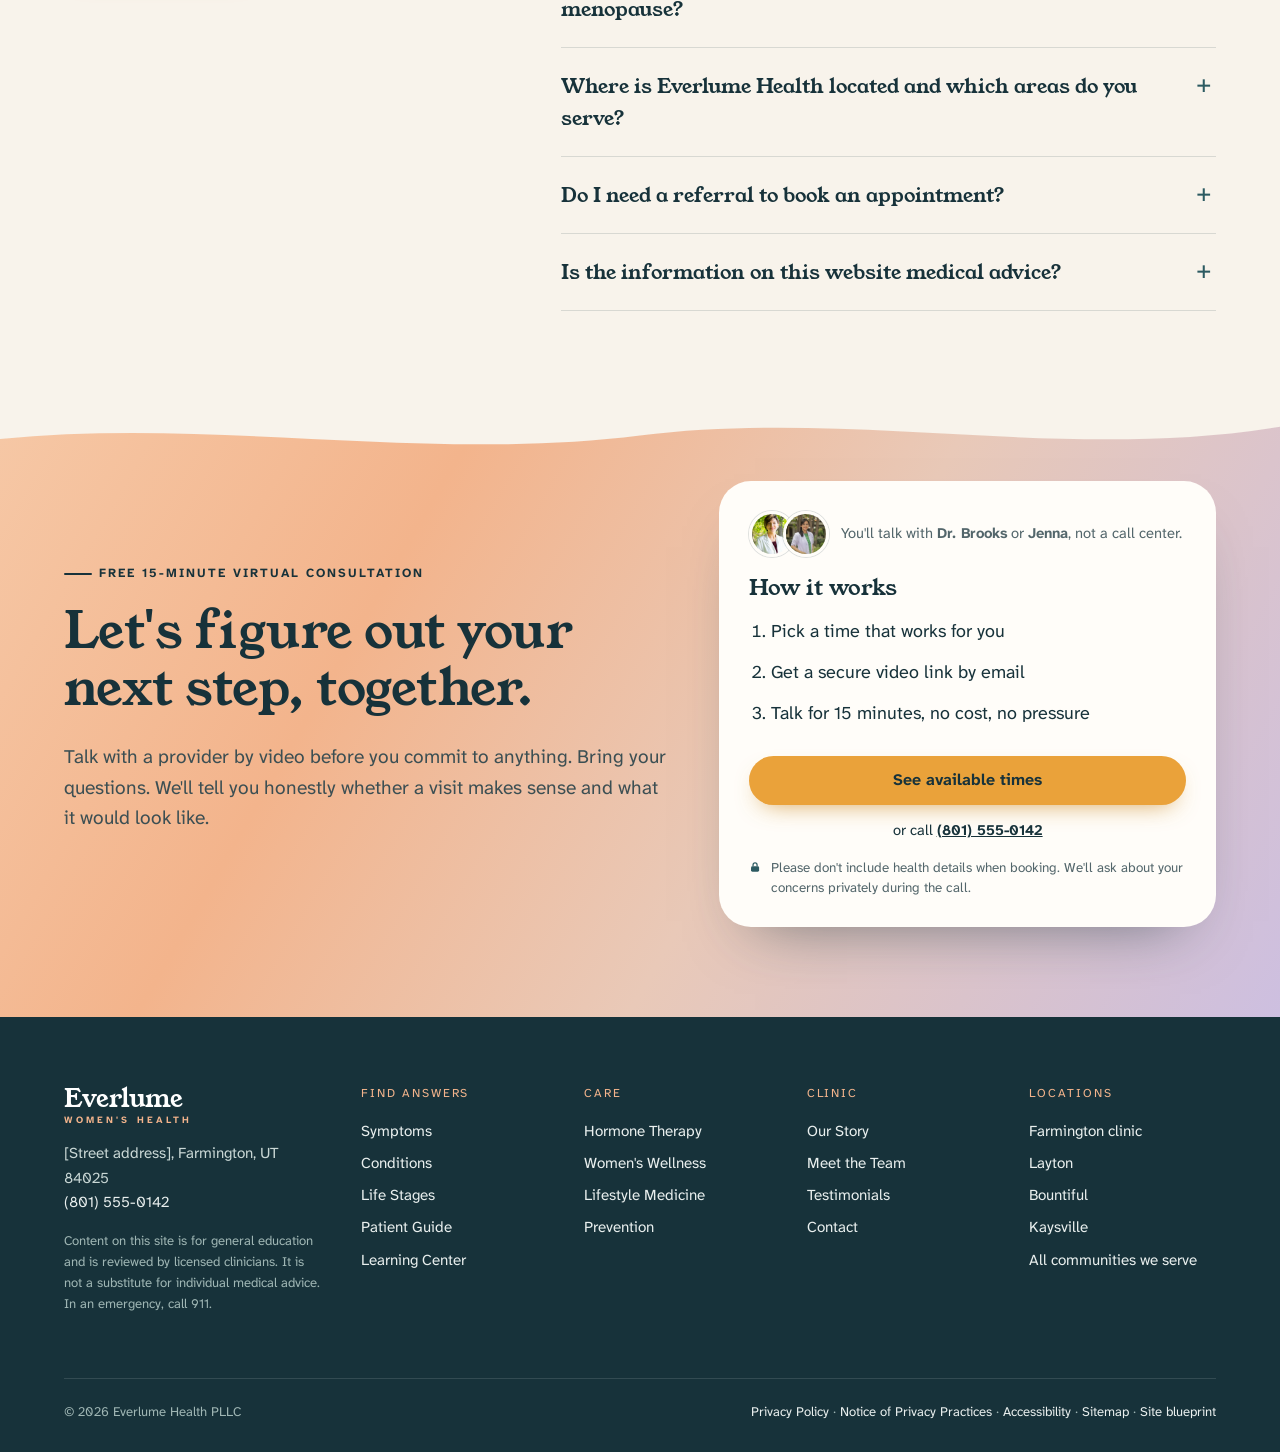
==== commit a228833c: "Add files via upload" ====
--- a/index.html
+++ b/index.html
@@ -61,6 +61,7 @@
       "@type": "Physician",
       "@id": "https://www.everlumehealth.com/about/meet-the-team/natalie-brooks/#person",
       "name": "Natalie Brooks, MD",
+      "image": "https://www.everlumehealth.com/images/natalie-brooks.jpg",
       "medicalSpecialty": "Gynecologic",
       "worksFor": {"@id":"https://www.everlumehealth.com/#clinic"},
       "url": "https://www.everlumehealth.com/about/meet-the-team/natalie-brooks/"
@@ -69,6 +70,7 @@
       "@type": "Person",
       "@id": "https://www.everlumehealth.com/about/meet-the-team/jenna-whitaker/#person",
       "name": "Jenna Whitaker, FNP-C",
+      "image": "https://www.everlumehealth.com/images/jenna-whitaker.jpg",
       "jobTitle": "Family Nurse Practitioner",
       "worksFor": {"@id":"https://www.everlumehealth.com/#clinic"},
       "url": "https://www.everlumehealth.com/about/meet-the-team/jenna-whitaker/"
@@ -203,33 +205,18 @@
       </form>
     </div>
 
-    <div class="hero-art" aria-hidden="true">
-      <svg viewBox="0 0 520 600">
-        <defs>
-          <clipPath id="arch"><path d="M0,260 A260,260 0 0 1 520,260 L520,600 L0,600 Z"/></clipPath>
-          <linearGradient id="sky" x1="0" y1="0" x2="0" y2="1"><stop offset="0" stop-color="#d9cdea"/><stop offset=".45" stop-color="#f6cfb2"/><stop offset=".75" stop-color="#f8e3cf"/></linearGradient>
-          <linearGradient id="lakeG" x1="0" y1="0" x2="0" y2="1"><stop offset="0" stop-color="#3f7880"/><stop offset="1" stop-color="#2c5a61"/></linearGradient>
-        </defs>
-        <g clip-path="url(#arch)">
-          <rect width="520" height="600" fill="url(#sky)"/>
-          <g fill="none" stroke="#fffdf9" stroke-opacity=".55">
-            <circle cx="320" cy="300" r="96"/><circle cx="320" cy="300" r="140" stroke-opacity=".35"/><circle cx="320" cy="300" r="190" stroke-opacity=".2"/>
-          </g>
-          <circle cx="320" cy="300" r="62" fill="#eaa23a"/>
-          <path d="M0,330 L50,300 L95,318 L150,262 L205,306 L262,248 L318,298 L372,252 L430,292 L480,262 L520,280 L520,600 L0,600Z" fill="#c9bddf"/>
-          <path d="M0,372 L46,344 L112,366 L178,318 L240,358 L306,312 L366,348 L436,316 L520,346 L520,600 L0,600Z" fill="#8d7bb2" fill-opacity=".75"/>
-          <path d="M0,420 C70,392 140,414 210,398 C290,380 360,414 430,394 C470,384 500,388 520,386 L520,600 L0,600Z" fill="#2c5a61"/>
-          <rect x="0" y="452" width="520" height="160" fill="url(#lakeG)"/>
-          <g stroke="#f3b48c" stroke-linecap="round" stroke-width="3" opacity=".85">
-            <path d="M282 470 h76"/><path d="M296 486 h48" opacity=".7"/><path d="M306 500 h28" opacity=".5"/>
-          </g>
-          <g fill="none" stroke="#fffdf9" stroke-opacity=".3" stroke-width="1.2">
-            <path d="M0,520 C80,505 160,535 260,520 S440,505 520,520"/><path d="M0,545 C90,530 170,560 260,545 S430,530 520,545"/>
-          </g>
-          <path d="M0,560 C100,532 200,578 300,556 C390,536 460,548 520,540 L520,600 L0,600Z" fill="#a9baa1"/>
-        </g>
-        <path d="M2,600 L2,260 A258,258 0 0 1 518,260 L518,600" fill="none" stroke="#17323a" stroke-opacity=".18" stroke-width="2"/>
-      </svg>
+    <div class="hero-art">
+      <span class="arch-line" aria-hidden="true"></span>
+      <div class="arch">
+        <img src="hero.jpg" alt="Smiling woman in her forties relaxing outdoors in warm evening light" width="520" height="600" fetchpriority="high">
+        <svg class="arch-overlay" viewBox="0 0 520 600" preserveAspectRatio="none" aria-hidden="true">
+          <defs><linearGradient id="archFade" x1="0" y1="0" x2="0" y2="1"><stop offset=".55" stop-color="#17323a" stop-opacity="0"/><stop offset="1" stop-color="#17323a" stop-opacity=".5"/></linearGradient></defs>
+          <rect width="520" height="600" fill="url(#archFade)"/>
+          <g fill="none" stroke="#fffdf9" stroke-width="1.5"><path d="M0,520 C90,500 170,540 260,522 S430,500 520,518" stroke-opacity=".6"/><path d="M0,546 C90,528 170,566 260,548 S430,528 520,544" stroke-opacity=".35"/></g>
+          <path d="M0,566 C110,540 210,590 310,568 C400,550 470,560 520,554 L520,600 L0,600Z" fill="#a9baa1" fill-opacity=".92"/>
+        </svg>
+      </div>
+      <span class="sun-dot" aria-hidden="true"></span>
       <div class="float-chip chip-a"><i>✓</i>Every article reviewed by a clinician</div>
       <div class="float-chip chip-b"><i>☾</i>Hormone therapy, explained honestly</div>
     </div>
@@ -361,12 +348,15 @@
       <p class="lede" style="margin-top:26px">We practice evidence-based medicine and explain it in words that make sense. Then we lay out every reasonable option so the decision stays yours.</p>
       <a class="btn btn-ghost" href="planned.html?u=about/our-story/">Read our story</a>
     </div>
-    <ol class="steps reveal">
+    <div class="reveal">
+    <img class="consult-photo" src="consult.jpg" alt="A women's health provider listening to a patient during a clinic visit" width="1000" height="760" loading="lazy">
+    <ol class="steps">
       <li><div><h3>We hear the whole story</h3><p>Longer visits give us time to ask about sleep, stress, cycles and family history, not just the symptom you came in with.</p></div></li>
       <li><div><h3>We explain the evidence</h3><p>You'll know what the research says, what it doesn't, and why we're recommending a test or treatment.</p></div></li>
       <li><div><h3>You choose the path</h3><p>Hormonal, non-hormonal and lifestyle options are laid out side by side, with honest benefits and risks.</p></div></li>
       <li><div><h3>We stay with you</h3><p>Follow-ups to see what's working, adjust what isn't, and keep your plan current as your body changes.</p></div></li>
     </ol>
+    </div>
   </div>
 </section>
 
@@ -383,7 +373,7 @@
     </div>
     <div class="providers">
       <article class="provider reveal">
-        <div class="portrait" style="background:linear-gradient(170deg,#f6cfb2,#f3b48c)"><svg viewBox="0 0 170 212" aria-hidden="true"><circle cx="85" cy="86" r="34" fill="#17323a" fill-opacity=".85"/><path d="M20 212c4-48 32-74 65-74s61 26 65 74z" fill="#2c5a61"/></svg></div>
+        <div class="portrait" style="background:linear-gradient(170deg,#f6cfb2,#f3b48c)"><img src="provider-brooks.jpg" alt="Dr. Natalie Brooks, OB-GYN at Everlume Health in Farmington" width="220" height="275" loading="lazy"></div>
         <div>
           <p class="creds">MD, FACOG · Board-certified OB-GYN</p>
           <h3>Dr. Natalie Brooks</h3>
@@ -393,7 +383,7 @@
         </div>
       </article>
       <article class="provider reveal">
-        <div class="portrait" style="background:linear-gradient(170deg,#d9cdea,#a9baa1)"><svg viewBox="0 0 170 212" aria-hidden="true"><circle cx="85" cy="86" r="34" fill="#17323a" fill-opacity=".85"/><path d="M20 212c4-48 32-74 65-74s61 26 65 74z" fill="#8d7bb2"/></svg></div>
+        <div class="portrait" style="background:linear-gradient(170deg,#d9cdea,#a9baa1)"><img src="provider-whitaker.jpg" alt="Jenna Whitaker, family nurse practitioner at Everlume Health" width="220" height="275" loading="lazy"></div>
         <div>
           <p class="creds">FNP-C, MSCP · Menopause Society Certified</p>
           <h3>Jenna Whitaker</h3>
@@ -477,17 +467,17 @@
     </div>
     <div class="articles">
       <a class="article reveal" href="planned.html?u=learning-center/hrt-breast-cancer-risk-explained/">
-        <div class="thumb"><svg viewBox="0 0 400 275" preserveAspectRatio="xMidYMid slice" width="100%" height="100%" aria-hidden="true"><rect width="400" height="275" fill="#f6cfb2"/><circle cx="290" cy="120" r="70" fill="#eaa23a"/><path d="M0 200 C100 160 200 230 400 180 V275 H0Z" fill="#2c5a61"/><path d="M0 230 C120 200 240 260 400 220" stroke="#fffdf9" stroke-opacity=".5" fill="none"/></svg></div>
+        <div class="thumb"><img src="art-hrt.jpg" alt="Smiling woman in her sixties at home" width="800" height="550" loading="lazy"></div>
         <div class="body"><span class="cat">Hormone therapy</span><h3>What the newest research says about HRT and breast cancer risk</h3>
           <div class="byline"><span>By <b>Dr. Natalie Brooks</b>, MD, FACOG</span><span class="reveal-none"><span class="reviewed">✓ Medically reviewed</span> · Updated Oct 2026</span></div></div>
       </a>
       <a class="article reveal" href="planned.html?u=learning-center/perimenopause-symptoms-checklist/">
-        <div class="thumb"><svg viewBox="0 0 400 250" preserveAspectRatio="xMidYMid slice" width="100%" height="100%" aria-hidden="true"><rect width="400" height="250" fill="#efe9f4"/><g fill="none" stroke="#8d7bb2" stroke-width="2"><circle cx="200" cy="125" r="40"/><circle cx="200" cy="125" r="70" stroke-opacity=".6"/><circle cx="200" cy="125" r="100" stroke-opacity=".3"/></g><circle cx="200" cy="125" r="16" fill="#eaa23a"/></svg></div>
+        <div class="thumb"><img src="art-peri.jpg" alt="Smiling woman in her forties" width="640" height="400" loading="lazy"></div>
         <div class="body"><span class="cat">Perimenopause</span><h3>34 symptoms of perimenopause, and which ones need a visit</h3>
           <div class="byline"><span>By <b>Jenna Whitaker</b>, FNP-C, MSCP</span><span><span class="reviewed">✓ Medically reviewed</span> · Updated Sep 2026</span></div></div>
       </a>
       <a class="article reveal" href="planned.html?u=learning-center/iron-deficiency-without-anemia/">
-        <div class="thumb"><svg viewBox="0 0 400 250" preserveAspectRatio="xMidYMid slice" width="100%" height="100%" aria-hidden="true"><rect width="400" height="250" fill="#e6ede2"/><path d="M200 50c30 45 52 68 52 98a52 52 0 01-104 0c0-30 22-53 52-98z" fill="#a9baa1"/><path d="M0 210 C120 180 260 240 400 200 V250 H0Z" fill="#17323a" fill-opacity=".85"/></svg></div>
+        <div class="thumb"><img src="art-iron.jpg" alt="Woman smiling in a park on a sunny day" width="640" height="400" loading="lazy"></div>
         <div class="body"><span class="cat">Conditions</span><h3>Tired all the time? Iron deficiency can show up before anemia does</h3>
           <div class="byline"><span>By <b>Jenna Whitaker</b>, FNP-C, MSCP</span><span><span class="reviewed">✓ Medically reviewed</span> · Updated Aug 2026</span></div></div>
       </a>
@@ -574,6 +564,7 @@
       <p class="lede" style="color:#3c4f53">Talk with a provider by video before you commit to anything. Bring your questions. We'll tell you honestly whether a visit makes sense and what it would look like.</p>
     </div>
     <div class="book-card reveal">
+      <div class="talk-with"><img src="provider-brooks.jpg" alt="" width="46" height="46" loading="lazy"><img src="provider-whitaker.jpg" alt="" width="46" height="46" loading="lazy"><span>You'll talk with <b>Dr. Brooks</b> or <b>Jenna</b>, not a call center.</span></div>
       <h3>How it works</h3>
       <ol>
         <li>Pick a time that works for you</li>
--- a/site.css
+++ b/site.css
@@ -330,3 +330,30 @@
   .stage-list a{text-align:left}
   body{padding-bottom:84px}
 }
+
+/* Photography */
+.hero-art{padding:16px}
+.arch{position:relative;aspect-ratio:520/600;border-radius:50% 50% 30px 30px / 43% 43% 30px 30px;overflow:hidden;box-shadow:0 40px 80px -48px rgba(23,50,58,.75);background:var(--dawn)}
+.arch img{width:100%;height:100%;object-fit:cover;display:block}
+.hero-art .arch-overlay{position:absolute;inset:0;width:100%;height:100%;pointer-events:none}
+.arch-line{position:absolute;inset:0;border:1.5px solid rgba(141,123,178,.5);border-radius:50% 50% 40px 40px / 43% 43% 40px 40px;pointer-events:none}
+.sun-dot{position:absolute;right:4%;top:20%;width:66px;height:66px;border-radius:50%;background:var(--gold);box-shadow:0 0 0 10px rgba(234,162,58,.22),0 0 0 22px rgba(234,162,58,.1)}
+.portrait img{width:100%;height:100%;object-fit:cover;display:block}
+.article .thumb{overflow:hidden}
+.article .thumb img{width:100%;height:100%;object-fit:cover;display:block;transition:transform .5s ease}
+.article:hover .thumb img{transform:scale(1.04)}
+.consult-photo{width:100%;height:auto;aspect-ratio:4/3;object-fit:cover;display:block;border-radius:140px 28px 140px 28px;margin-bottom:30px}
+.talk-with{display:flex;align-items:center;gap:12px;margin:0 0 18px;font-size:.92rem;color:var(--muted);line-height:1.35}
+.talk-with img{width:46px;height:46px;border-radius:50%;object-fit:cover;border:3px solid var(--paper);box-shadow:0 0 0 1px var(--line);flex-shrink:0}
+.talk-with img+img{margin-left:-24px}
+.side-photo{width:100%;height:auto;aspect-ratio:5/4;object-fit:cover;display:block;border-radius:120px 120px 24px 24px;margin:26px 0 18px}
+img.avatar{object-fit:cover;padding:0}
+.loc-photo{margin:34px 0 0;position:relative}
+.loc-photo img{width:100%;height:340px;object-fit:cover;object-position:center 22%;display:block;border-radius:200px 32px 200px 32px}
+.loc-photo figcaption{position:absolute;left:28px;bottom:20px;background:var(--paper);border-radius:999px;padding:8px 16px;font-size:.85rem;font-weight:700}
+@media (max-width:680px){
+  .sun-dot{width:44px;height:44px;right:2%}
+  .consult-photo{border-radius:90px 22px 90px 22px}
+  .loc-photo img{height:220px;border-radius:110px 24px 110px 24px}
+  .side-photo{margin-top:8px}
+}
